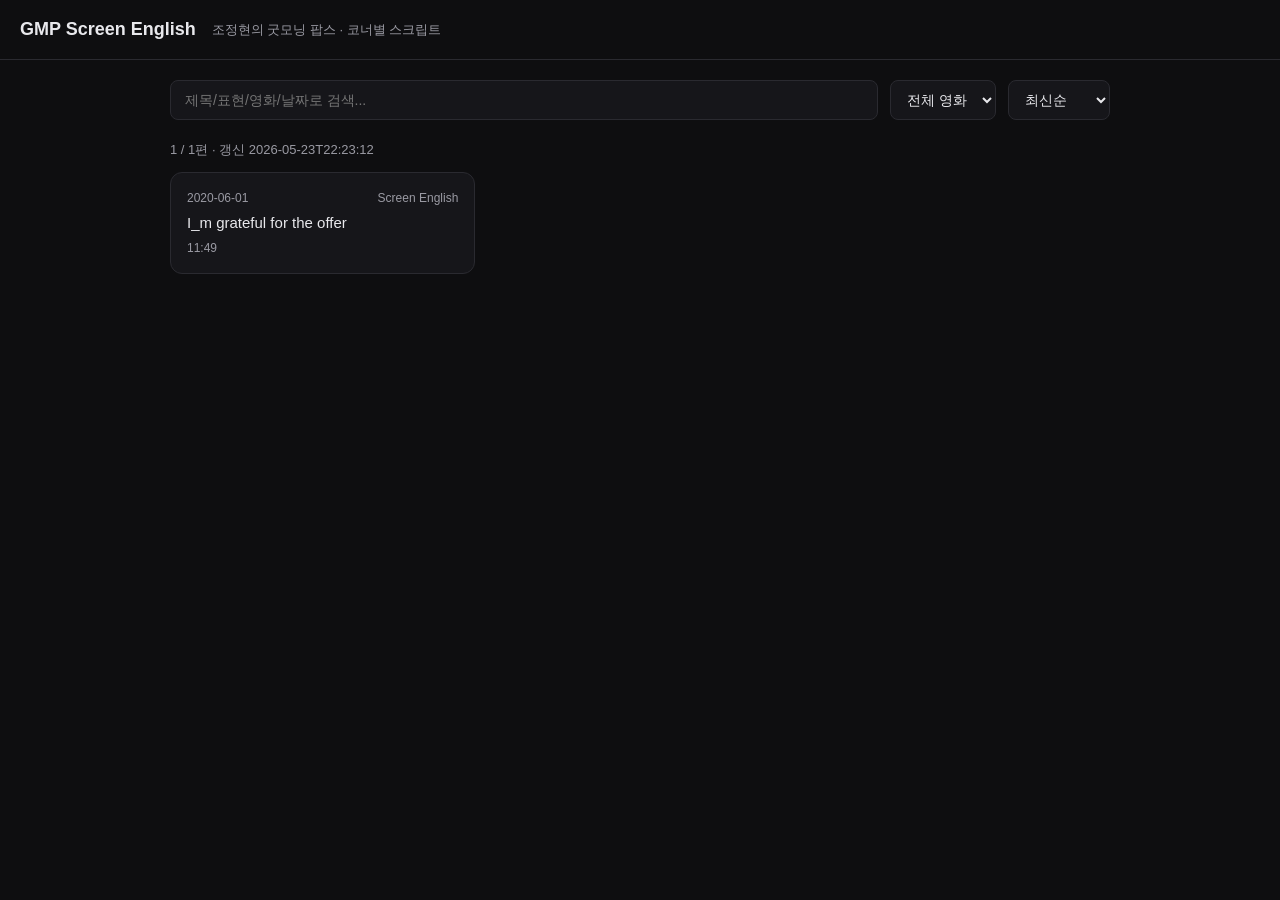
==== index.html @ 62cb2ba9 "deploy: 2020-06-01 screen_english" ====
<!doctype html>
<html lang="ko">
<head>
  <meta charset="utf-8" />
  <meta name="viewport" content="width=device-width, initial-scale=1" />
  <title>GMP Screen English</title>
  <link rel="stylesheet" href="style.css" />
</head>
<body>
  <header class="site">
    <h1>GMP Screen English</h1>
    <span class="sub">조정현의 굿모닝 팝스 · 코너별 스크립트</span>
  </header>
  <main>
    <div class="toolbar">
      <input type="search" id="q" placeholder="제목/표현/영화/날짜로 검색..." />
      <select id="movie-filter">
        <option value="">전체 영화</option>
      </select>
      <select id="sort">
        <option value="date-desc">최신순</option>
        <option value="date-asc">오래된순</option>
      </select>
    </div>
    <div class="meta-line" id="meta">로딩 중...</div>
    <div id="cards" class="cards"></div>
  </main>
  <script src="app.js"></script>
  <script>
    (async () => {
      const cards = document.getElementById("cards");
      const meta = document.getElementById("meta");
      const q = document.getElementById("q");
      const movieFilter = document.getElementById("movie-filter");
      const sortSel = document.getElementById("sort");

      let data;
      try {
        data = await fetchJson("data/index.json");
      } catch (e) {
        meta.textContent = "index.json 로드 실패 — build_player.py 실행했는지 확인.";
        meta.classList.add("error");
        return;
      }
      const all = data.episodes || [];

      // 영화 필터 옵션 채우기
      const movies = [...new Set(all.map(e => e.movie).filter(Boolean))].sort();
      for (const m of movies) {
        const opt = document.createElement("option");
        opt.value = m; opt.textContent = m;
        movieFilter.appendChild(opt);
      }

      function render() {
        const term = q.value.trim().toLowerCase();
        const movieSel = movieFilter.value;
        const sortMode = sortSel.value;

        let list = all.filter(e => {
          if (movieSel && e.movie !== movieSel) return false;
          if (!term) return true;
          return [e.date, e.title, e.movie, e.corner_label]
            .filter(Boolean).join(" ").toLowerCase().includes(term);
        });
        list.sort((a, b) => sortMode === "date-asc"
          ? a.date.localeCompare(b.date)
          : b.date.localeCompare(a.date));

        cards.innerHTML = "";
        if (list.length === 0) {
          cards.innerHTML = '<div class="empty">결과 없음.</div>';
        } else {
          for (const e of list) cards.appendChild(makeCard(e));
        }
        meta.textContent = `${list.length} / ${all.length}편 · 갱신 ${data.generated_at}`;
      }

      function makeCard(e) {
        const a = document.createElement("a");
        a.className = "card";
        a.href = `play.html?id=${encodeURIComponent(e.id)}`;
        a.innerHTML = `
          <div class="top">
            <span>${e.date}</span>
            <span>${e.corner_label || ""}</span>
          </div>
          <div class="title">${escape(e.title || e.id)}</div>
          ${e.movie ? `<div class="movie">${escape(e.movie)}</div>` : ""}
          <div class="duration">${formatDuration(e.duration_sec)}</div>
        `;
        return a;
      }

      q.addEventListener("input", render);
      movieFilter.addEventListener("change", render);
      sortSel.addEventListener("change", render);
      render();
    })();
  </script>
</body>
</html>
---- style.css ----
:root {
  --bg: #0e0e10;
  --surface: #16161a;
  --surface-2: #1d1d22;
  --border: #2a2a30;
  --text: #e8e8ec;
  --text-dim: #9a9aa3;
  --accent: #6ea8fe;
  --accent-soft: rgba(110, 168, 254, 0.15);
  --warn: #fbbf24;
}

* { box-sizing: border-box; }

html, body {
  margin: 0;
  padding: 0;
  background: var(--bg);
  color: var(--text);
  font-family: -apple-system, BlinkMacSystemFont, "Segoe UI", "Noto Sans KR",
    Roboto, sans-serif;
  font-size: 16px;
  line-height: 1.5;
}

a { color: var(--accent); text-decoration: none; }
a:hover { text-decoration: underline; }

header.site {
  border-bottom: 1px solid var(--border);
  padding: 16px 20px;
  display: flex;
  align-items: center;
  gap: 16px;
}
header.site h1 {
  font-size: 18px;
  margin: 0;
  font-weight: 600;
}
header.site .sub {
  color: var(--text-dim);
  font-size: 13px;
}

main {
  max-width: 980px;
  margin: 0 auto;
  padding: 20px;
}

/* Dashboard */
.toolbar {
  display: flex;
  gap: 12px;
  margin-bottom: 20px;
  flex-wrap: wrap;
}
.toolbar input[type="search"] {
  flex: 1 1 240px;
  background: var(--surface);
  border: 1px solid var(--border);
  color: var(--text);
  padding: 10px 14px;
  border-radius: 8px;
  font-size: 14px;
}
.toolbar input[type="search"]:focus {
  outline: none;
  border-color: var(--accent);
}
.toolbar select {
  background: var(--surface);
  border: 1px solid var(--border);
  color: var(--text);
  padding: 10px 12px;
  border-radius: 8px;
  font-size: 14px;
}

.meta-line {
  color: var(--text-dim);
  font-size: 13px;
  margin-bottom: 12px;
}

.cards {
  display: grid;
  grid-template-columns: repeat(auto-fill, minmax(280px, 1fr));
  gap: 12px;
}
.card {
  background: var(--surface);
  border: 1px solid var(--border);
  border-radius: 12px;
  padding: 16px;
  text-decoration: none;
  color: inherit;
  display: flex;
  flex-direction: column;
  gap: 6px;
  transition: border-color 120ms, transform 120ms;
}
.card:hover {
  border-color: var(--accent);
  transform: translateY(-1px);
  text-decoration: none;
}
.card .top {
  display: flex;
  justify-content: space-between;
  color: var(--text-dim);
  font-size: 12px;
}
.card .title {
  font-size: 15px;
  font-weight: 500;
  line-height: 1.35;
}
.card .movie {
  color: var(--accent);
  font-size: 12px;
}
.card .duration {
  color: var(--text-dim);
  font-size: 12px;
}

/* Player */
.player-wrap {
  display: grid;
  grid-template-columns: 1fr;
  gap: 20px;
}
@media (min-width: 800px) {
  .player-wrap { grid-template-columns: 280px 1fr; }
}
.player-meta {
  background: var(--surface);
  border: 1px solid var(--border);
  border-radius: 12px;
  padding: 16px;
  align-self: start;
  position: sticky;
  top: 16px;
}
.player-meta h2 {
  font-size: 18px;
  margin: 0 0 8px 0;
  line-height: 1.3;
}
.player-meta .info-row {
  color: var(--text-dim);
  font-size: 13px;
  margin: 4px 0;
}
audio.player {
  width: 100%;
  margin-top: 12px;
}

.script {
  background: var(--surface);
  border: 1px solid var(--border);
  border-radius: 12px;
  padding: 8px;
  max-height: 70vh;
  overflow-y: auto;
}
.segment {
  padding: 8px 12px;
  border-radius: 6px;
  cursor: pointer;
  display: flex;
  gap: 12px;
  align-items: baseline;
  font-size: 15px;
  transition: background 80ms;
}
.segment:hover { background: var(--surface-2); }
.segment.active {
  background: var(--accent-soft);
  border-left: 2px solid var(--accent);
  padding-left: 10px;
}
.segment .time {
  flex: 0 0 56px;
  color: var(--text-dim);
  font-size: 12px;
  font-variant-numeric: tabular-nums;
}
.segment .text {
  flex: 1;
  word-break: break-word;
}

.empty, .error {
  color: var(--text-dim);
  text-align: center;
  padding: 40px;
}
.error { color: var(--warn); }

.back {
  color: var(--text-dim);
  font-size: 13px;
}
.back::before { content: "← "; }

/* Mobile */
@media (max-width: 600px) {
  .player-meta {
    position: static;
  }
  .toolbar { flex-direction: column; }
  .toolbar select { width: 100%; }
}
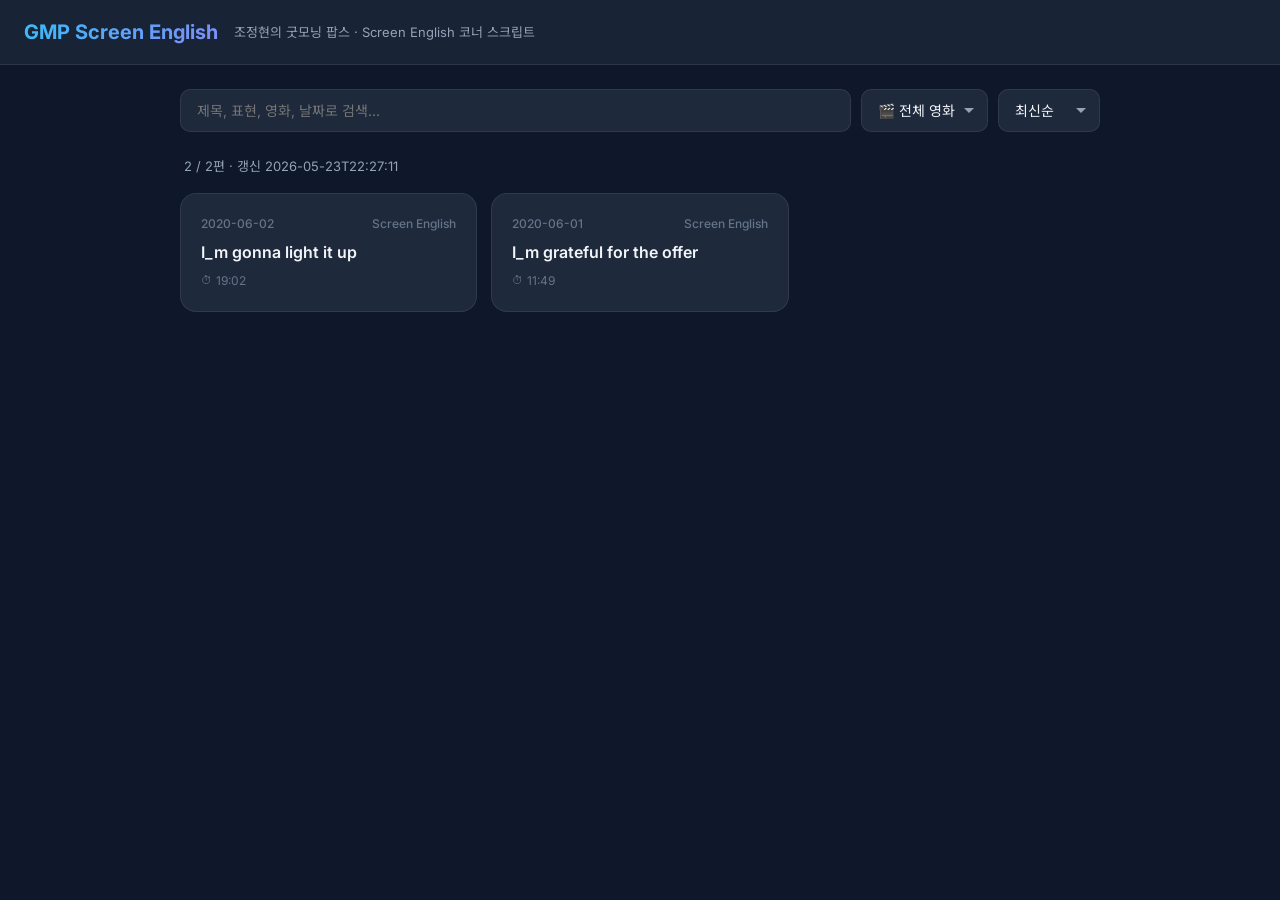
==== commit 142c70e0: "feat: premium player UI with EBS Learning-style design, speed controls, repeat modes" ====
--- a/index.html
+++ b/index.html
@@ -3,19 +3,20 @@
 <head>
   <meta charset="utf-8" />
   <meta name="viewport" content="width=device-width, initial-scale=1" />
-  <title>GMP Screen English</title>
+  <title>GMP Screen English — 굿모닝 팝스 스크립트 플레이어</title>
+  <meta name="description" content="KBS 조정현의 굿모닝 팝스 Screen English 코너. MP3 오디오와 실시간 자막 싱크로 영어를 학습하세요." />
   <link rel="stylesheet" href="style.css" />
 </head>
 <body>
   <header class="site">
     <h1>GMP Screen English</h1>
-    <span class="sub">조정현의 굿모닝 팝스 · 코너별 스크립트</span>
+    <span class="sub">조정현의 굿모닝 팝스 · Screen English 코너 스크립트</span>
   </header>
   <main>
     <div class="toolbar">
-      <input type="search" id="q" placeholder="제목/표현/영화/날짜로 검색..." />
+      <input type="search" id="q" placeholder="제목, 표현, 영화, 날짜로 검색..." />
       <select id="movie-filter">
-        <option value="">전체 영화</option>
+        <option value="">🎬 전체 영화</option>
       </select>
       <select id="sort">
         <option value="date-desc">최신순</option>
@@ -86,7 +87,7 @@
             <span>${e.corner_label || ""}</span>
           </div>
           <div class="title">${escape(e.title || e.id)}</div>
-          ${e.movie ? `<div class="movie">${escape(e.movie)}</div>` : ""}
+          ${e.movie ? `<div class="movie">🎬 ${escape(e.movie)}</div>` : ""}
           <div class="duration">${formatDuration(e.duration_sec)}</div>
         `;
         return a;
--- a/style.css
+++ b/style.css
@@ -1,217 +1,454 @@
+@import url('https://fonts.googleapis.com/css2?family=Inter:wght@400;500;600;700&family=Noto+Sans+KR:wght@400;500;600;700&display=swap');
+
 :root {
-  --bg: #0e0e10;
-  --surface: #16161a;
-  --surface-2: #1d1d22;
-  --border: #2a2a30;
-  --text: #e8e8ec;
-  --text-dim: #9a9aa3;
-  --accent: #6ea8fe;
-  --accent-soft: rgba(110, 168, 254, 0.15);
+  --bg: #0f172a;
+  --bg-deep: #070d1a;
+  --surface: #1e293b;
+  --surface-2: #263548;
+  --surface-glass: rgba(30, 41, 59, 0.75);
+  --border: rgba(255, 255, 255, 0.08);
+  --border-hover: rgba(255, 255, 255, 0.18);
+  --text: #f1f5f9;
+  --text-dim: #94a3b8;
+  --text-muted: #64748b;
+  --accent: #38bdf8;
+  --accent-glow: rgba(56, 189, 248, 0.15);
+  --accent-gradient: linear-gradient(135deg, #38bdf8 0%, #818cf8 100%);
+  --green: #4ade80;
   --warn: #fbbf24;
-}
-
-* { box-sizing: border-box; }
+  --radius: 16px;
+  --radius-sm: 10px;
+  --shadow-card: 0 4px 24px rgba(0, 0, 0, 0.3);
+  --shadow-glow: 0 0 20px rgba(56, 189, 248, 0.1);
+  --transition: 0.2s cubic-bezier(0.4, 0, 0.2, 1);
+}
+
+* { box-sizing: border-box; -webkit-tap-highlight-color: transparent; }
 
 html, body {
   margin: 0;
   padding: 0;
   background: var(--bg);
   color: var(--text);
-  font-family: -apple-system, BlinkMacSystemFont, "Segoe UI", "Noto Sans KR",
-    Roboto, sans-serif;
+  font-family: 'Inter', 'Noto Sans KR', -apple-system, BlinkMacSystemFont,
+    system-ui, sans-serif;
   font-size: 16px;
-  line-height: 1.5;
-}
-
-a { color: var(--accent); text-decoration: none; }
-a:hover { text-decoration: underline; }
-
+  line-height: 1.6;
+  -webkit-font-smoothing: antialiased;
+  -moz-osx-font-smoothing: grayscale;
+}
+
+a { color: var(--accent); text-decoration: none; transition: color var(--transition); }
+a:hover { color: #7dd3fc; }
+
+kbd {
+  display: inline-block;
+  padding: 2px 7px;
+  font-size: 11px;
+  font-family: inherit;
+  background: var(--surface-2);
+  border: 1px solid var(--border-hover);
+  border-radius: 5px;
+  color: var(--text-dim);
+}
+
+/* ========= HEADER ========= */
 header.site {
+  background: var(--surface-glass);
+  backdrop-filter: blur(16px);
+  -webkit-backdrop-filter: blur(16px);
   border-bottom: 1px solid var(--border);
-  padding: 16px 20px;
+  padding: 16px 24px;
   display: flex;
   align-items: center;
   gap: 16px;
+  position: sticky;
+  top: 0;
+  z-index: 100;
 }
 header.site h1 {
-  font-size: 18px;
+  font-size: 20px;
   margin: 0;
-  font-weight: 600;
+  font-weight: 700;
+  background: var(--accent-gradient);
+  -webkit-background-clip: text;
+  -webkit-text-fill-color: transparent;
+  background-clip: text;
 }
 header.site .sub {
   color: var(--text-dim);
   font-size: 13px;
 }
-
+.back {
+  color: var(--text-dim);
+  font-size: 14px;
+  font-weight: 500;
+  transition: color var(--transition);
+  display: flex;
+  align-items: center;
+  gap: 4px;
+}
+.back::before { content: "← "; }
+.back:hover { color: var(--accent); text-decoration: none; }
+
+/* ========= MAIN LAYOUT ========= */
 main {
-  max-width: 980px;
+  max-width: 960px;
   margin: 0 auto;
-  padding: 20px;
-}
-
-/* Dashboard */
+  padding: 24px 20px 40px;
+}
+
+/* ========= TOOLBAR (Dashboard) ========= */
 .toolbar {
   display: flex;
-  gap: 12px;
-  margin-bottom: 20px;
+  gap: 10px;
+  margin-bottom: 24px;
   flex-wrap: wrap;
 }
-.toolbar input[type="search"] {
-  flex: 1 1 240px;
-  background: var(--surface);
-  border: 1px solid var(--border);
-  color: var(--text);
-  padding: 10px 14px;
-  border-radius: 8px;
-  font-size: 14px;
-}
-.toolbar input[type="search"]:focus {
-  outline: none;
-  border-color: var(--accent);
-}
+.toolbar input[type="search"],
 .toolbar select {
   background: var(--surface);
   border: 1px solid var(--border);
   color: var(--text);
-  padding: 10px 12px;
-  border-radius: 8px;
+  padding: 12px 16px;
+  border-radius: var(--radius-sm);
   font-size: 14px;
+  font-family: inherit;
+  transition: border-color var(--transition), box-shadow var(--transition);
+}
+.toolbar input[type="search"] {
+  flex: 1 1 260px;
+}
+.toolbar input[type="search"]:focus,
+.toolbar select:focus {
+  outline: none;
+  border-color: var(--accent);
+  box-shadow: 0 0 0 3px var(--accent-glow);
+}
+.toolbar select {
+  cursor: pointer;
+  appearance: none;
+  background-image: url("data:image/svg+xml,%3Csvg xmlns='http://www.w3.org/2000/svg' width='12' height='12' fill='%2394a3b8'%3E%3Cpath d='M6 8L1 3h10z'/%3E%3C/svg%3E");
+  background-repeat: no-repeat;
+  background-position: right 12px center;
+  padding-right: 32px;
 }
 
 .meta-line {
   color: var(--text-dim);
   font-size: 13px;
-  margin-bottom: 12px;
-}
-
+  margin-bottom: 16px;
+  padding-left: 4px;
+}
+
+/* ========= CARD GRID ========= */
 .cards {
   display: grid;
   grid-template-columns: repeat(auto-fill, minmax(280px, 1fr));
-  gap: 12px;
+  gap: 14px;
 }
 .card {
   background: var(--surface);
   border: 1px solid var(--border);
-  border-radius: 12px;
-  padding: 16px;
+  border-radius: var(--radius);
+  padding: 20px;
   text-decoration: none;
   color: inherit;
   display: flex;
   flex-direction: column;
-  gap: 6px;
-  transition: border-color 120ms, transform 120ms;
+  gap: 8px;
+  transition: border-color var(--transition), transform var(--transition),
+    box-shadow var(--transition), background var(--transition);
+  position: relative;
+  overflow: hidden;
+}
+.card::before {
+  content: "";
+  position: absolute;
+  top: 0;
+  left: 0;
+  right: 0;
+  height: 3px;
+  background: var(--accent-gradient);
+  opacity: 0;
+  transition: opacity var(--transition);
 }
 .card:hover {
-  border-color: var(--accent);
-  transform: translateY(-1px);
+  border-color: var(--border-hover);
+  transform: translateY(-2px);
+  box-shadow: var(--shadow-card);
   text-decoration: none;
+  background: var(--surface-2);
+}
+.card:hover::before {
+  opacity: 1;
+}
+.card:active {
+  transform: scale(0.98);
 }
 .card .top {
   display: flex;
   justify-content: space-between;
-  color: var(--text-dim);
+  color: var(--text-muted);
   font-size: 12px;
+  font-weight: 500;
 }
 .card .title {
-  font-size: 15px;
-  font-weight: 500;
-  line-height: 1.35;
+  font-size: 16px;
+  font-weight: 600;
+  line-height: 1.4;
+  color: var(--text);
 }
 .card .movie {
   color: var(--accent);
+  font-size: 13px;
+  font-weight: 500;
+}
+.card .duration {
+  color: var(--text-muted);
   font-size: 12px;
-}
-.card .duration {
-  color: var(--text-dim);
-  font-size: 12px;
-}
-
-/* Player */
+  display: flex;
+  align-items: center;
+  gap: 4px;
+}
+.card .duration::before {
+  content: "⏱";
+  font-size: 11px;
+}
+
+/* ========= PLAYER PAGE ========= */
 .player-wrap {
-  display: grid;
-  grid-template-columns: 1fr;
+  display: flex;
+  flex-direction: column;
   gap: 20px;
-}
-@media (min-width: 800px) {
-  .player-wrap { grid-template-columns: 280px 1fr; }
-}
+  height: calc(100vh - 100px);
+}
+
 .player-meta {
   background: var(--surface);
   border: 1px solid var(--border);
-  border-radius: 12px;
-  padding: 16px;
-  align-self: start;
-  position: sticky;
-  top: 16px;
+  border-radius: var(--radius);
+  padding: 20px;
+  flex-shrink: 0;
 }
 .player-meta h2 {
-  font-size: 18px;
-  margin: 0 0 8px 0;
+  font-size: 22px;
+  margin: 0 0 12px 0;
   line-height: 1.3;
+  font-weight: 700;
+  color: var(--text);
 }
 .player-meta .info-row {
   color: var(--text-dim);
   font-size: 13px;
   margin: 4px 0;
+  display: flex;
+  align-items: center;
+  gap: 6px;
+}
+
+/* Custom Audio Player Container */
+.audio-container {
+  margin-top: 16px;
 }
 audio.player {
   width: 100%;
+  height: 48px;
+  border-radius: var(--radius-sm);
+  outline: none;
+}
+
+/* Player Controls */
+.player-controls {
+  display: flex;
+  align-items: center;
+  gap: 8px;
   margin-top: 12px;
-}
-
+  flex-wrap: wrap;
+}
+.ctrl-group {
+  display: flex;
+  gap: 4px;
+  background: rgba(0, 0, 0, 0.25);
+  padding: 4px;
+  border-radius: var(--radius-sm);
+}
+.ctrl-btn {
+  background: none;
+  border: none;
+  color: var(--text-dim);
+  padding: 8px 12px;
+  border-radius: 8px;
+  cursor: pointer;
+  font-size: 14px;
+  font-family: inherit;
+  font-weight: 500;
+  transition: all var(--transition);
+  display: flex;
+  align-items: center;
+  gap: 4px;
+  white-space: nowrap;
+}
+.ctrl-btn:hover { background: var(--surface-2); color: var(--text); }
+.ctrl-btn.active { background: var(--accent); color: #fff; }
+.speed-display {
+  min-width: 48px;
+  text-align: center;
+  font-weight: 700;
+  color: var(--accent);
+  font-size: 16px;
+  font-variant-numeric: tabular-nums;
+}
+
+.shortcuts-hint {
+  margin-top: 10px;
+  font-size: 12px;
+  color: var(--text-muted);
+  line-height: 1.7;
+}
+
+/* ========= SCRIPT PANEL ========= */
 .script {
   background: var(--surface);
   border: 1px solid var(--border);
-  border-radius: 12px;
-  padding: 8px;
-  max-height: 70vh;
+  border-radius: var(--radius);
+  padding: 12px;
+  flex: 1;
   overflow-y: auto;
-}
+  scroll-behavior: smooth;
+  min-height: 0;
+}
+.script::-webkit-scrollbar { width: 6px; }
+.script::-webkit-scrollbar-track { background: transparent; }
+.script::-webkit-scrollbar-thumb {
+  background: var(--surface-2);
+  border-radius: 3px;
+}
+.script::-webkit-scrollbar-thumb:hover { background: var(--text-muted); }
+
 .segment {
-  padding: 8px 12px;
-  border-radius: 6px;
+  padding: 14px 16px;
+  margin-bottom: 6px;
+  border-radius: var(--radius-sm);
   cursor: pointer;
   display: flex;
-  gap: 12px;
+  gap: 14px;
   align-items: baseline;
-  font-size: 15px;
-  transition: background 80ms;
-}
-.segment:hover { background: var(--surface-2); }
+  font-size: 16px;
+  transition: background var(--transition), border-color var(--transition),
+    box-shadow var(--transition), transform 0.15s;
+  border: 1px solid transparent;
+  position: relative;
+}
+.segment:hover {
+  background: var(--surface-2);
+  border-color: var(--border);
+}
+.segment:active {
+  transform: scale(0.98);
+}
 .segment.active {
-  background: var(--accent-soft);
-  border-left: 2px solid var(--accent);
-  padding-left: 10px;
+  background: var(--accent-glow);
+  border-color: var(--accent);
+  box-shadow: var(--shadow-glow);
+}
+.segment.active .text {
+  color: #fff;
+  font-weight: 500;
+}
+.segment.active .time {
+  color: var(--accent);
+  font-weight: 700;
 }
 .segment .time {
-  flex: 0 0 56px;
-  color: var(--text-dim);
-  font-size: 12px;
+  flex: 0 0 52px;
+  color: var(--text-muted);
+  font-size: 13px;
   font-variant-numeric: tabular-nums;
+  font-weight: 500;
 }
 .segment .text {
   flex: 1;
-  word-break: break-word;
-}
-
+  word-break: keep-all;
+  line-height: 1.5;
+  color: var(--text-dim);
+  transition: color var(--transition);
+}
+
+/* ========= EMPTY / ERROR ========= */
 .empty, .error {
   color: var(--text-dim);
   text-align: center;
-  padding: 40px;
+  padding: 60px 20px;
+  font-size: 15px;
 }
 .error { color: var(--warn); }
 
-.back {
-  color: var(--text-dim);
-  font-size: 13px;
-}
-.back::before { content: "← "; }
-
-/* Mobile */
+/* ========= LOADING SPINNER ========= */
+.loader {
+  position: fixed;
+  inset: 0;
+  background: var(--bg);
+  display: flex;
+  flex-direction: column;
+  align-items: center;
+  justify-content: center;
+  z-index: 1000;
+  transition: opacity 0.3s;
+}
+.loader.hide { opacity: 0; pointer-events: none; }
+.spinner {
+  width: 44px;
+  height: 44px;
+  border: 4px solid var(--surface-2);
+  border-top-color: var(--accent);
+  border-radius: 50%;
+  animation: spin 0.8s linear infinite;
+  margin-bottom: 16px;
+}
+@keyframes spin { to { transform: rotate(360deg); } }
+
+/* ========= RESPONSIVE ========= */
+@media (min-width: 800px) {
+  .player-wrap {
+    display: grid;
+    grid-template-columns: 320px 1fr;
+    gap: 20px;
+    height: calc(100vh - 100px);
+  }
+  .player-meta {
+    position: sticky;
+    top: 80px;
+    align-self: start;
+    max-height: calc(100vh - 100px);
+    overflow-y: auto;
+  }
+}
+
 @media (max-width: 600px) {
-  .player-meta {
-    position: static;
-  }
+  header.site { padding: 12px 16px; }
+  header.site h1 { font-size: 17px; }
+  main { padding: 16px 12px 32px; }
   .toolbar { flex-direction: column; }
   .toolbar select { width: 100%; }
-}
+  .player-wrap { height: auto; }
+  .player-meta { position: static; }
+  .script { max-height: 60vh; }
+  .segment { padding: 12px; font-size: 15px; gap: 10px; }
+  .segment .time { flex: 0 0 44px; font-size: 12px; }
+  .card { padding: 16px; }
+  .cards { grid-template-columns: 1fr; }
+  .shortcuts-hint { display: none; }
+}
+
+/* ========= FADE-IN ANIMATION ========= */
+@keyframes fadeUp {
+  from { opacity: 0; transform: translateY(12px); }
+  to { opacity: 1; transform: translateY(0); }
+}
+.card { animation: fadeUp 0.4s ease both; }
+.card:nth-child(2) { animation-delay: 0.05s; }
+.card:nth-child(3) { animation-delay: 0.1s; }
+.card:nth-child(4) { animation-delay: 0.15s; }
+.card:nth-child(5) { animation-delay: 0.2s; }
+.card:nth-child(6) { animation-delay: 0.25s; }
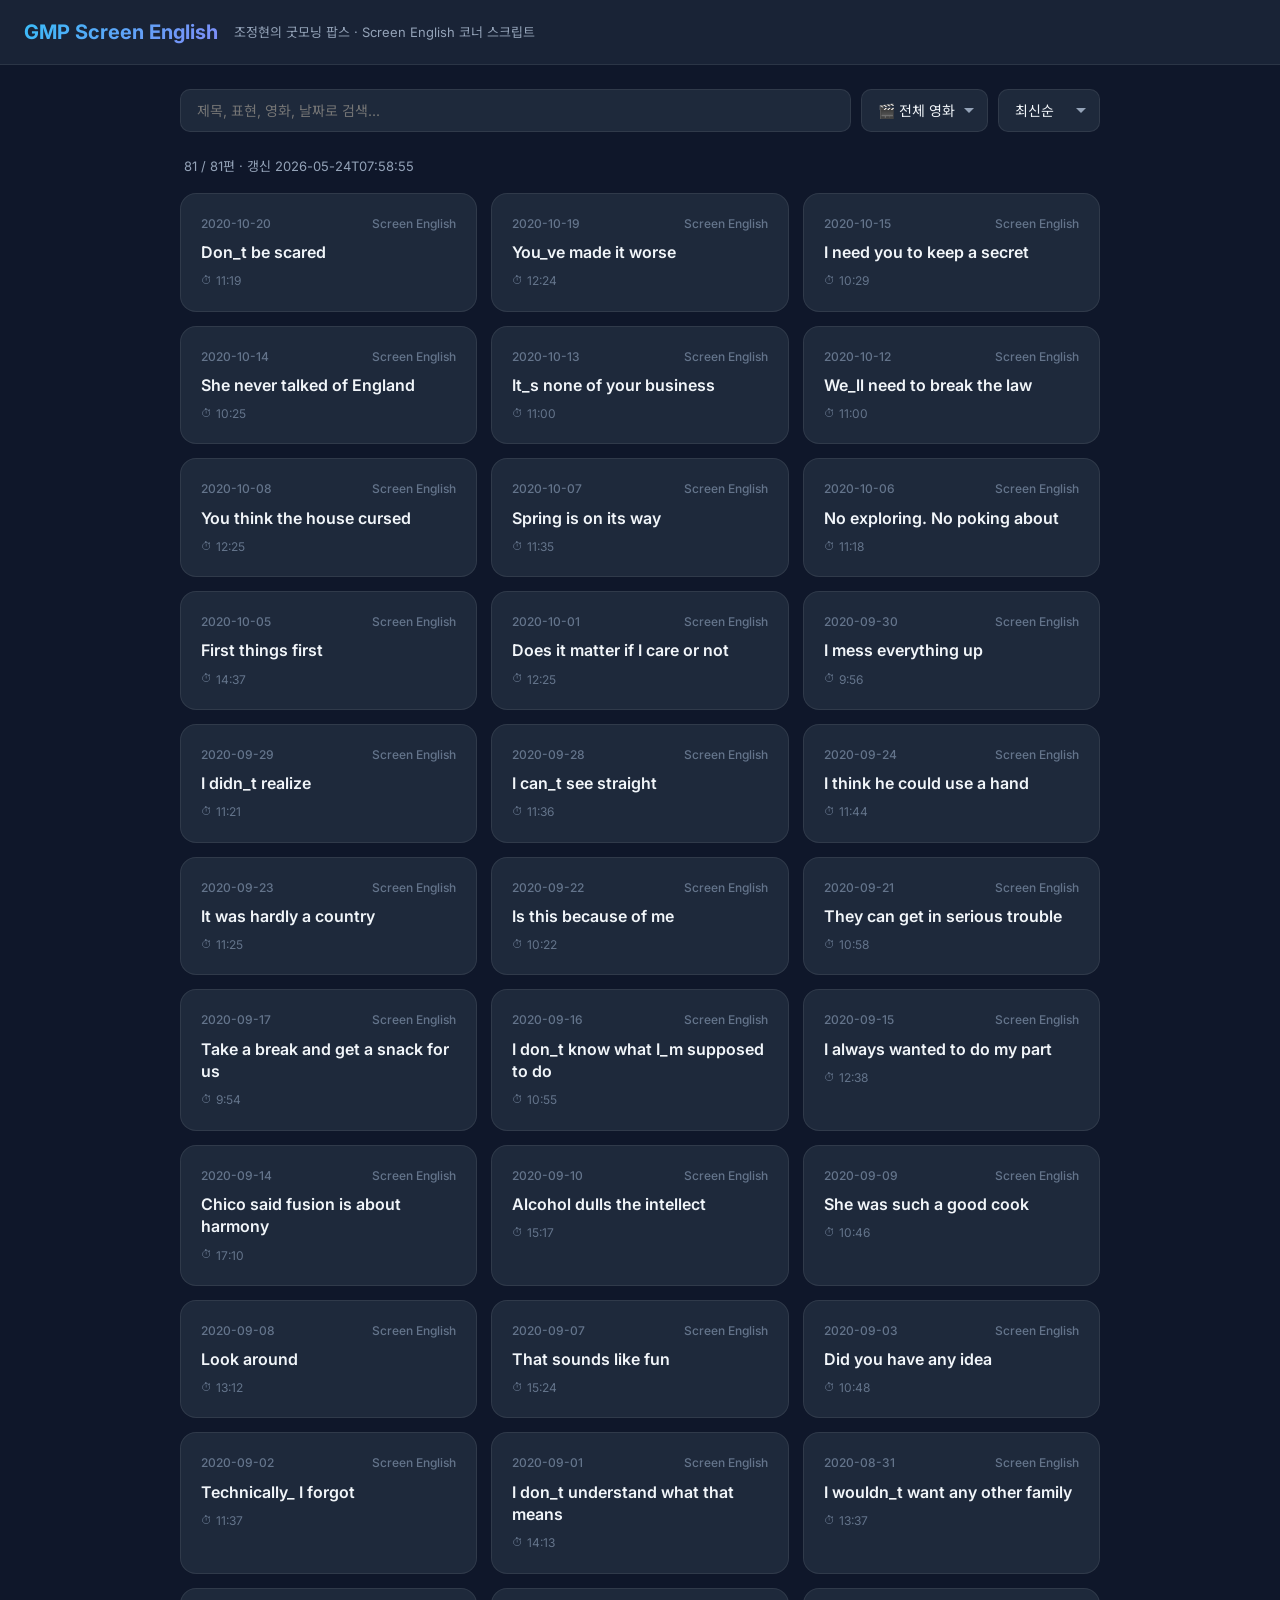
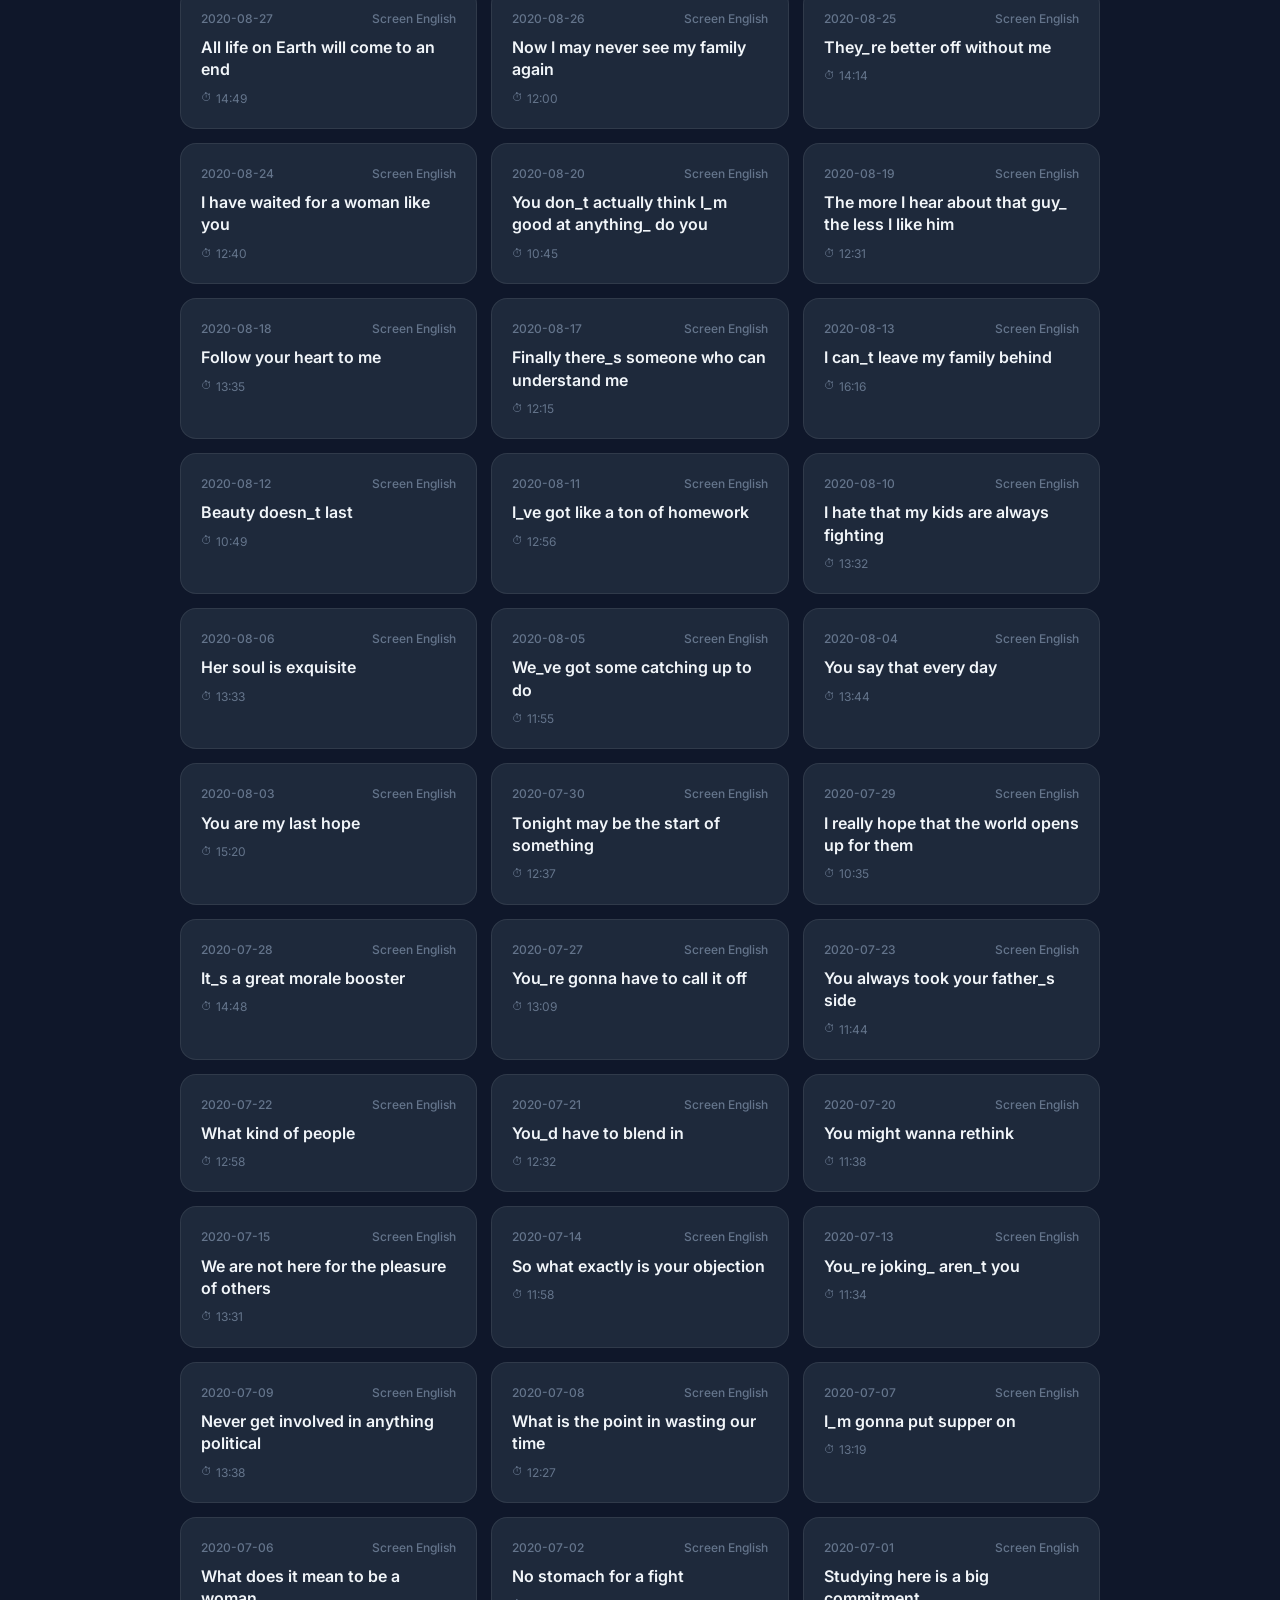
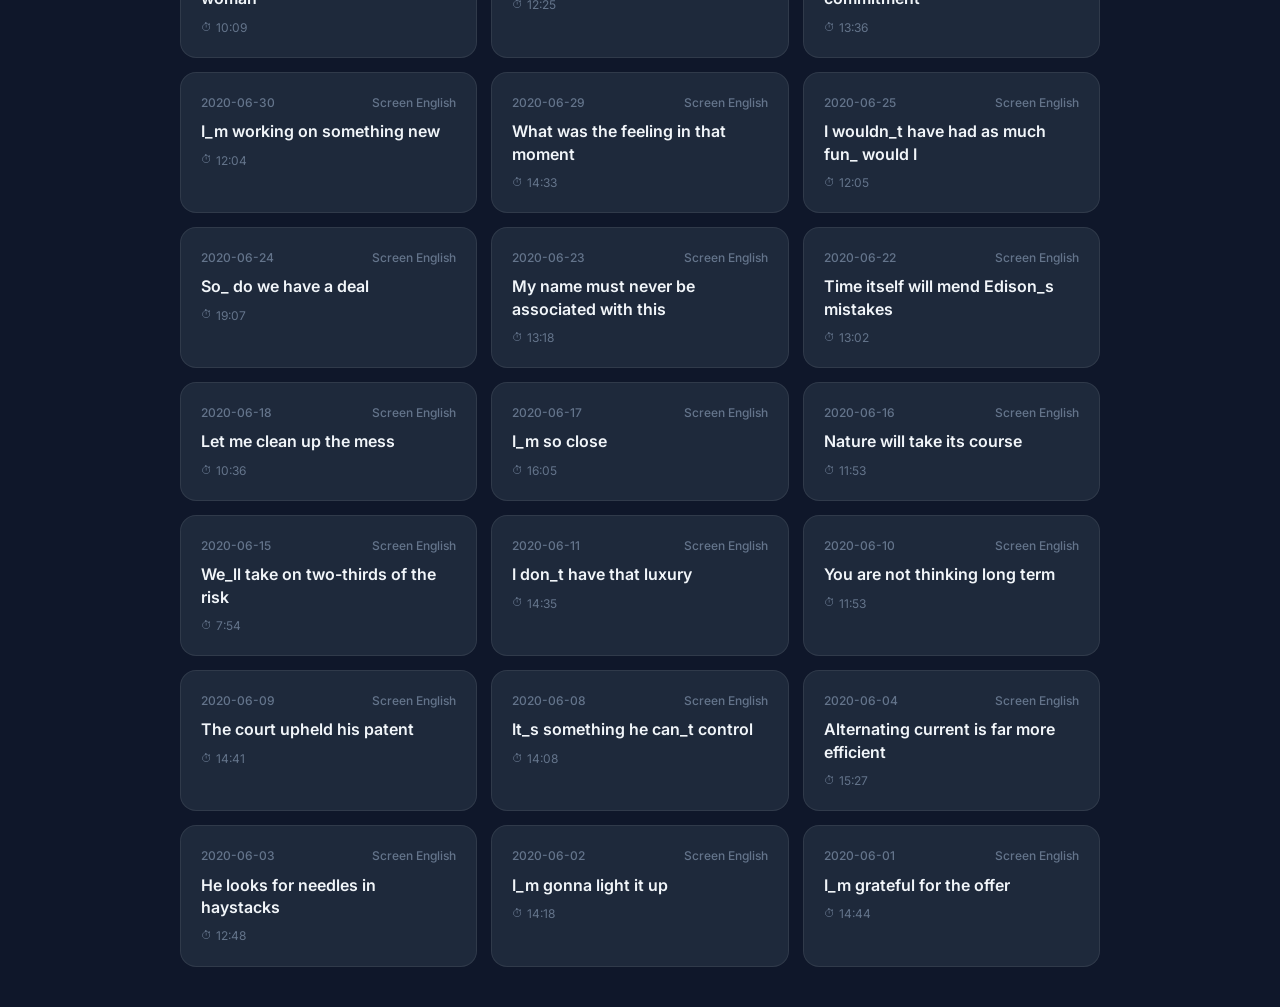
==== commit ef02c040: "feat: 백그라운드 재생 + 다음 회차 자동 재생 - MediaSession API 추가: OS 잠금화면/알림에서 재생/일시정지/다음/이전 컨트롤 - 회차 끝나면 다음 회차 (날" ====
--- a/index.html
+++ b/index.html
@@ -80,7 +80,7 @@
       function makeCard(e) {
         const a = document.createElement("a");
         a.className = "card";
-        a.href = `play.html?id=${encodeURIComponent(e.id)}`;
+        a.href = `play.html?id=${encodeURIComponent(e.id)}&autoplay=1`;
         a.innerHTML = `
           <div class="top">
             <span>${e.date}</span>
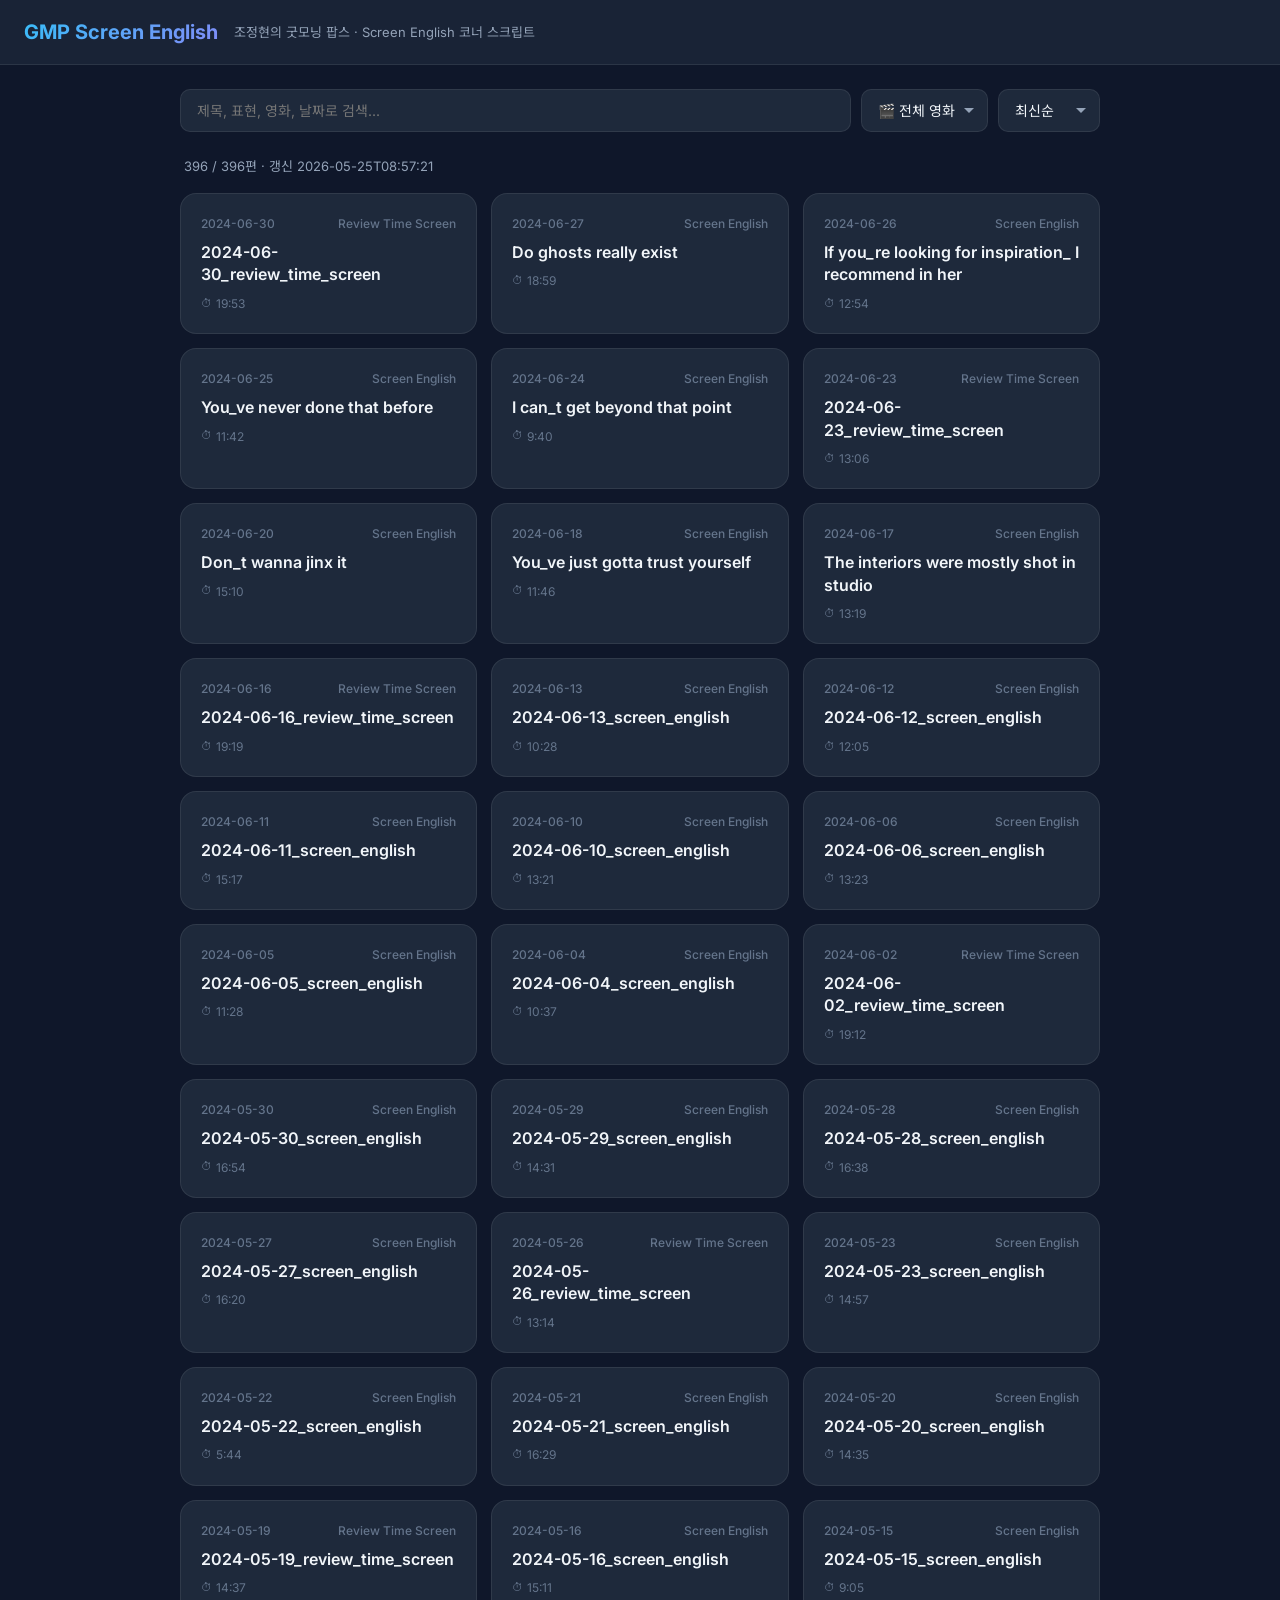
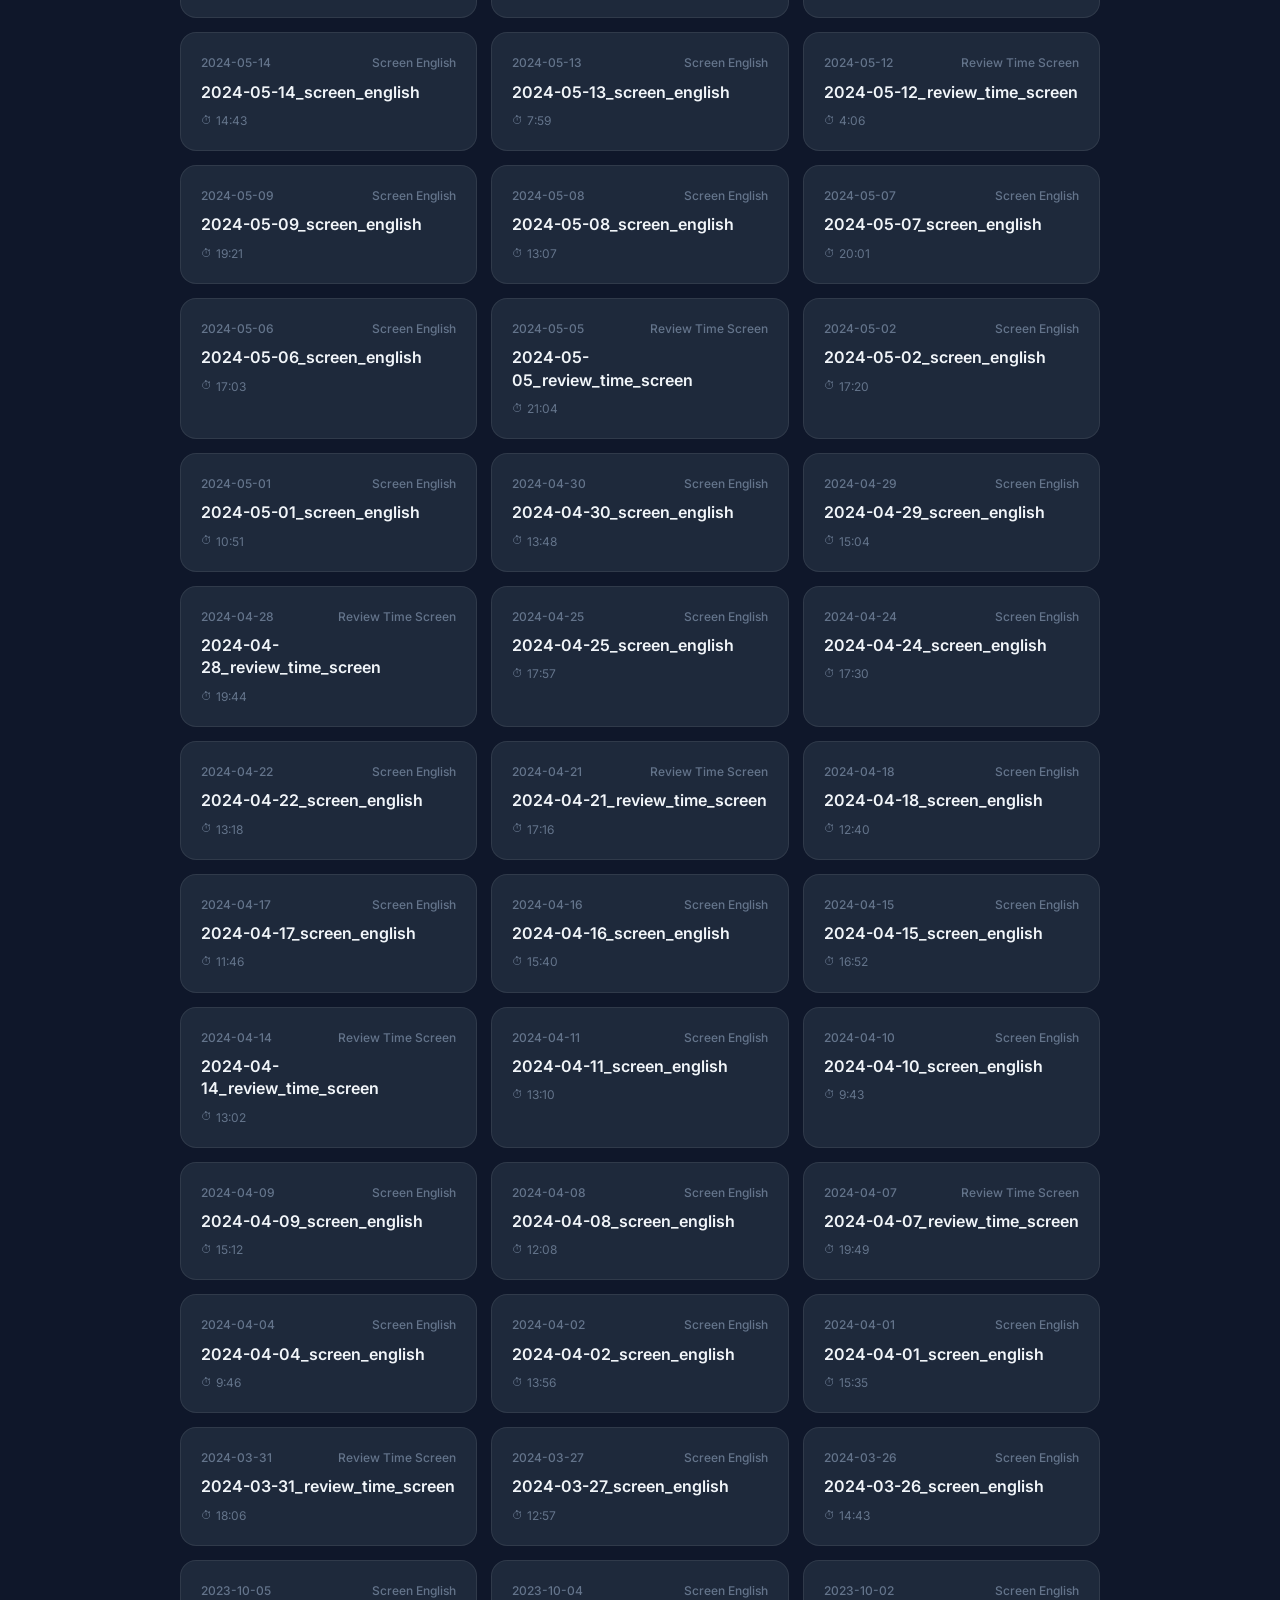
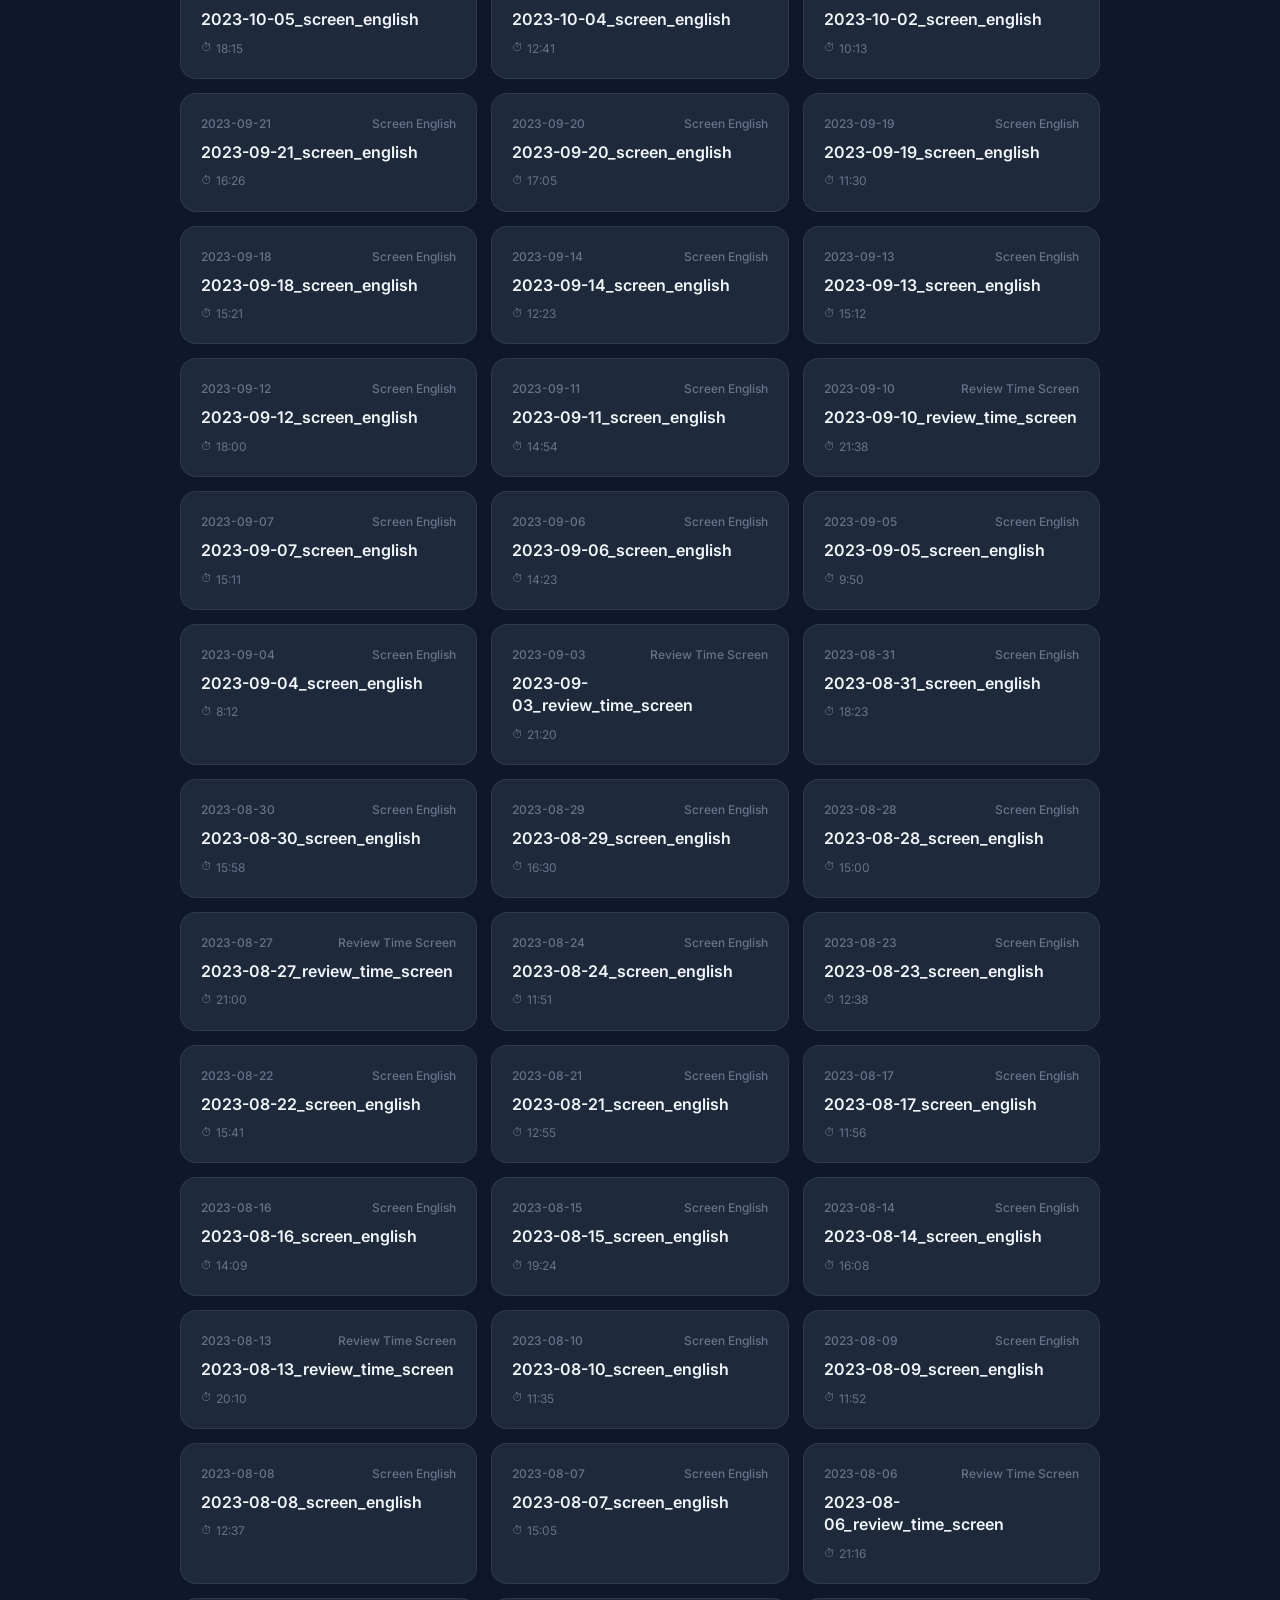
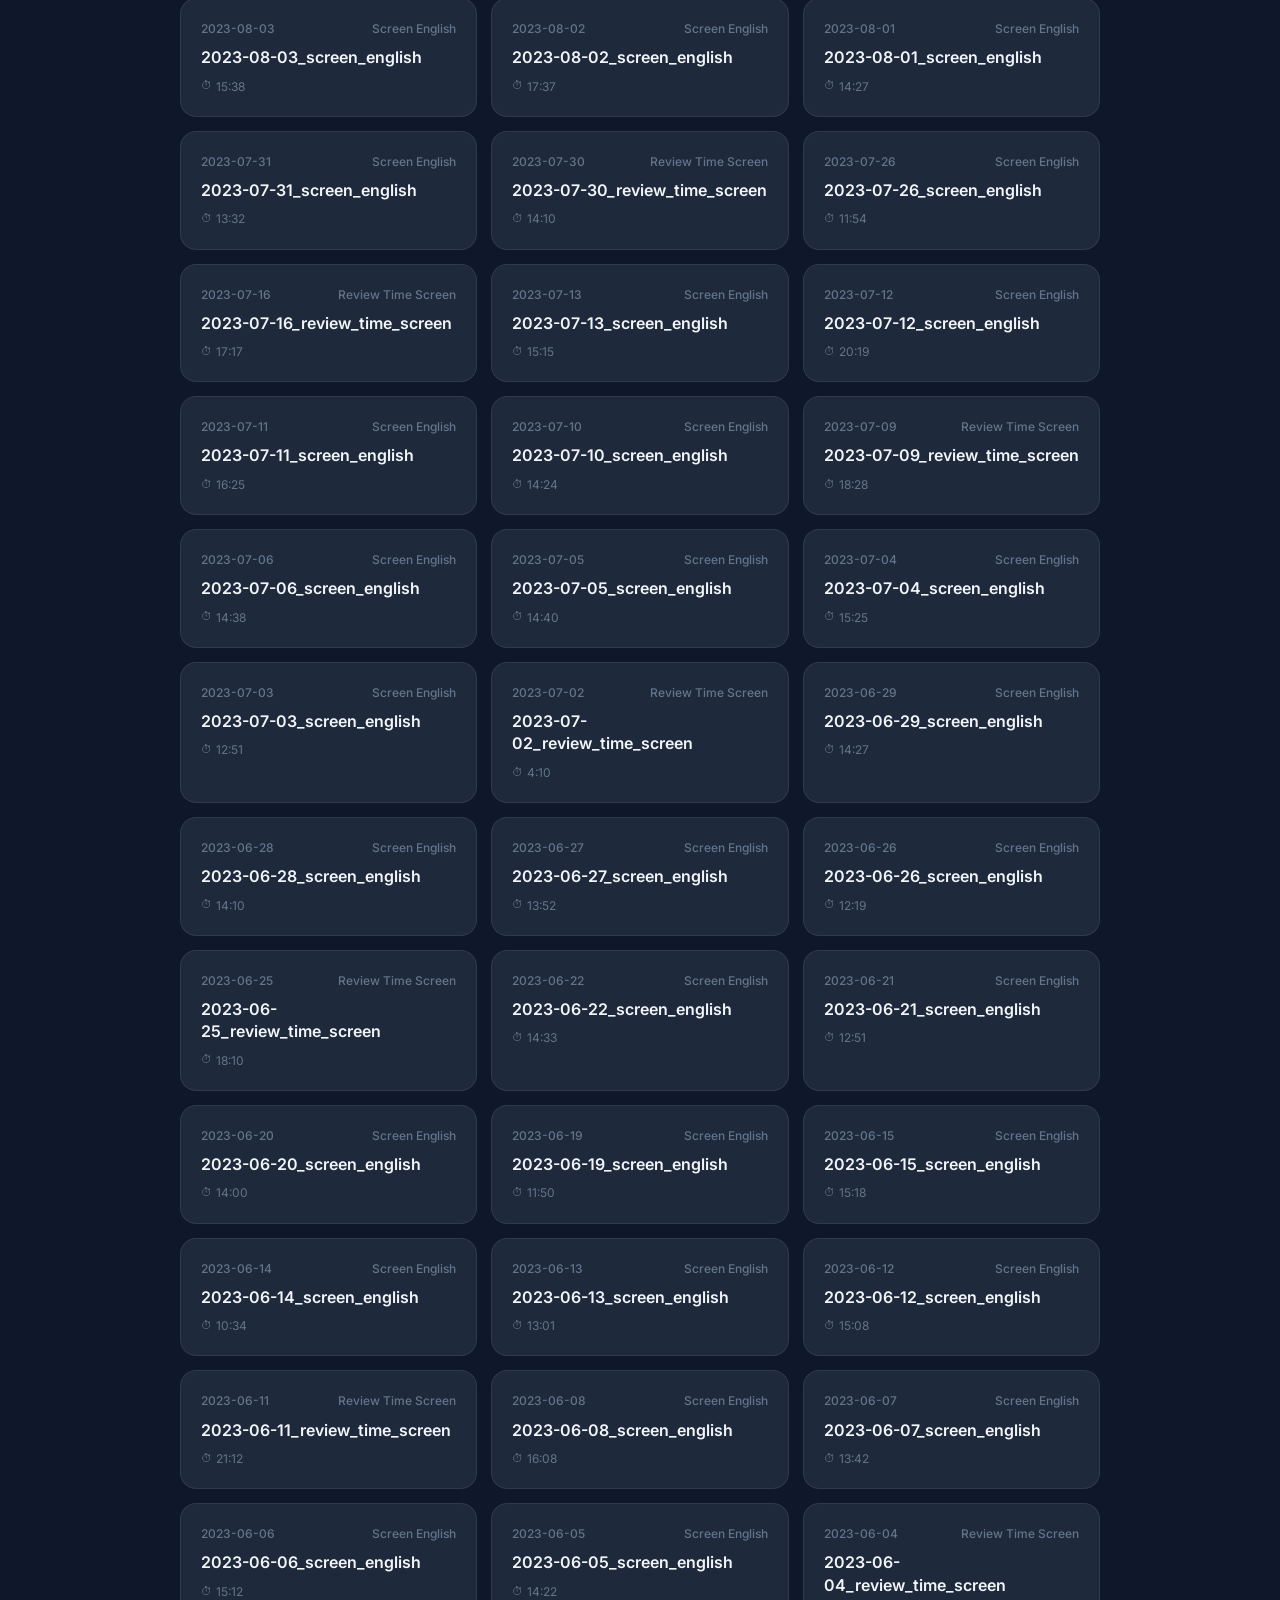
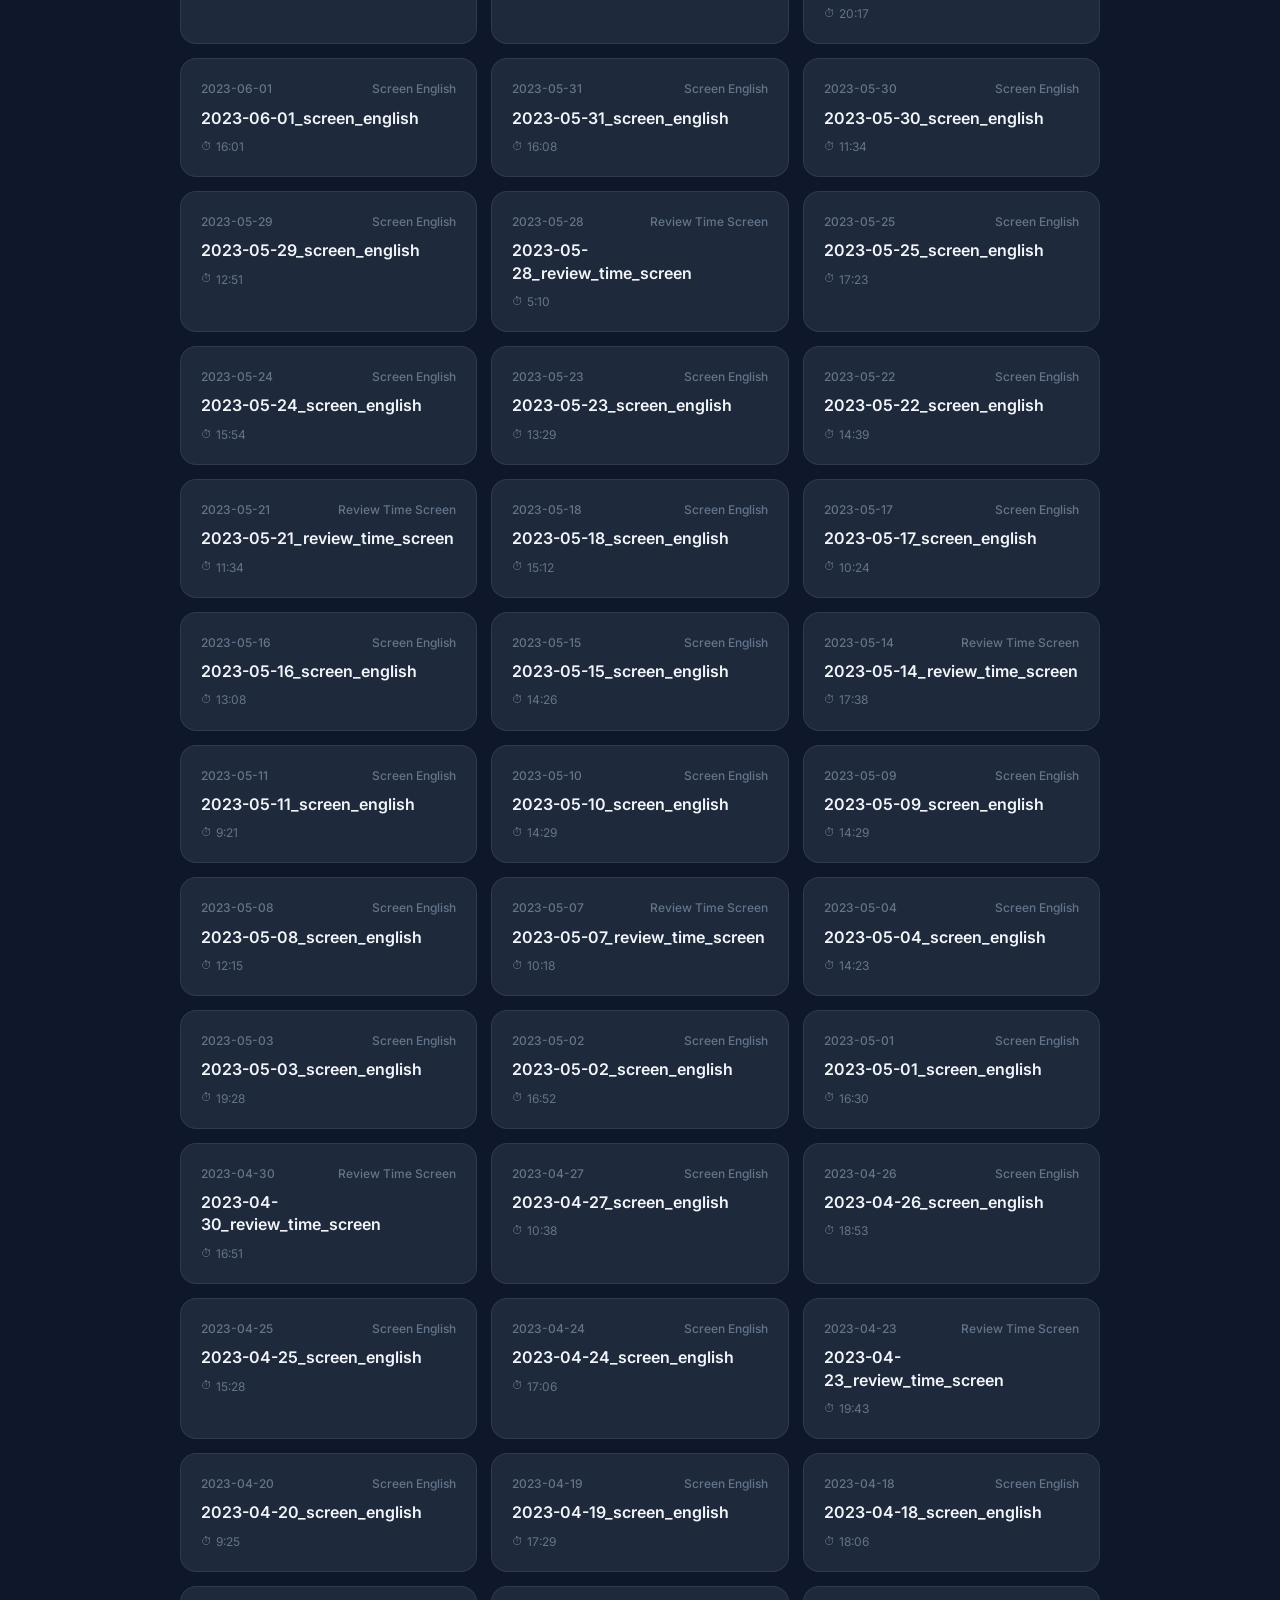
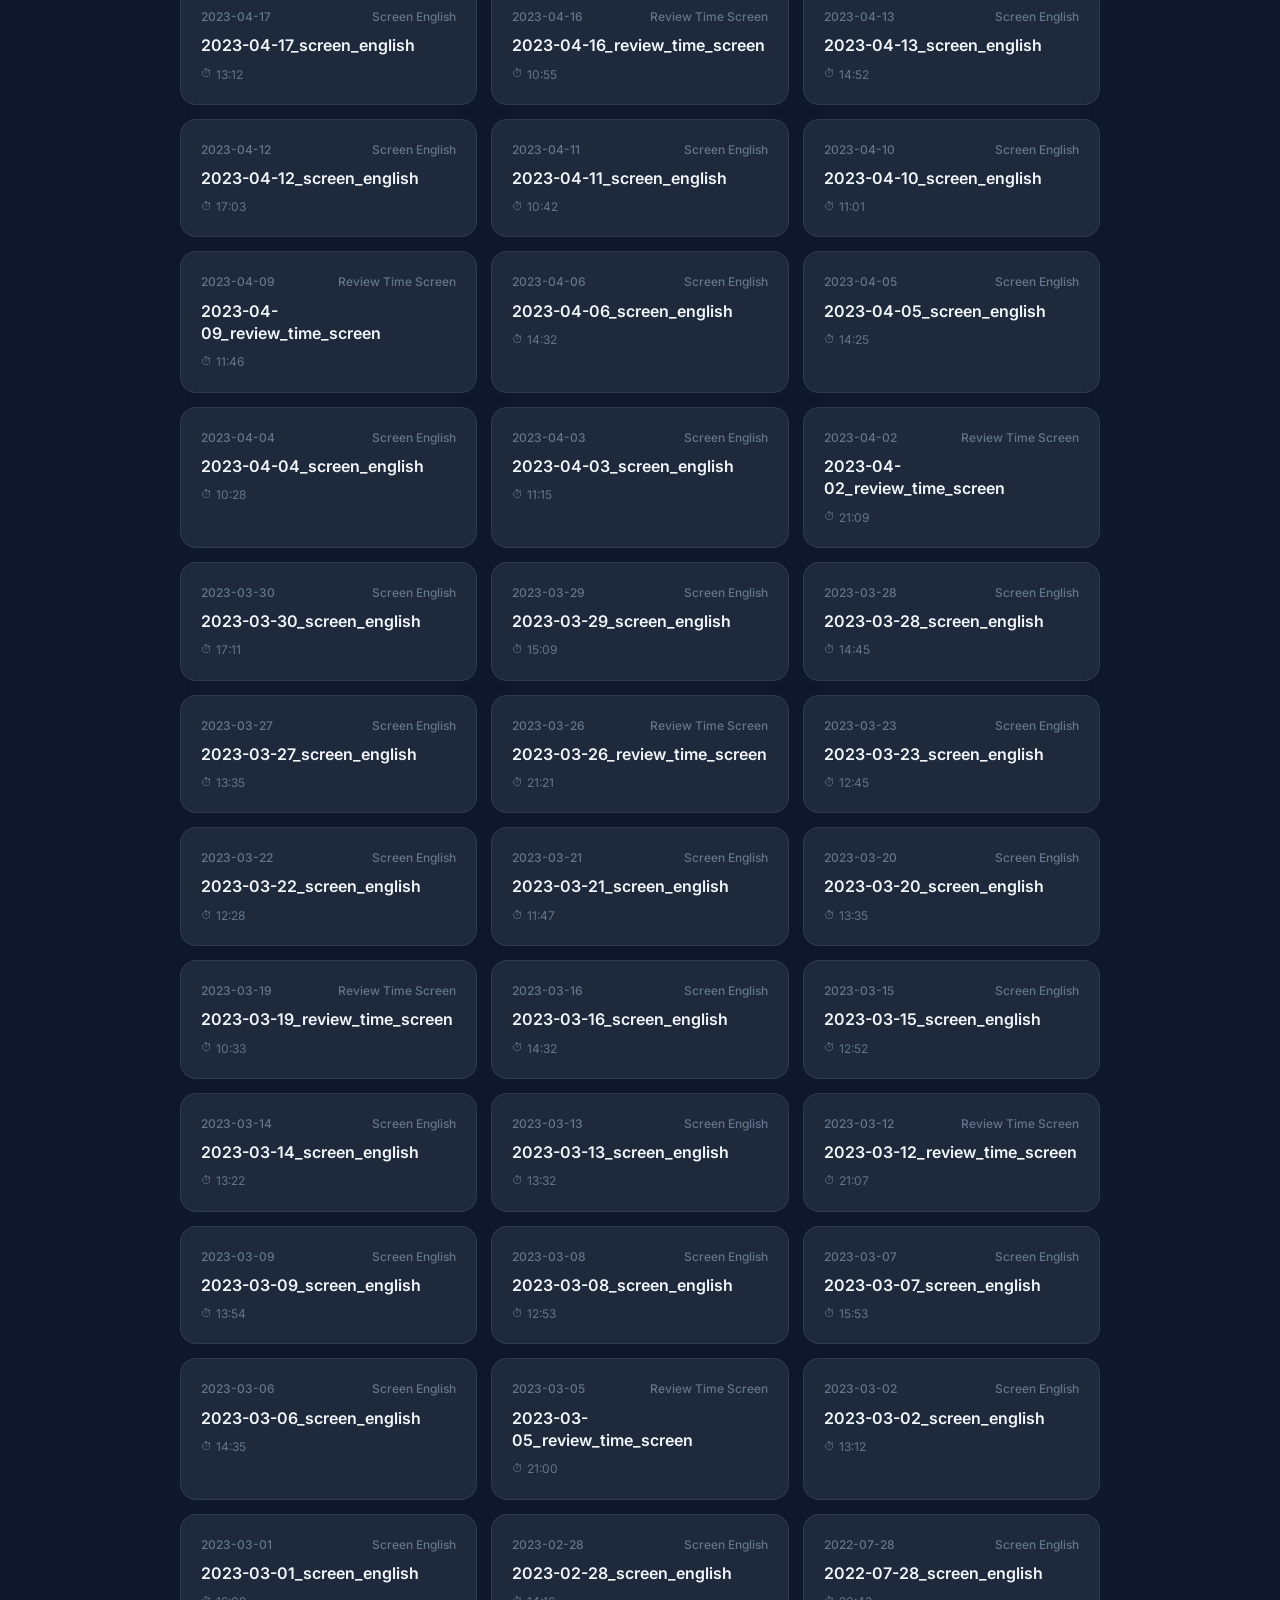
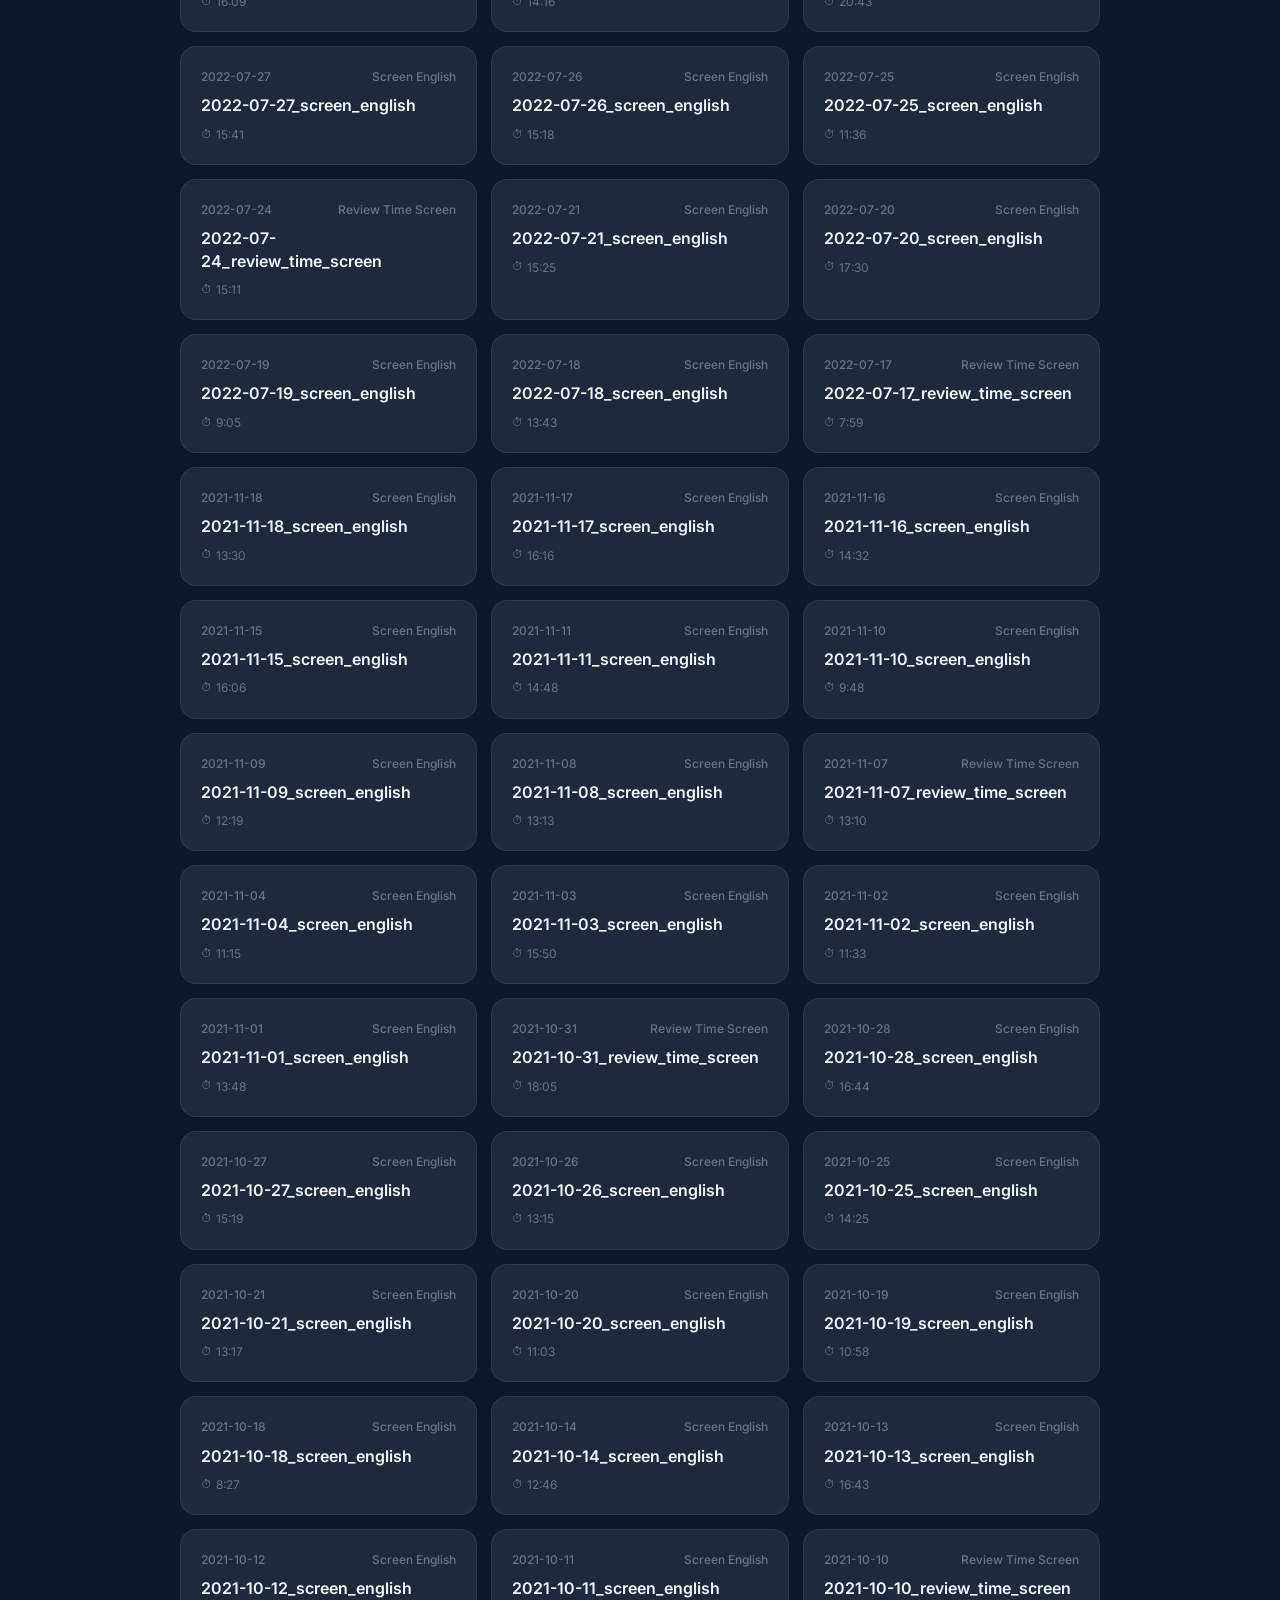
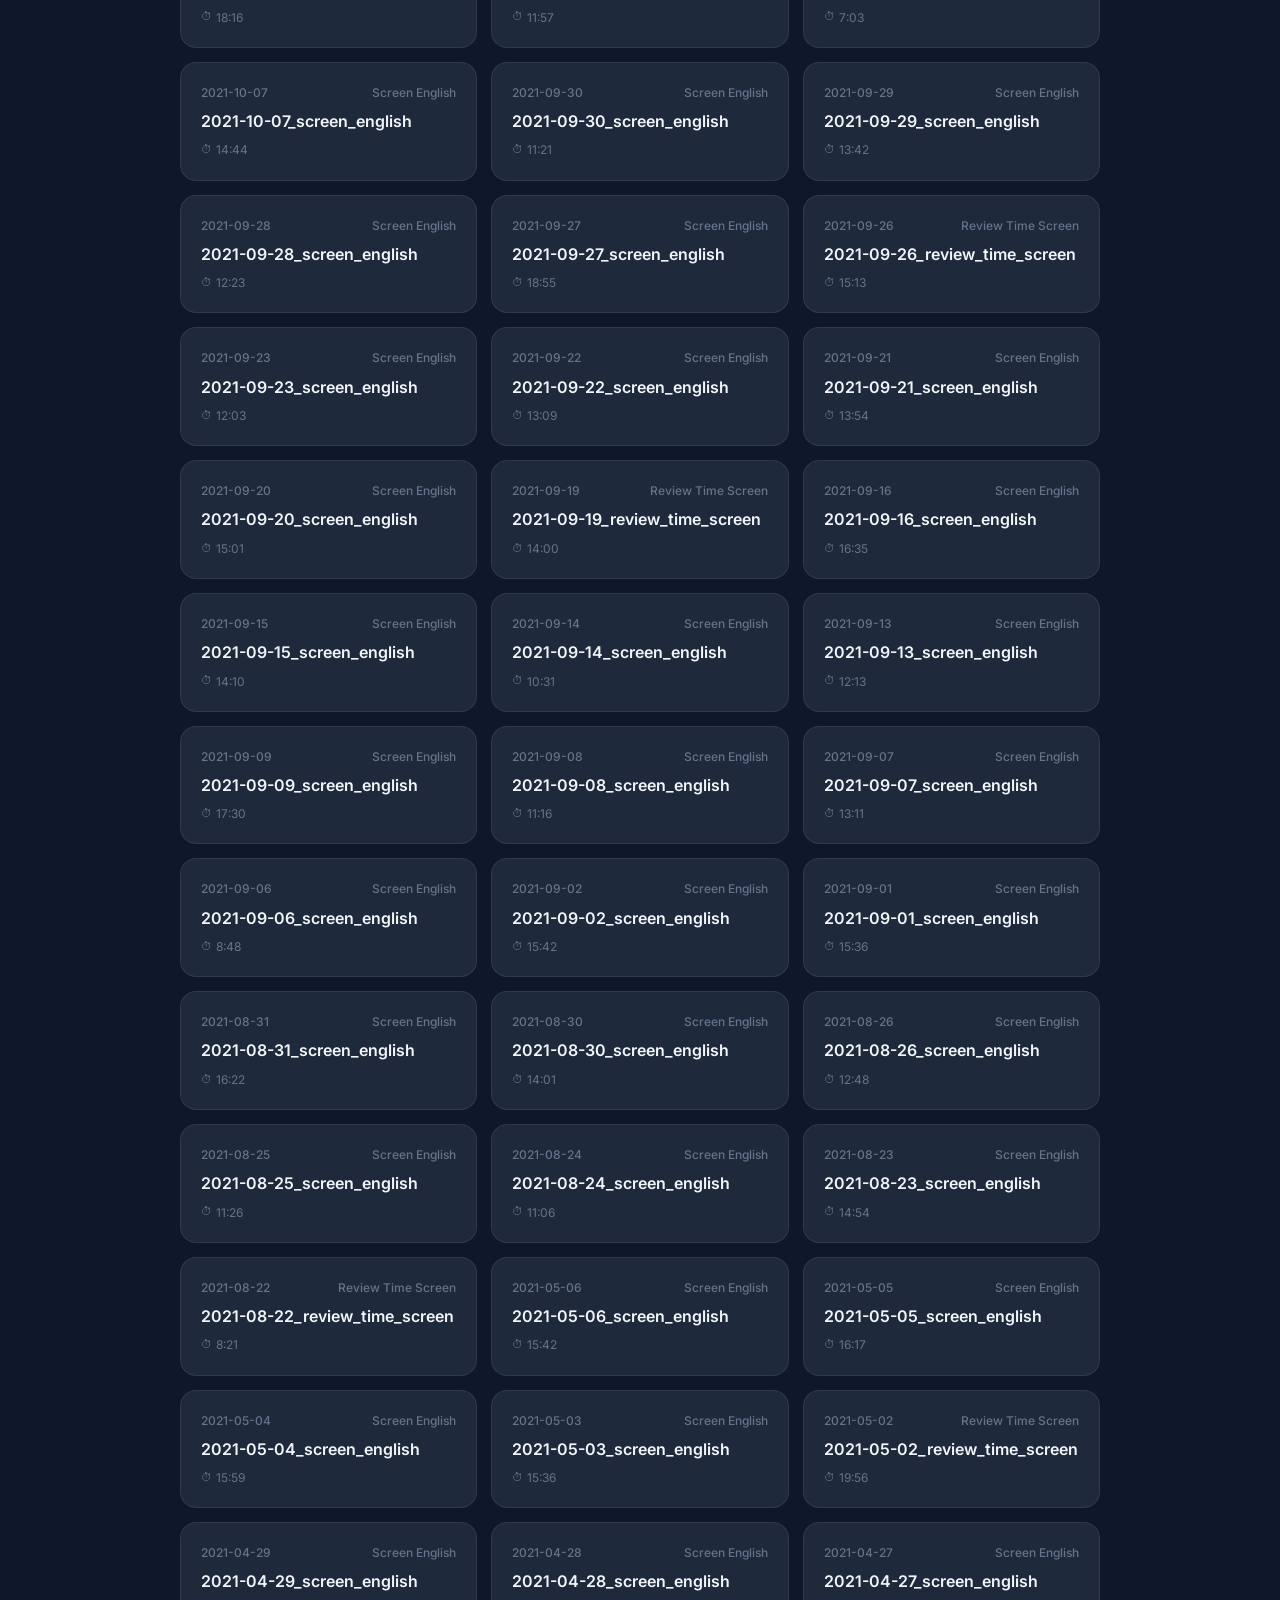
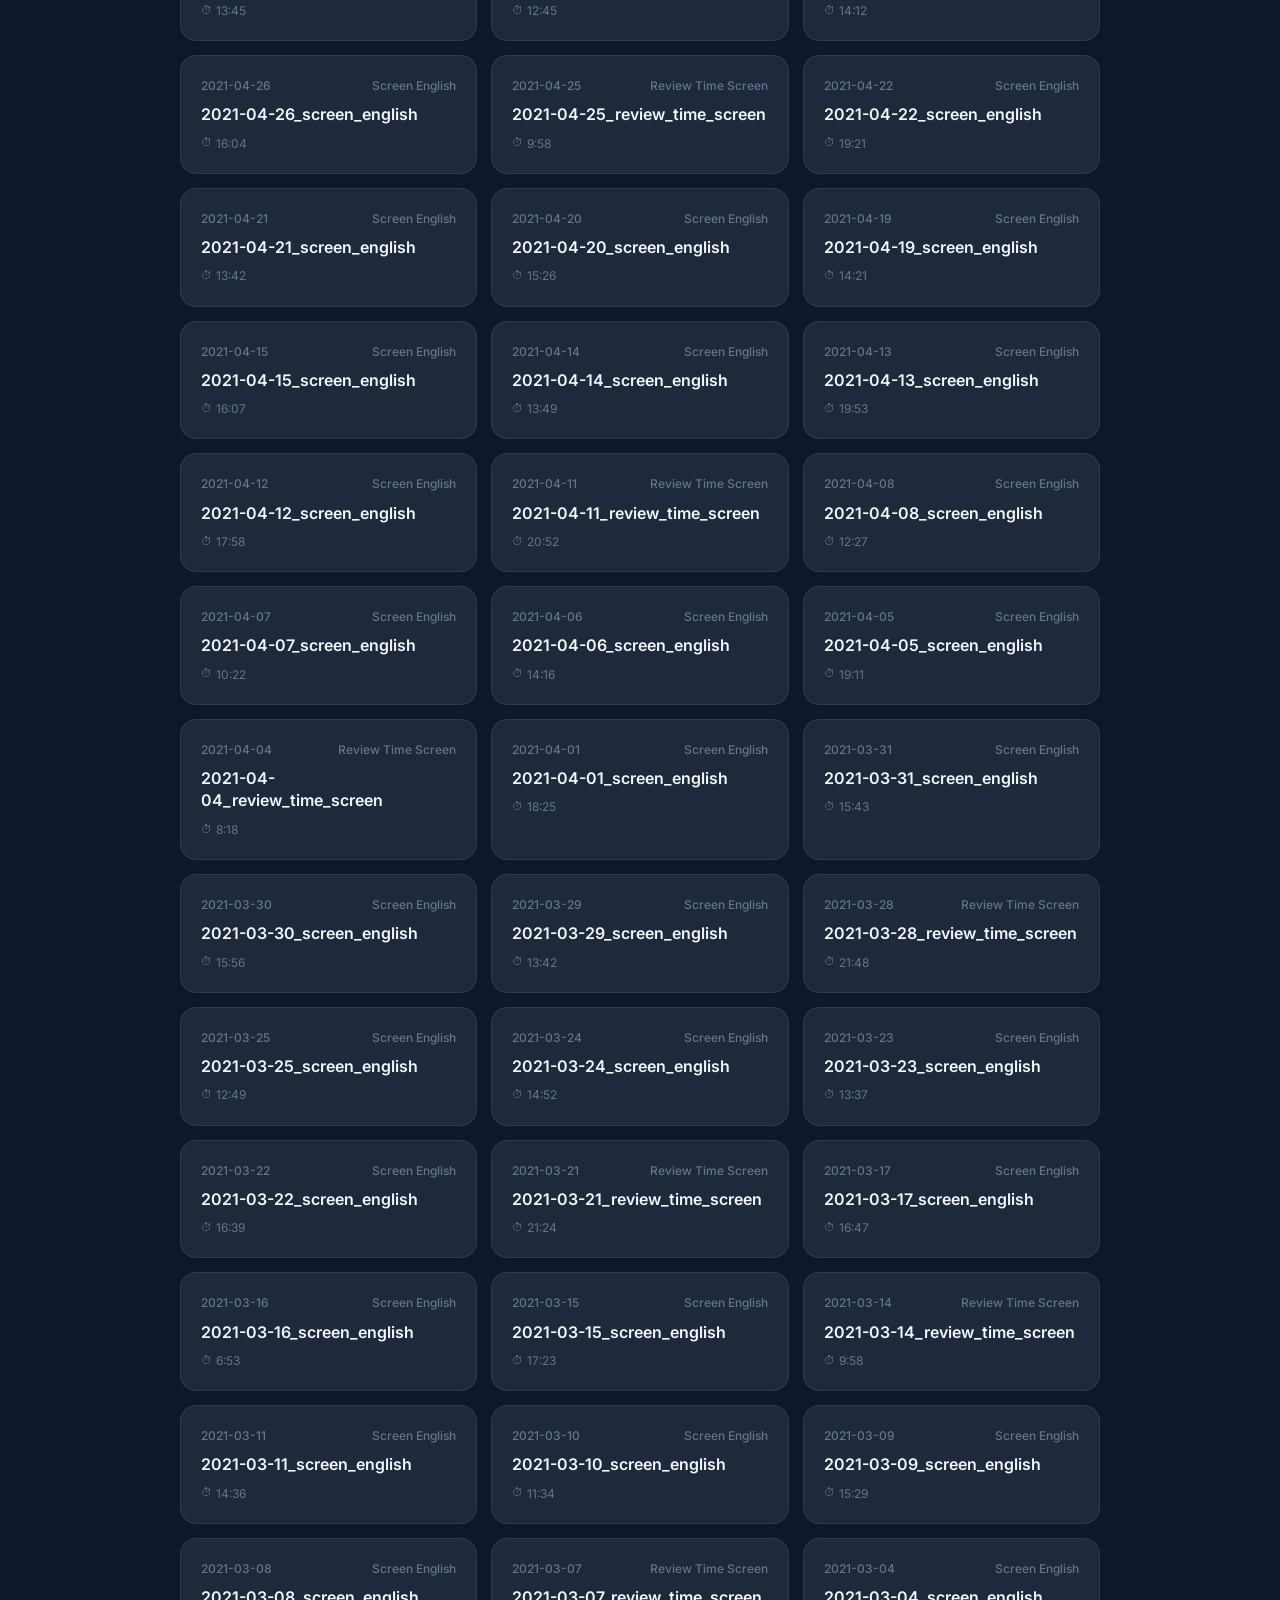
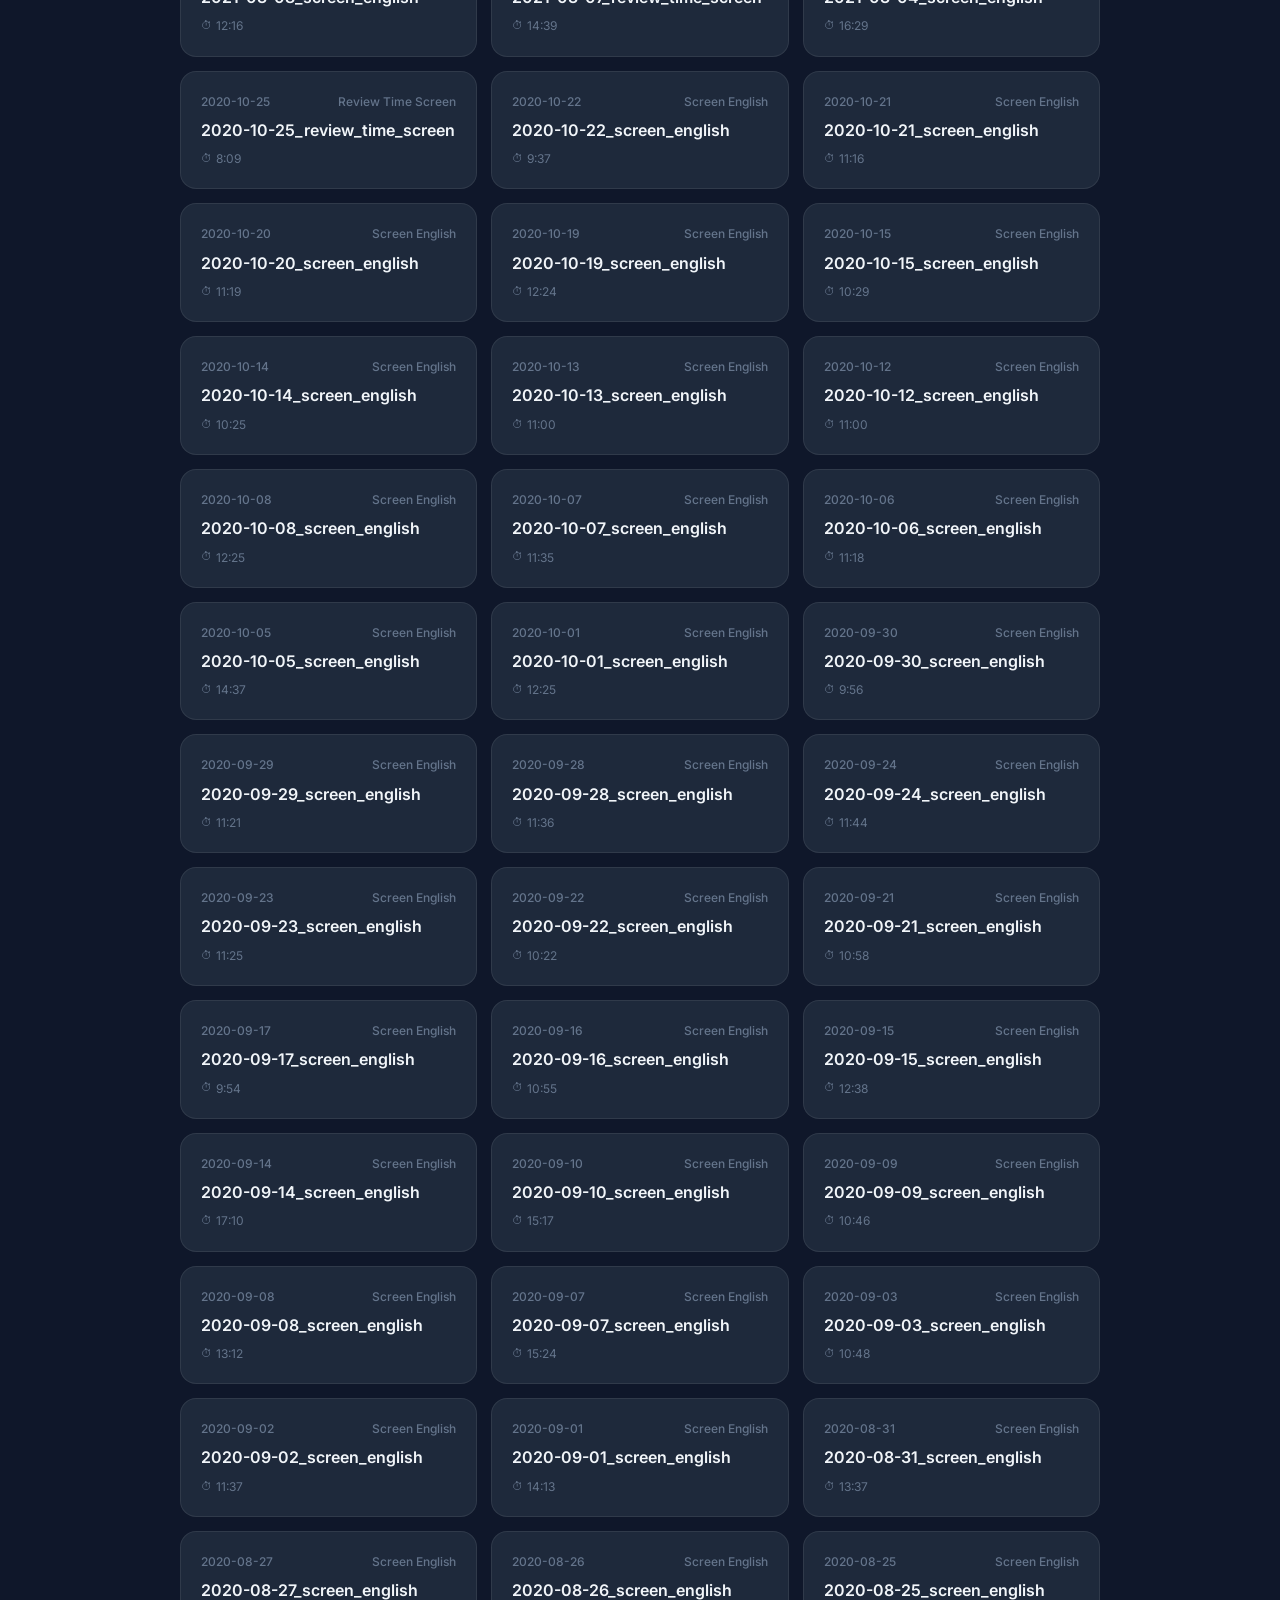
==== commit f3d42f51: "docs: add CLAUDE.md + update LESSONS_LEARNED and modified files - CLAUDE.md: project guidance for Cl" ====
--- a/index.html
+++ b/index.html
@@ -45,12 +45,35 @@
       }
       const all = data.episodes || [];
 
-      // 영화 필터 옵션 채우기
+      // 영화 필터 옵션 채우기 (연도별 카테고리화)
+      const movieToYear = {};
+      all.forEach(e => {
+        if (e.movie && !movieToYear[e.movie]) {
+          movieToYear[e.movie] = e.date.substring(0, 4);
+        }
+      });
+
       const movies = [...new Set(all.map(e => e.movie).filter(Boolean))].sort();
-      for (const m of movies) {
-        const opt = document.createElement("option");
-        opt.value = m; opt.textContent = m;
-        movieFilter.appendChild(opt);
+      
+      const yearGroups = {};
+      movies.forEach(m => {
+        const year = movieToYear[m] || "기타";
+        if (!yearGroups[year]) {
+          yearGroups[year] = [];
+        }
+        yearGroups[year].push(m);
+      });
+
+      const sortedYears = Object.keys(yearGroups).sort((a, b) => b.localeCompare(a));
+      for (const year of sortedYears) {
+        const group = document.createElement("optgroup");
+        group.label = `${year}년`;
+        for (const m of yearGroups[year]) {
+          const opt = document.createElement("option");
+          opt.value = m; opt.textContent = m;
+          group.appendChild(opt);
+        }
+        movieFilter.appendChild(group);
       }
 
       function render() {
--- a/style.css
+++ b/style.css
@@ -375,6 +375,15 @@
   transition: color var(--transition);
 }
 
+.segment .kor-text {
+  display: block;
+  font-size: 0.95rem;
+  color: var(--text-dim);
+  margin-top: 4px;
+  border-left: 2px solid var(--accent);
+  padding-left: 8px;
+}
+
 /* ========= EMPTY / ERROR ========= */
 .empty, .error {
   color: var(--text-dim);
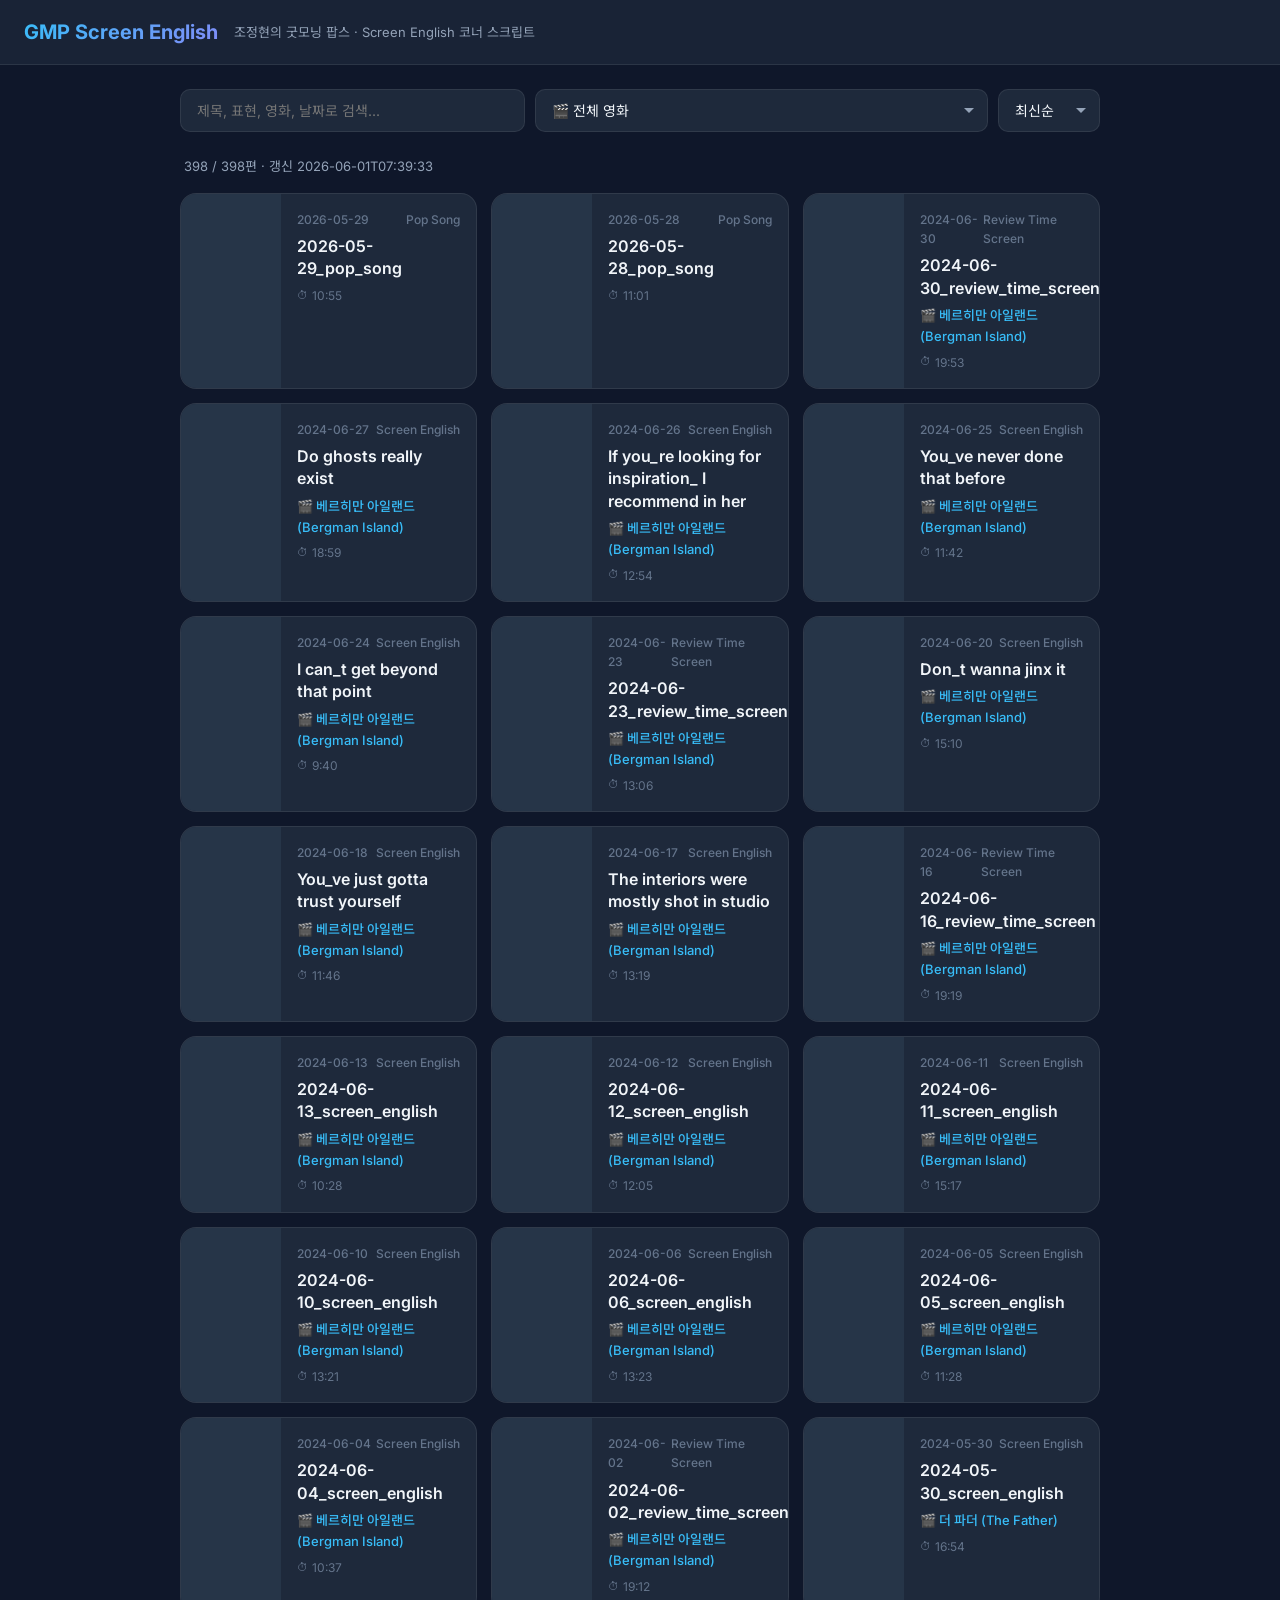
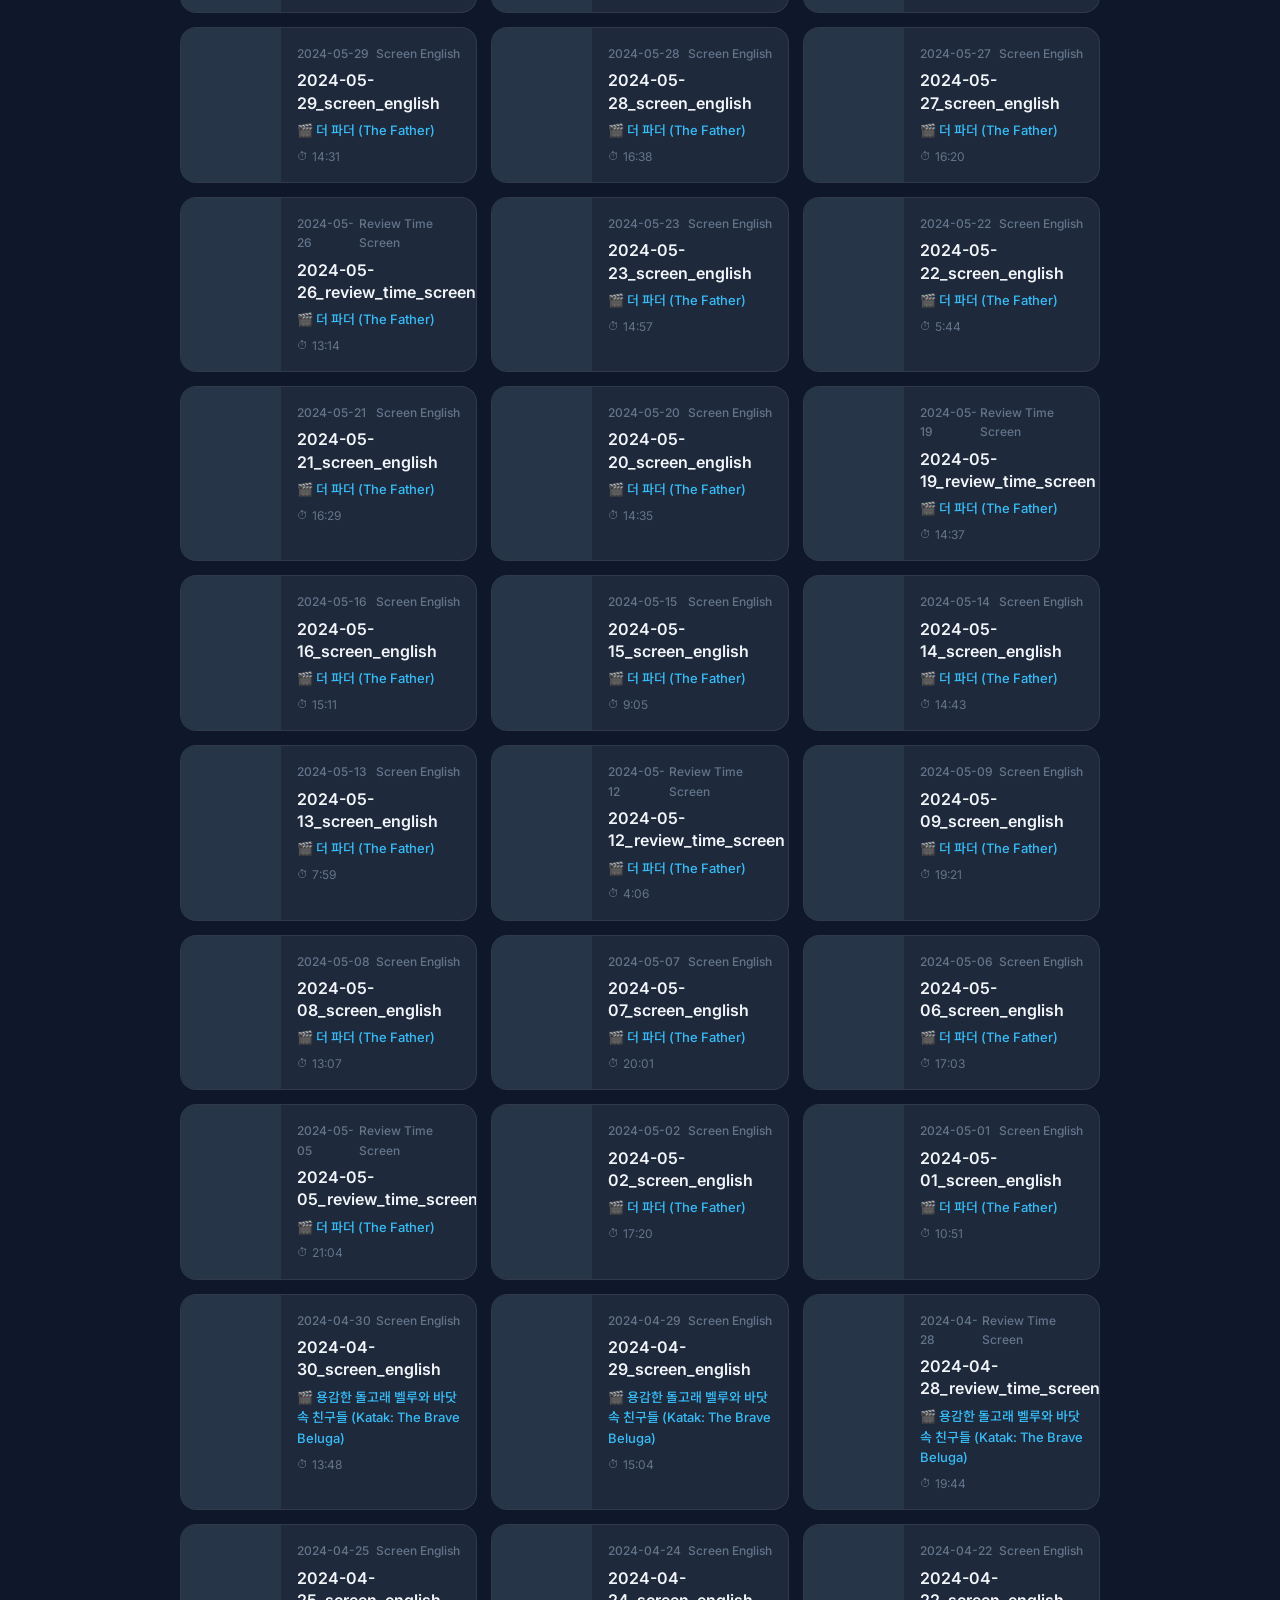
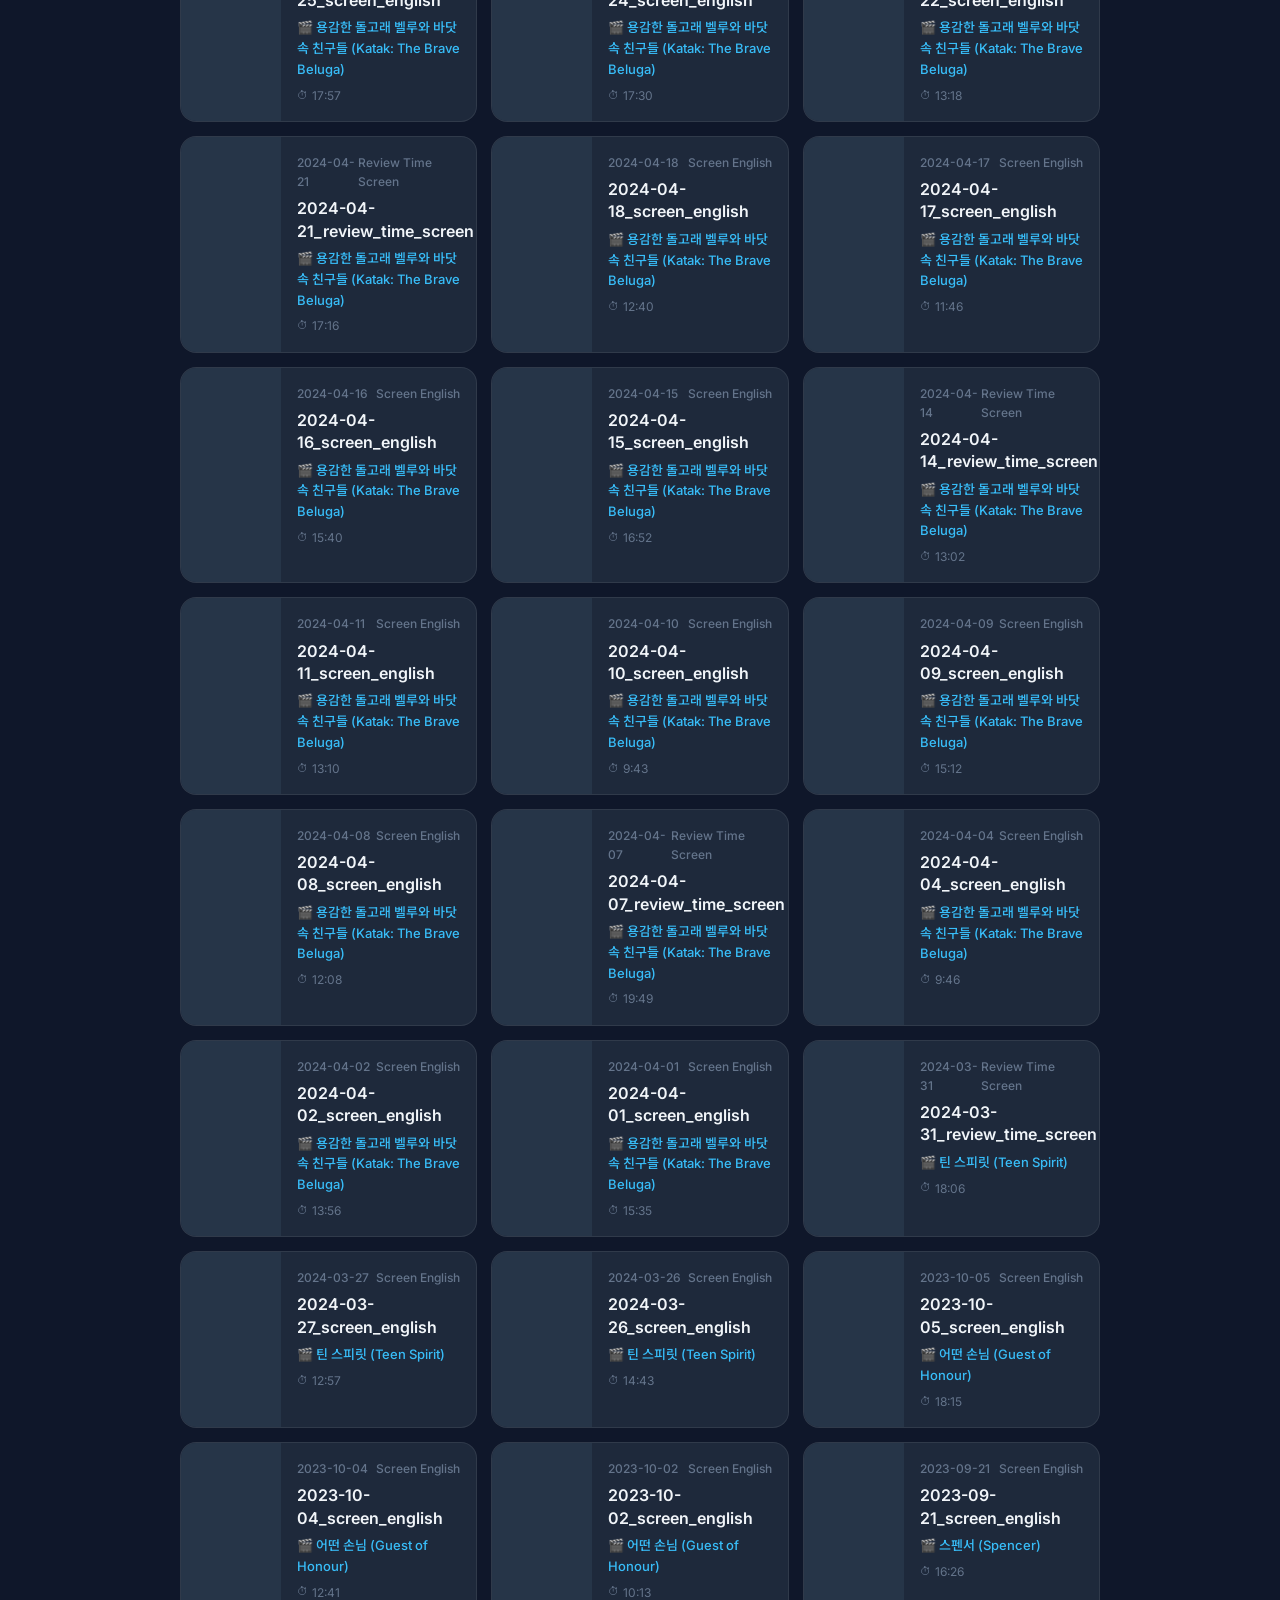
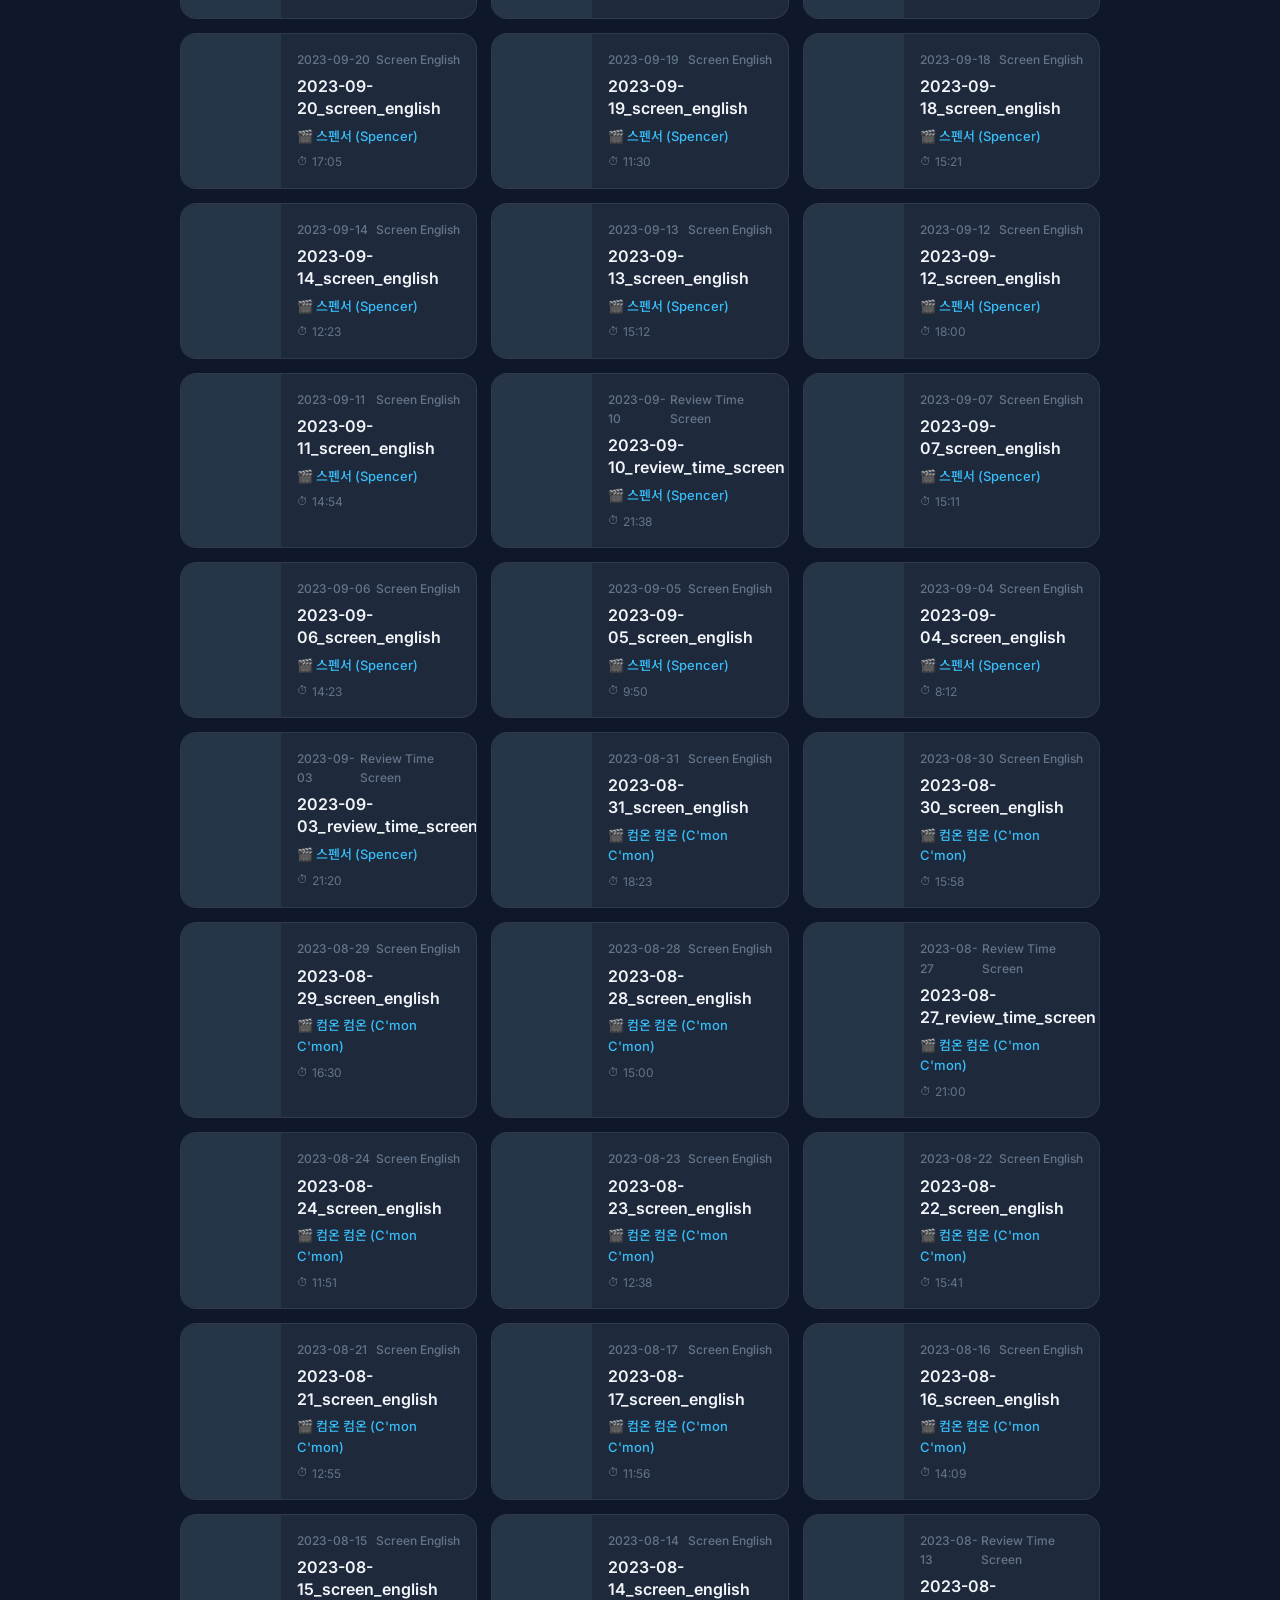
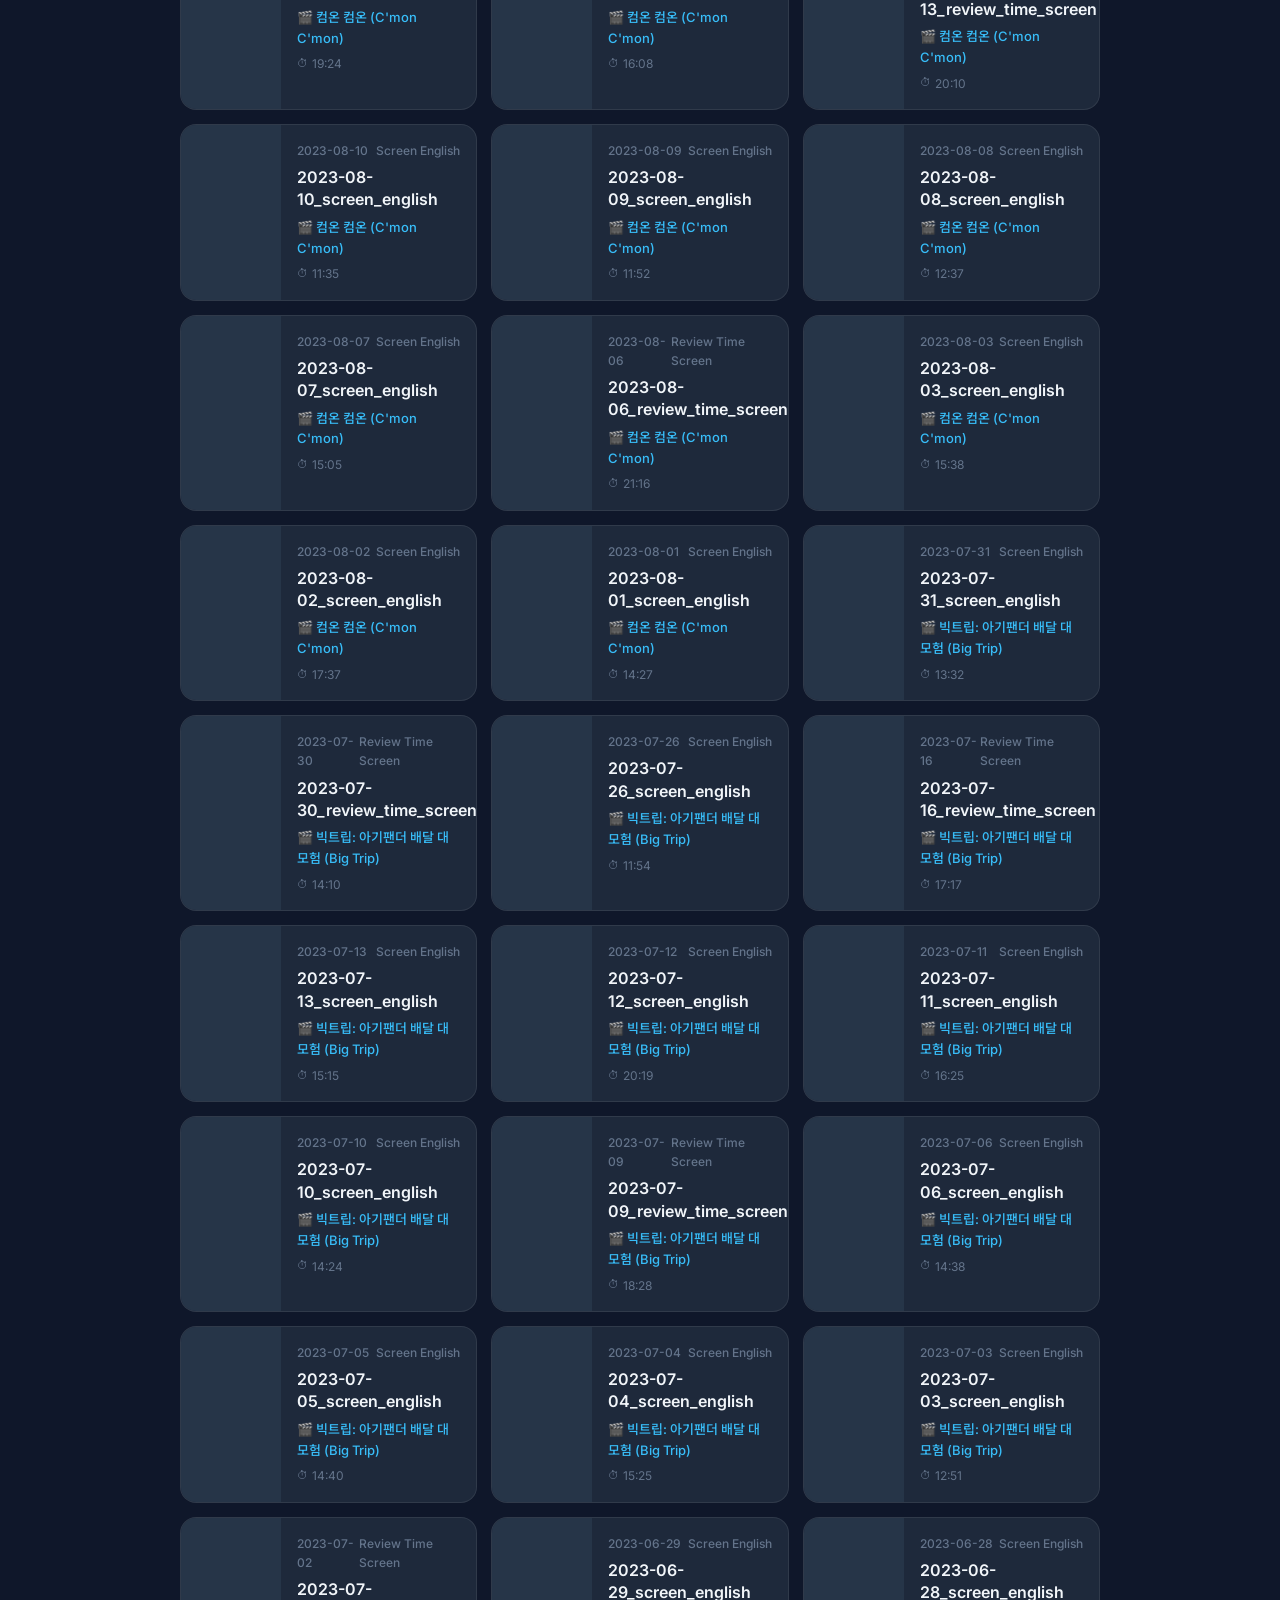
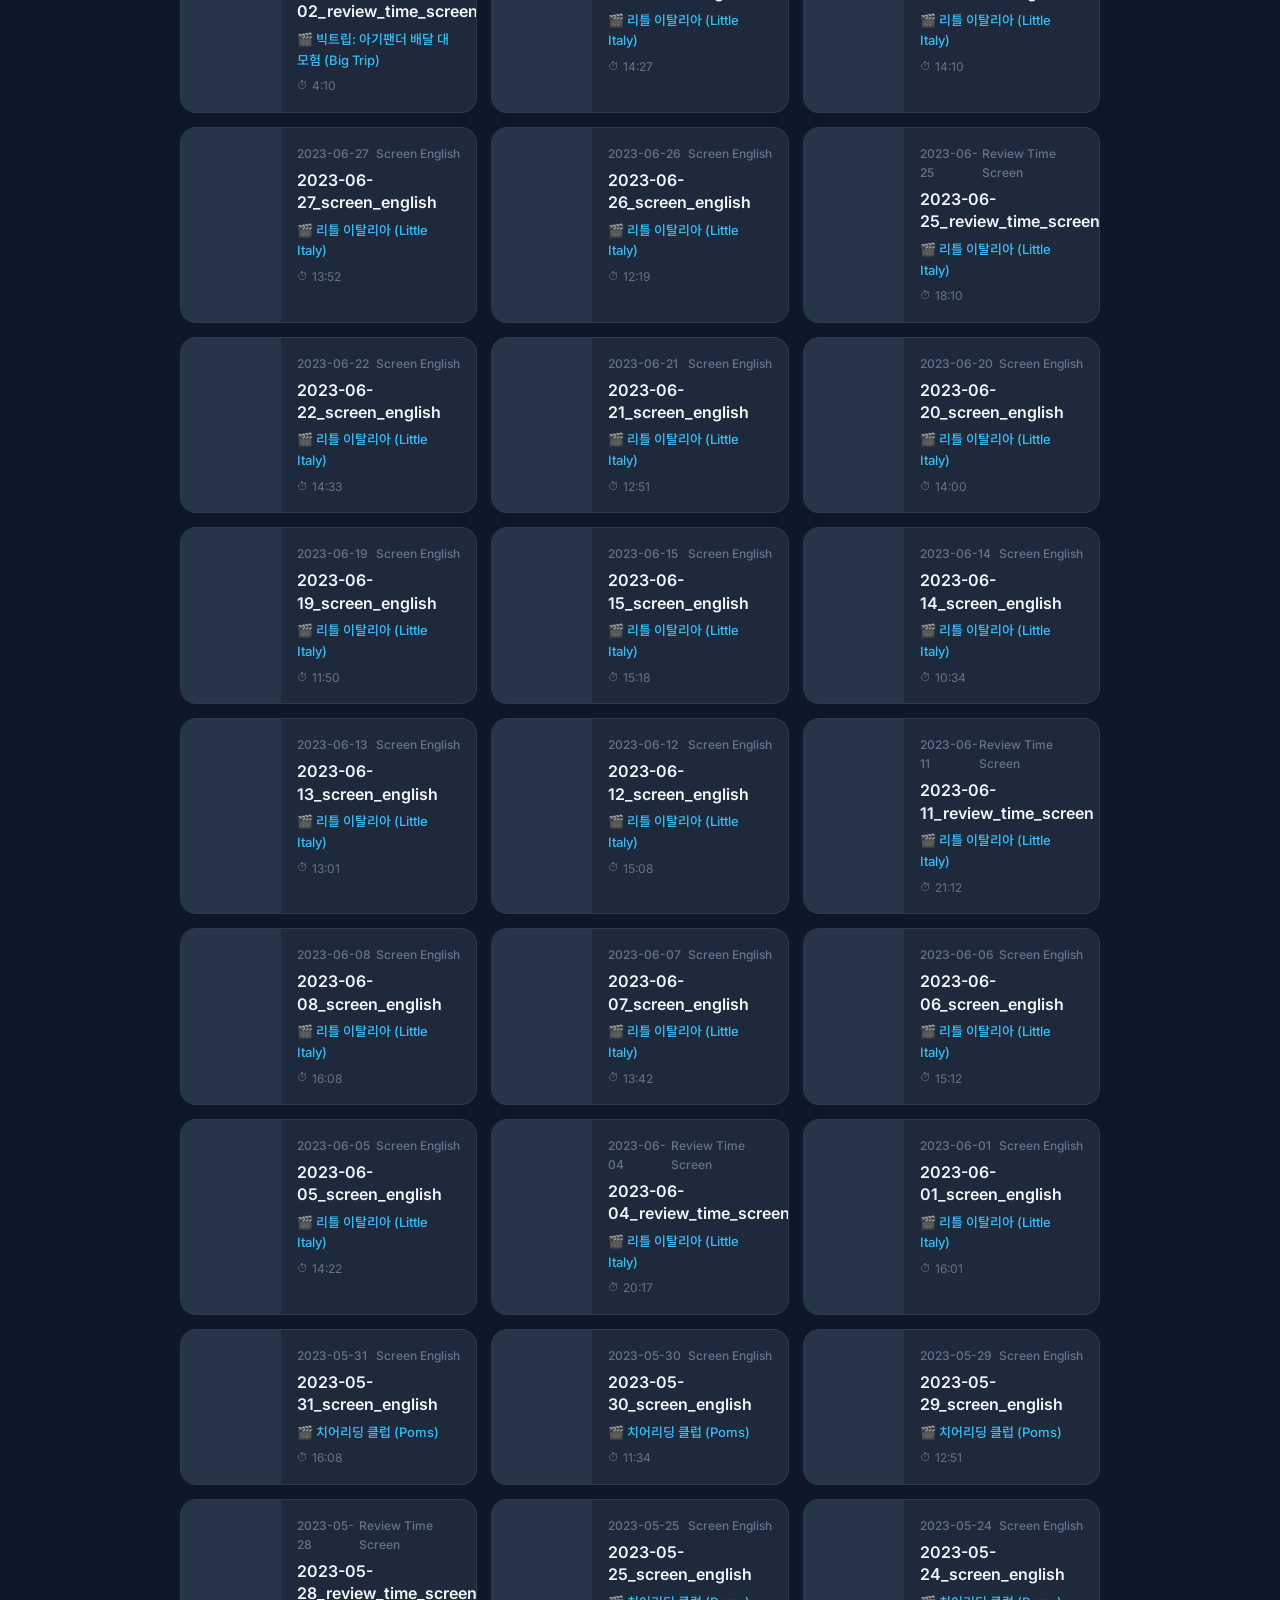
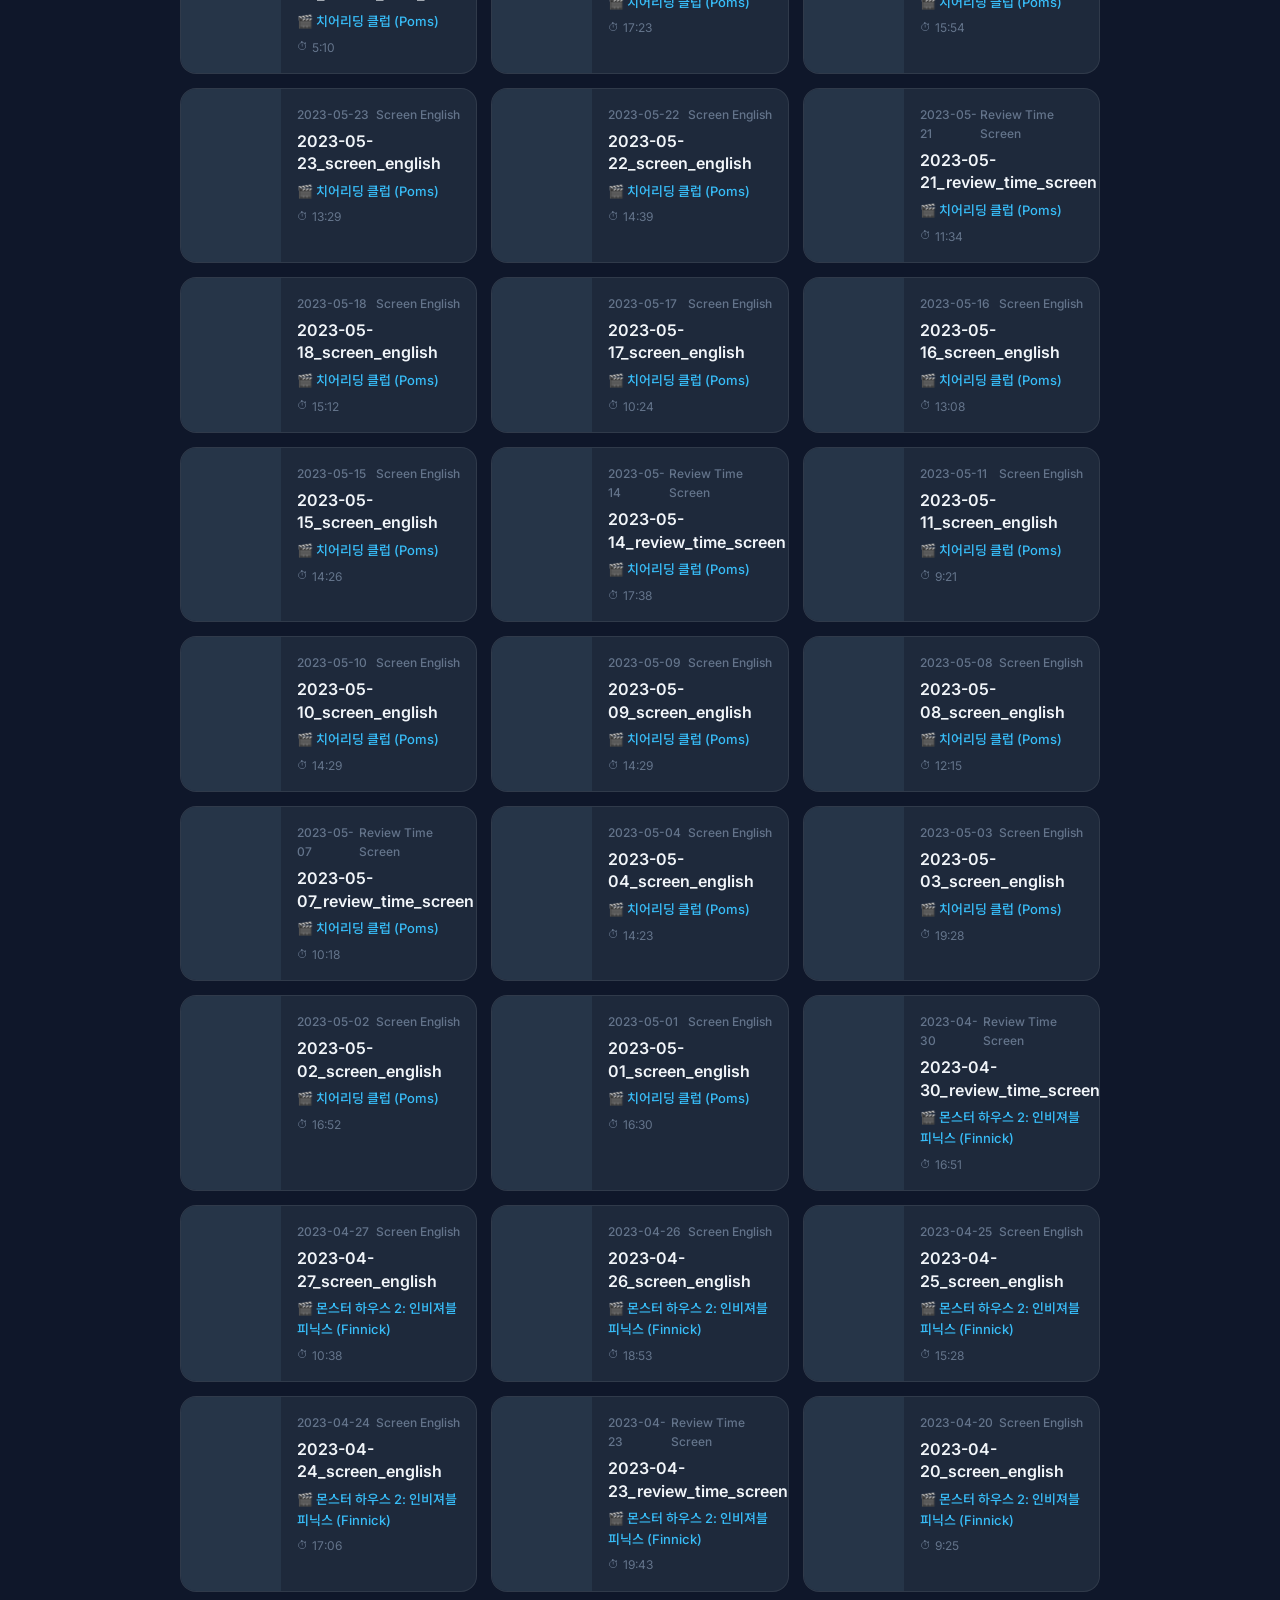
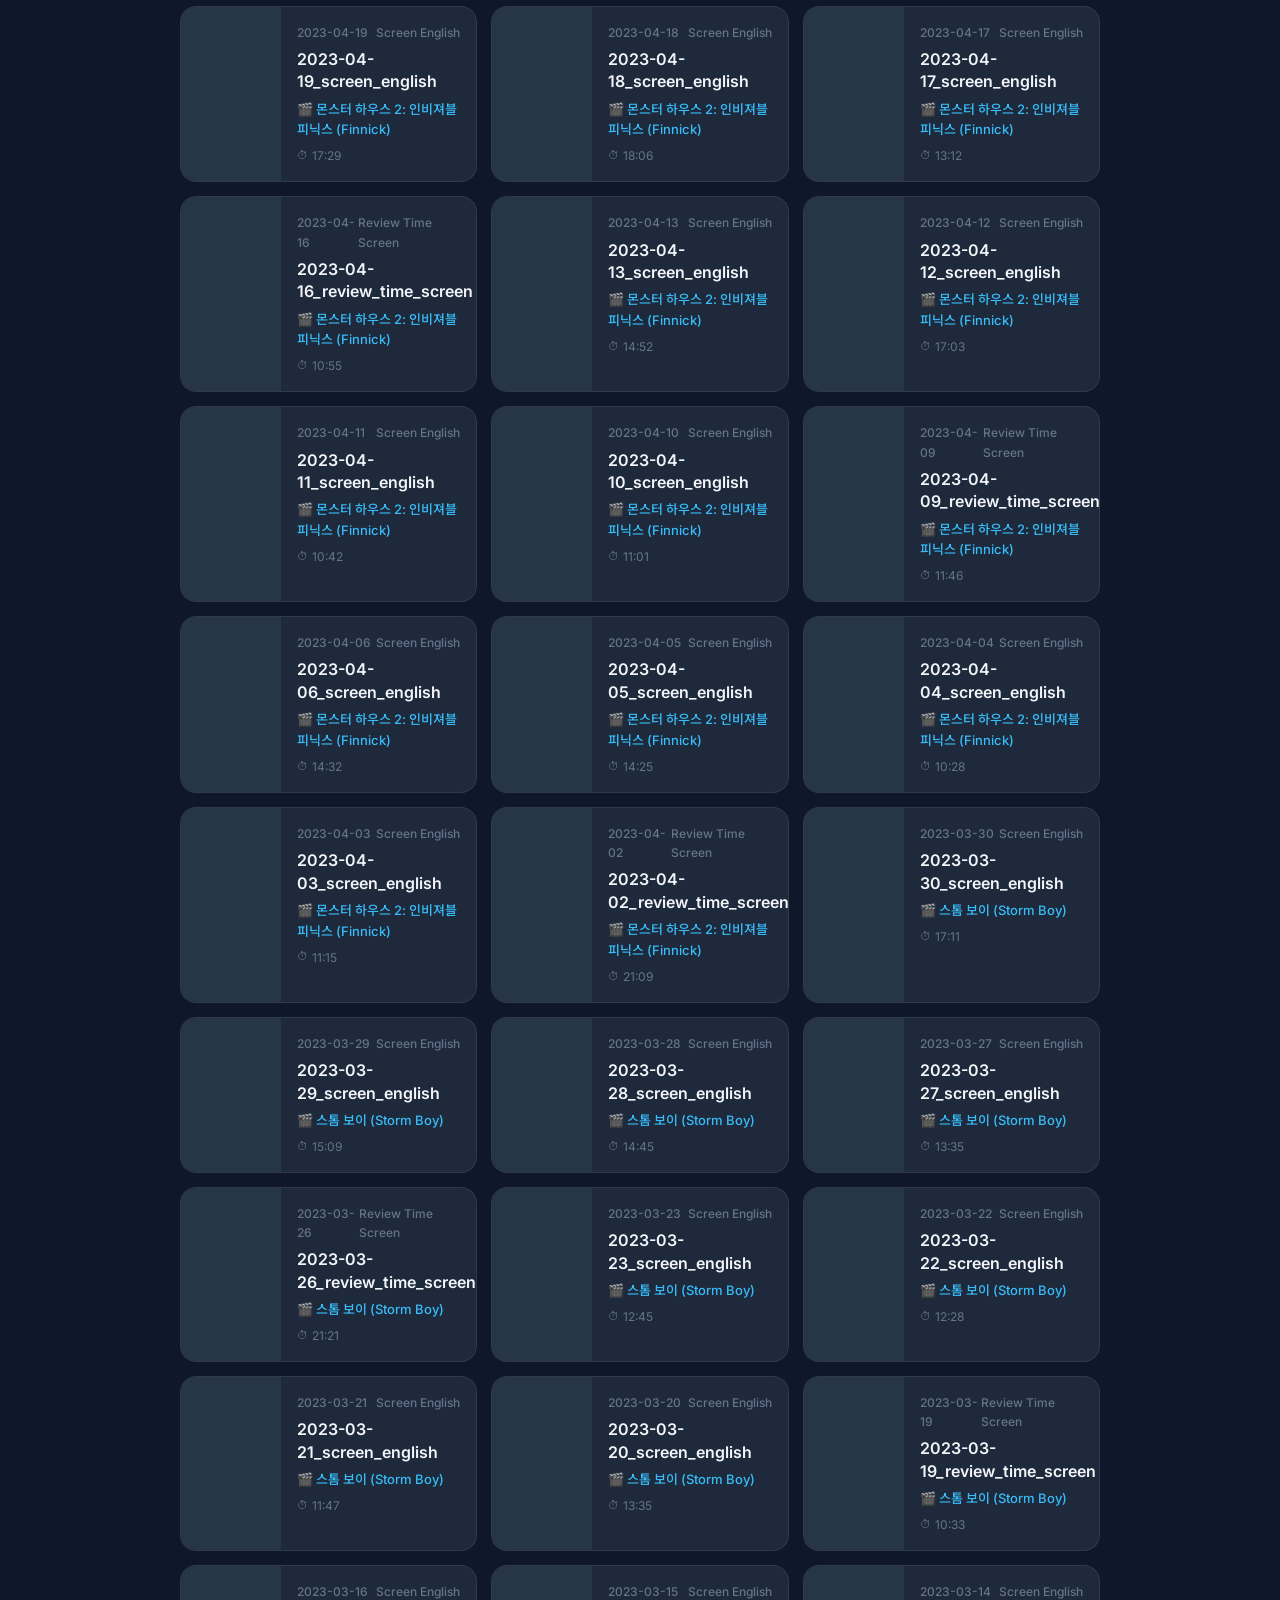
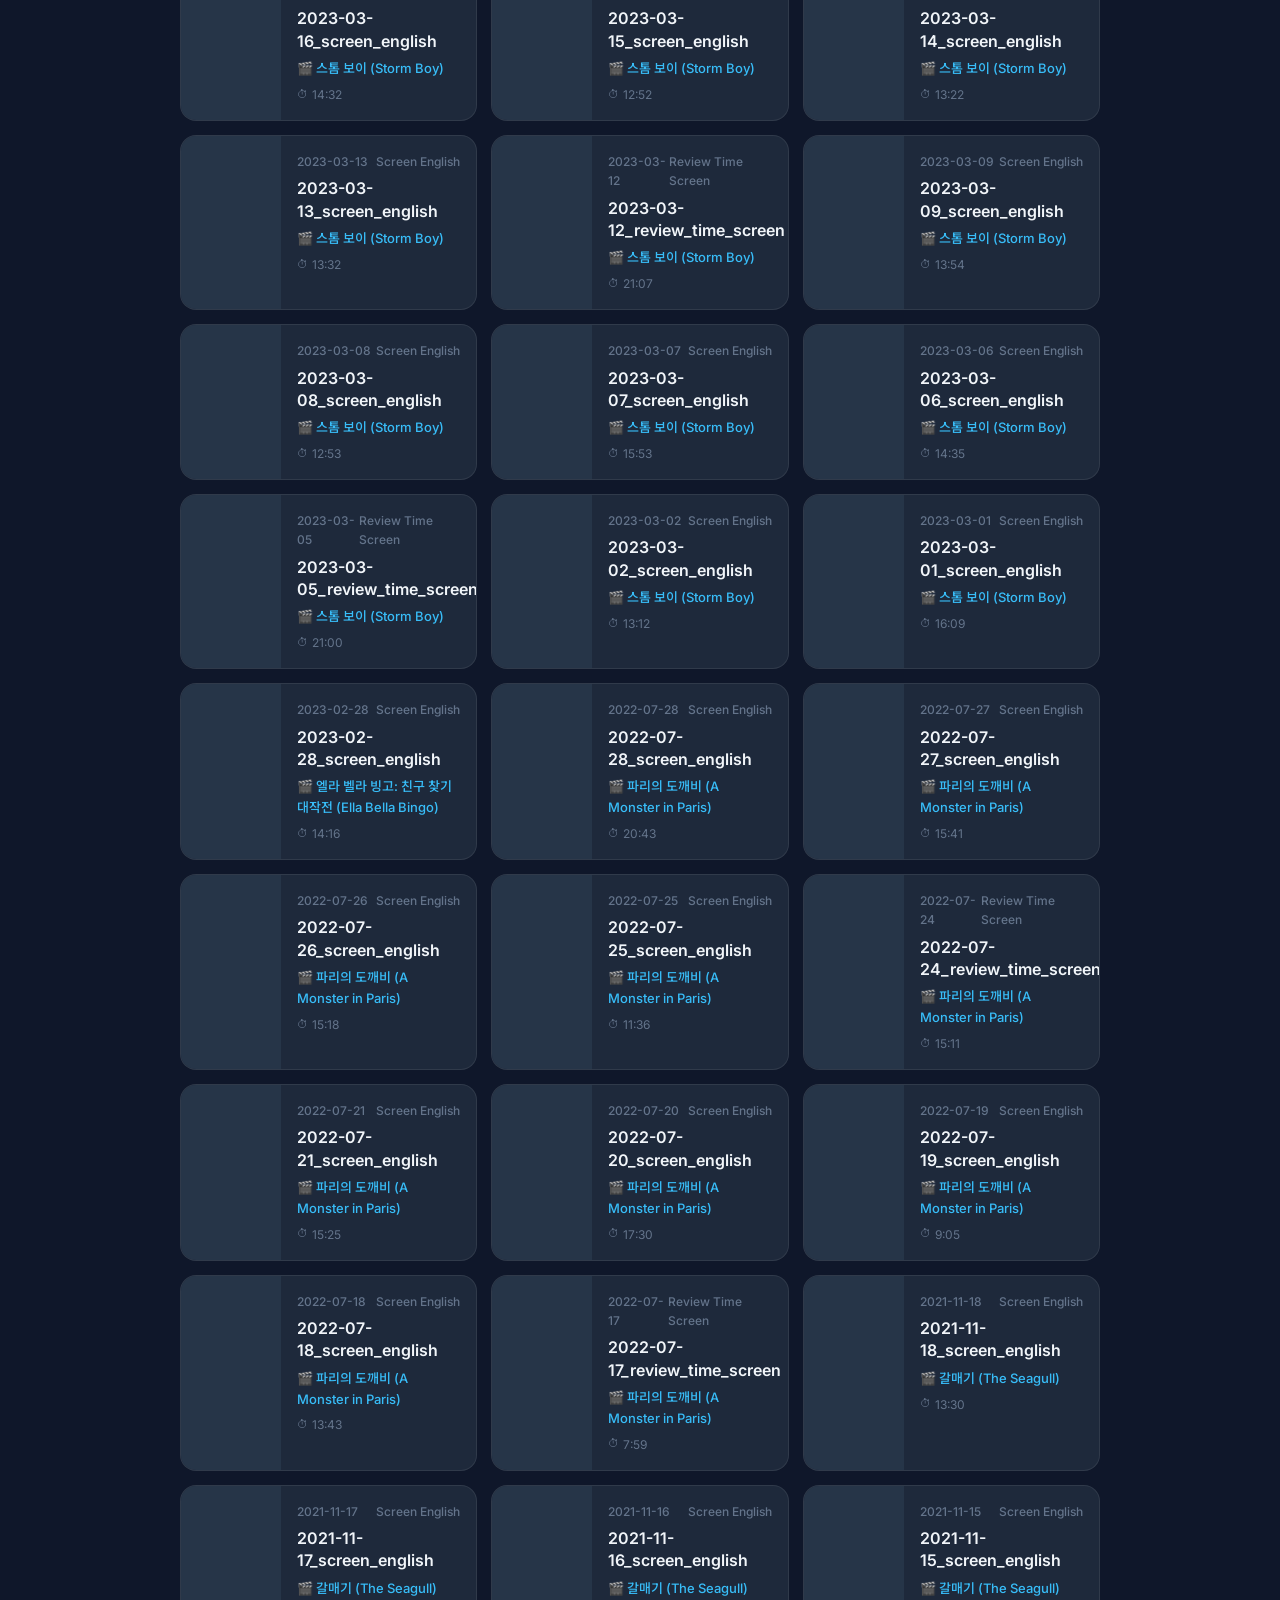
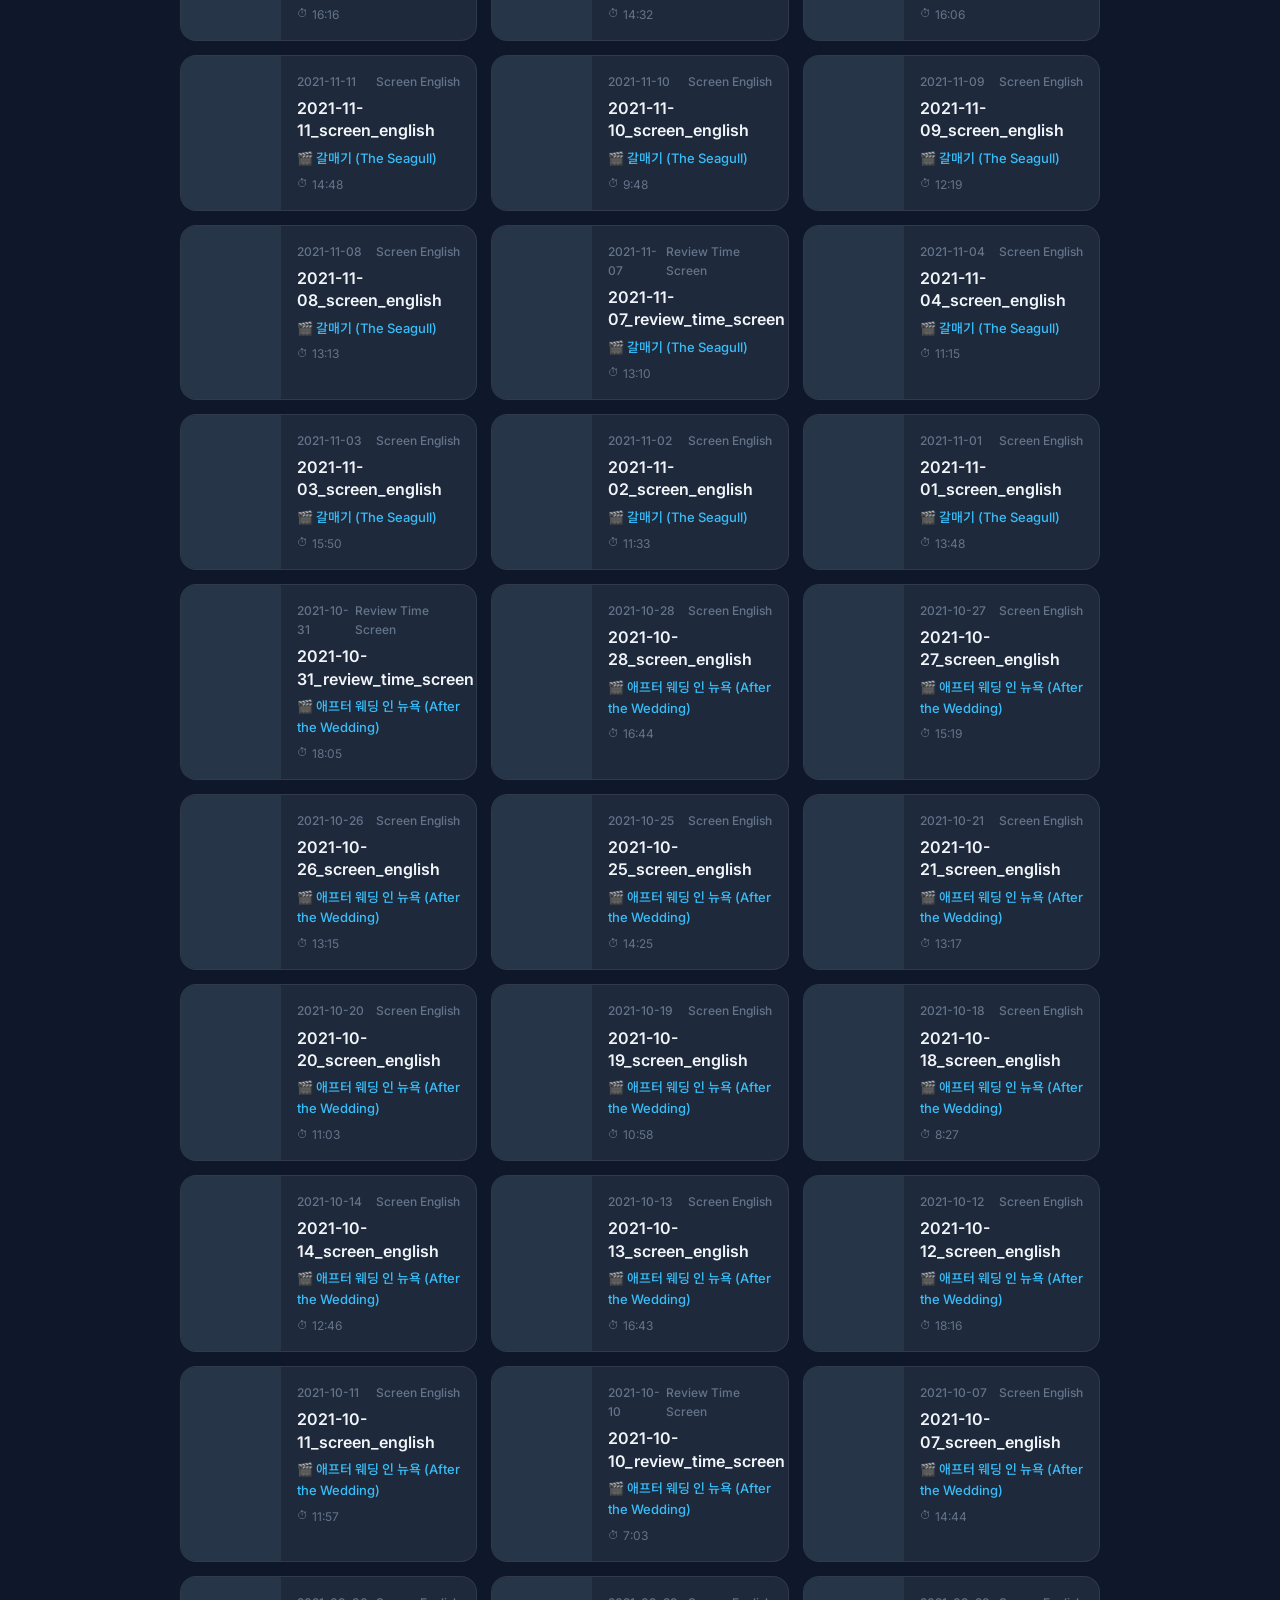
==== commit 5692248e: "feat: album artwork from iTunes Search API - play.html: album art displayed above title with gradien" ====
--- a/index.html
+++ b/index.html
@@ -105,14 +105,25 @@
         a.className = "card";
         a.href = `play.html?id=${encodeURIComponent(e.id)}&autoplay=1`;
         a.innerHTML = `
-          <div class="top">
-            <span>${e.date}</span>
-            <span>${e.corner_label || ""}</span>
+          <div class="card-thumb" id="thumb-${e.id}"></div>
+          <div class="card-body">
+            <div class="top">
+              <span>${e.date}</span>
+              <span>${e.corner_label || ""}</span>
+            </div>
+            <div class="title">${escape(e.title || e.id)}</div>
+            ${e.movie ? `<div class="movie">🎬 ${escape(e.movie)}</div>` : ""}
+            <div class="duration">${formatDuration(e.duration_sec)}</div>
           </div>
-          <div class="title">${escape(e.title || e.id)}</div>
-          ${e.movie ? `<div class="movie">🎬 ${escape(e.movie)}</div>` : ""}
-          <div class="duration">${formatDuration(e.duration_sec)}</div>
         `;
+        // 비동기로 앨범아트 로딩
+        fetchArtwork(e.title, 200).then(url => {
+          const thumb = a.querySelector(".card-thumb");
+          if (url && thumb) {
+            thumb.style.backgroundImage = `url(${url})`;
+            thumb.classList.add("has-art");
+          }
+        });
         return a;
       }
 
--- a/style.css
+++ b/style.css
@@ -151,16 +151,36 @@
   background: var(--surface);
   border: 1px solid var(--border);
   border-radius: var(--radius);
-  padding: 20px;
+  padding: 0;
   text-decoration: none;
   color: inherit;
   display: flex;
-  flex-direction: column;
-  gap: 8px;
+  flex-direction: row;
+  gap: 0;
   transition: border-color var(--transition), transform var(--transition),
     box-shadow var(--transition), background var(--transition);
   position: relative;
   overflow: hidden;
+}
+.card-thumb {
+  width: 100px;
+  min-height: 100px;
+  flex-shrink: 0;
+  background: var(--surface-2);
+  background-size: cover;
+  background-position: center;
+  transition: opacity 0.3s ease;
+}
+.card-thumb.has-art {
+  opacity: 1;
+}
+.card-body {
+  padding: 16px;
+  display: flex;
+  flex-direction: column;
+  gap: 6px;
+  flex: 1;
+  min-width: 0;
 }
 .card::before {
   content: "";
@@ -231,6 +251,35 @@
   padding: 20px;
   flex-shrink: 0;
 }
+
+/* Album Artwork */
+.artwork-wrap {
+  margin: -20px -20px 16px -20px;
+  border-radius: var(--radius) var(--radius) 0 0;
+  overflow: hidden;
+  position: relative;
+  background: var(--bg-deep);
+}
+.artwork {
+  width: 100%;
+  display: block;
+  aspect-ratio: 1 / 1;
+  object-fit: cover;
+  opacity: 0;
+  transition: opacity 0.4s ease;
+}
+.artwork[src] { opacity: 1; }
+.artwork-wrap::after {
+  content: "";
+  position: absolute;
+  bottom: 0;
+  left: 0;
+  right: 0;
+  height: 60px;
+  background: linear-gradient(transparent, var(--surface));
+  pointer-events: none;
+}
+
 .player-meta h2 {
   font-size: 22px;
   margin: 0 0 12px 0;
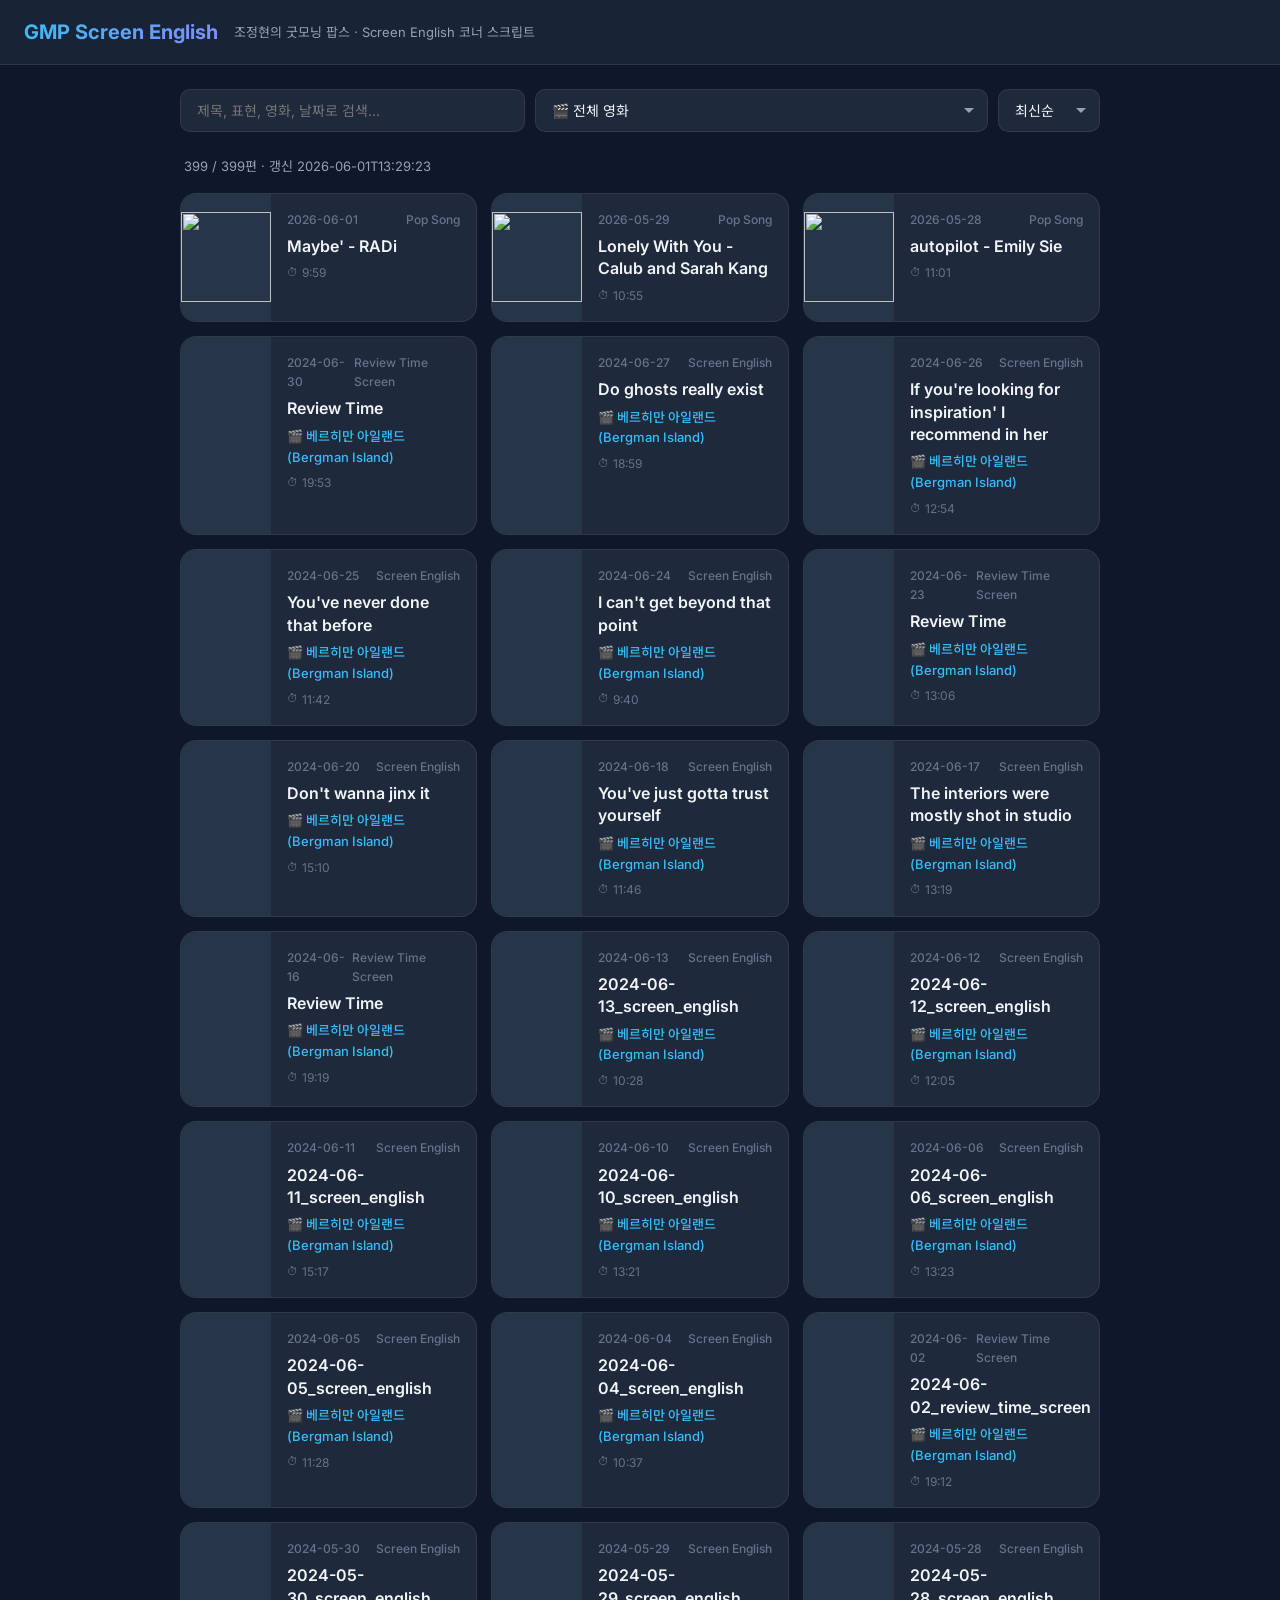
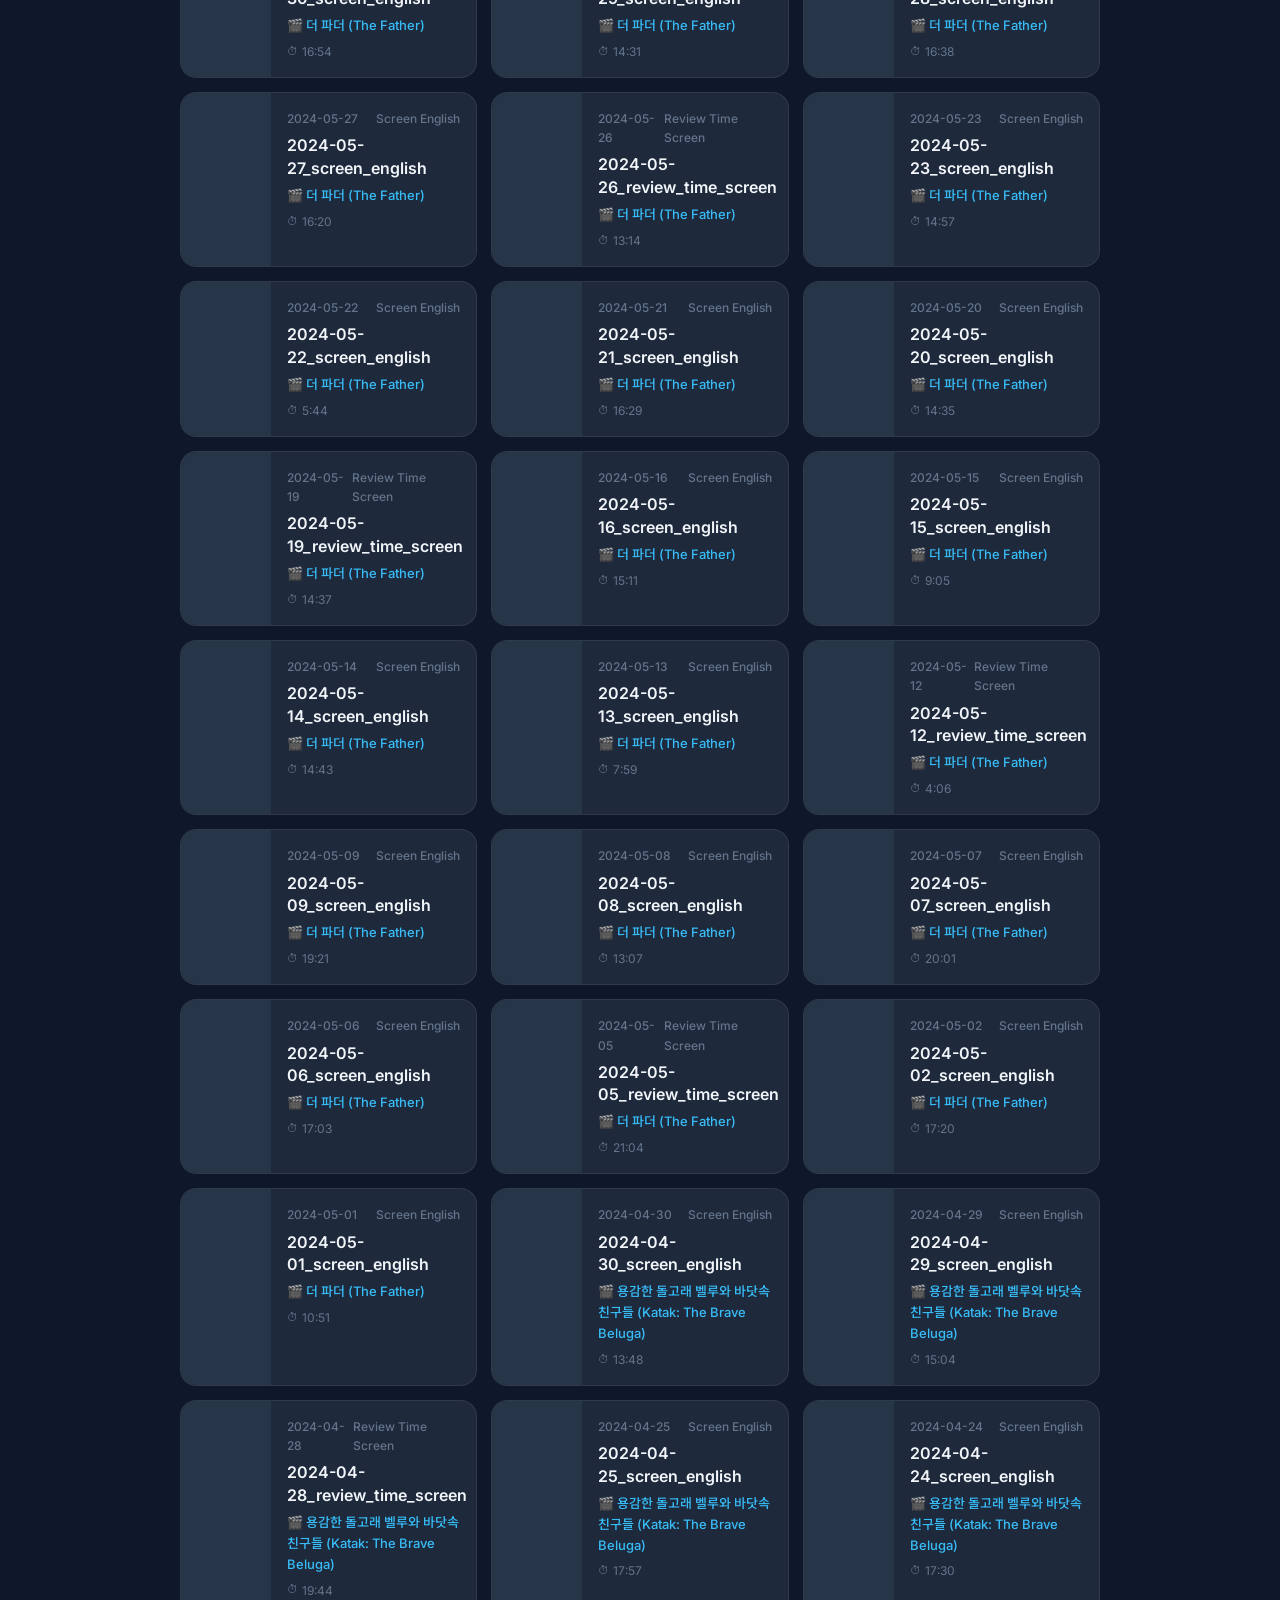
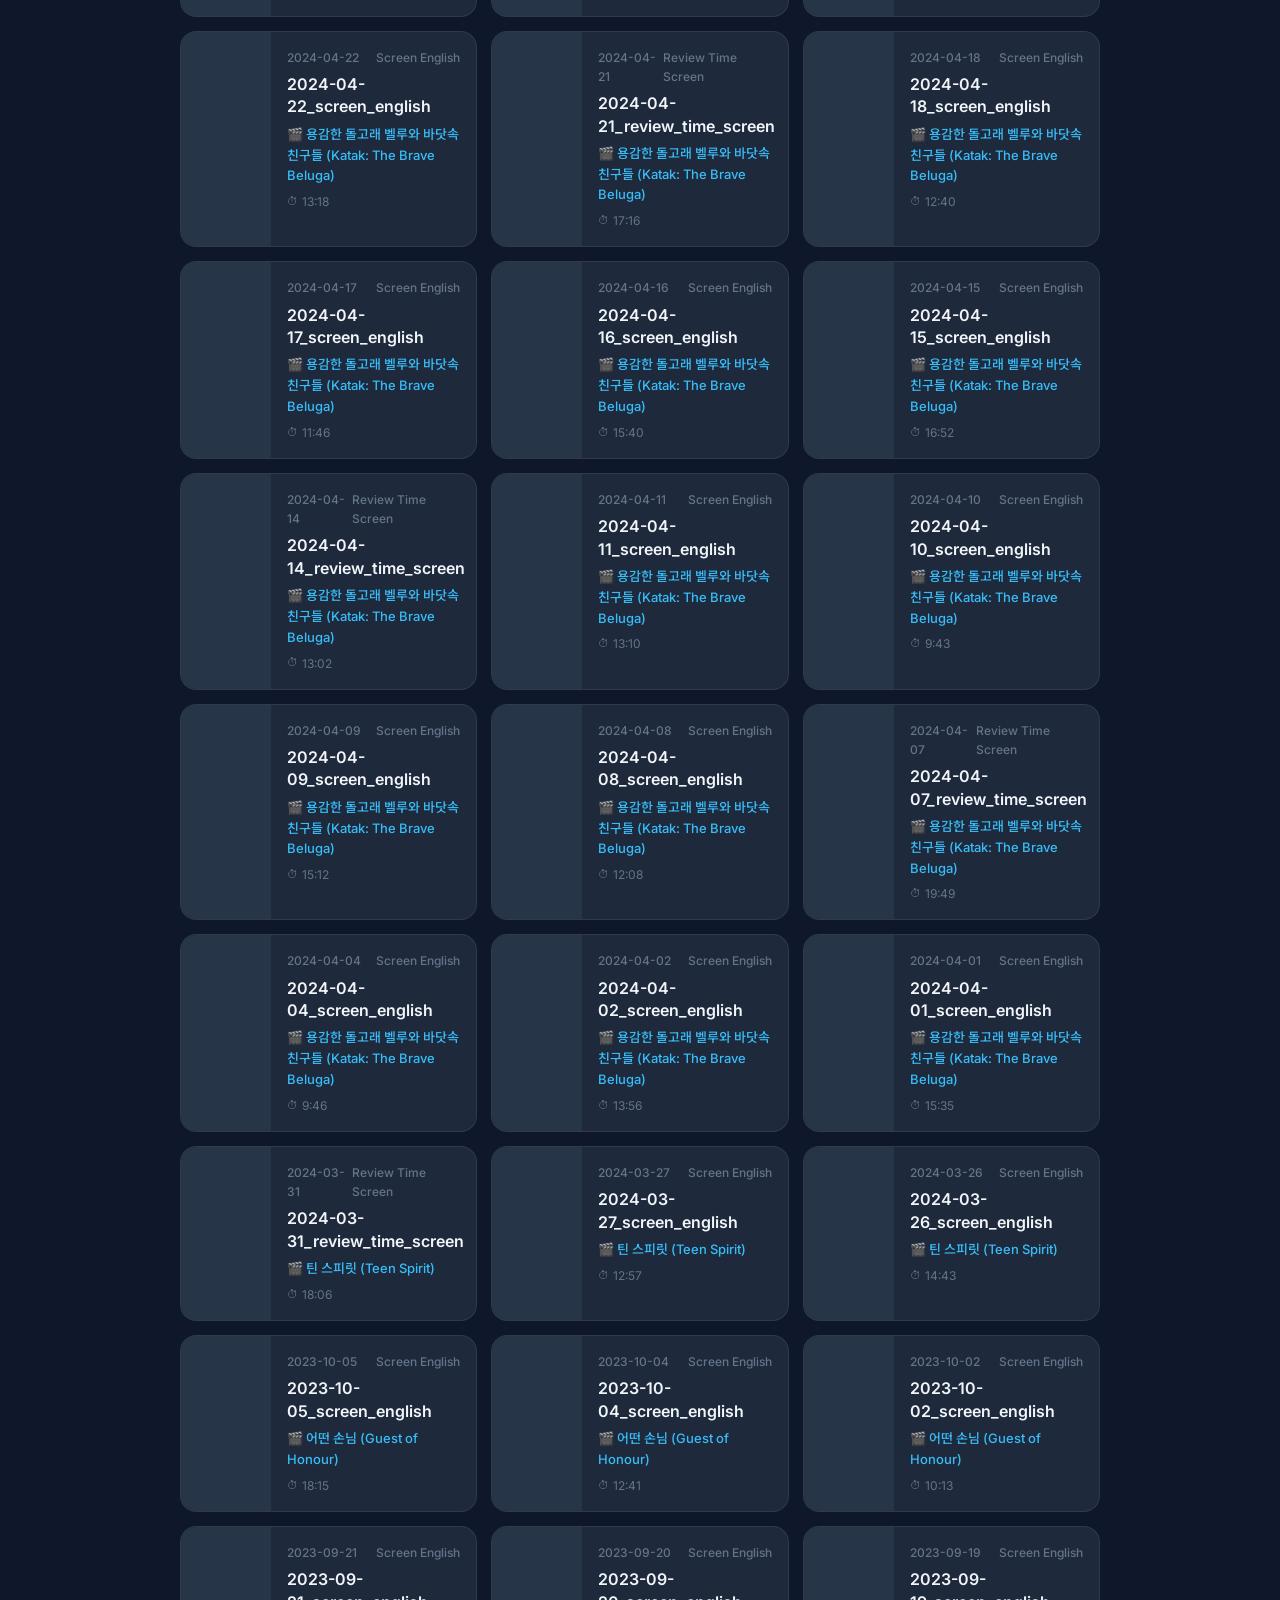
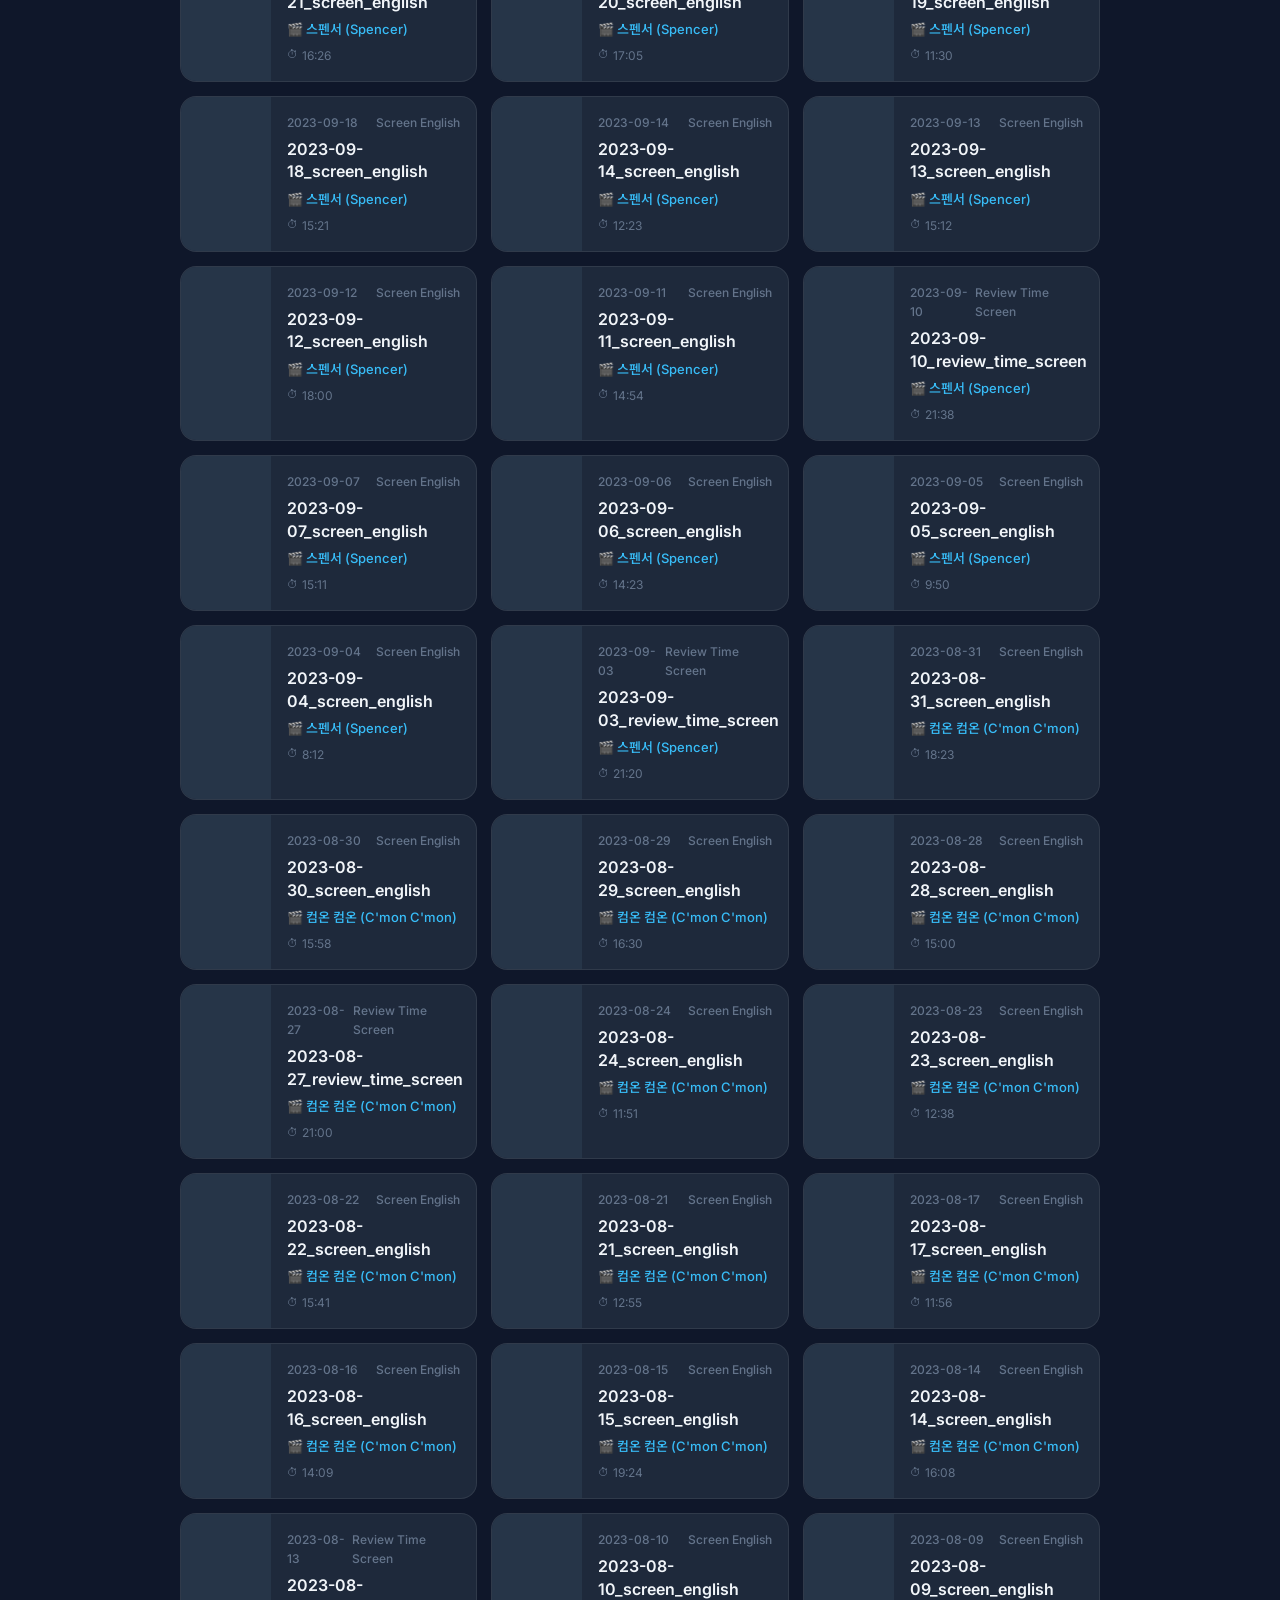
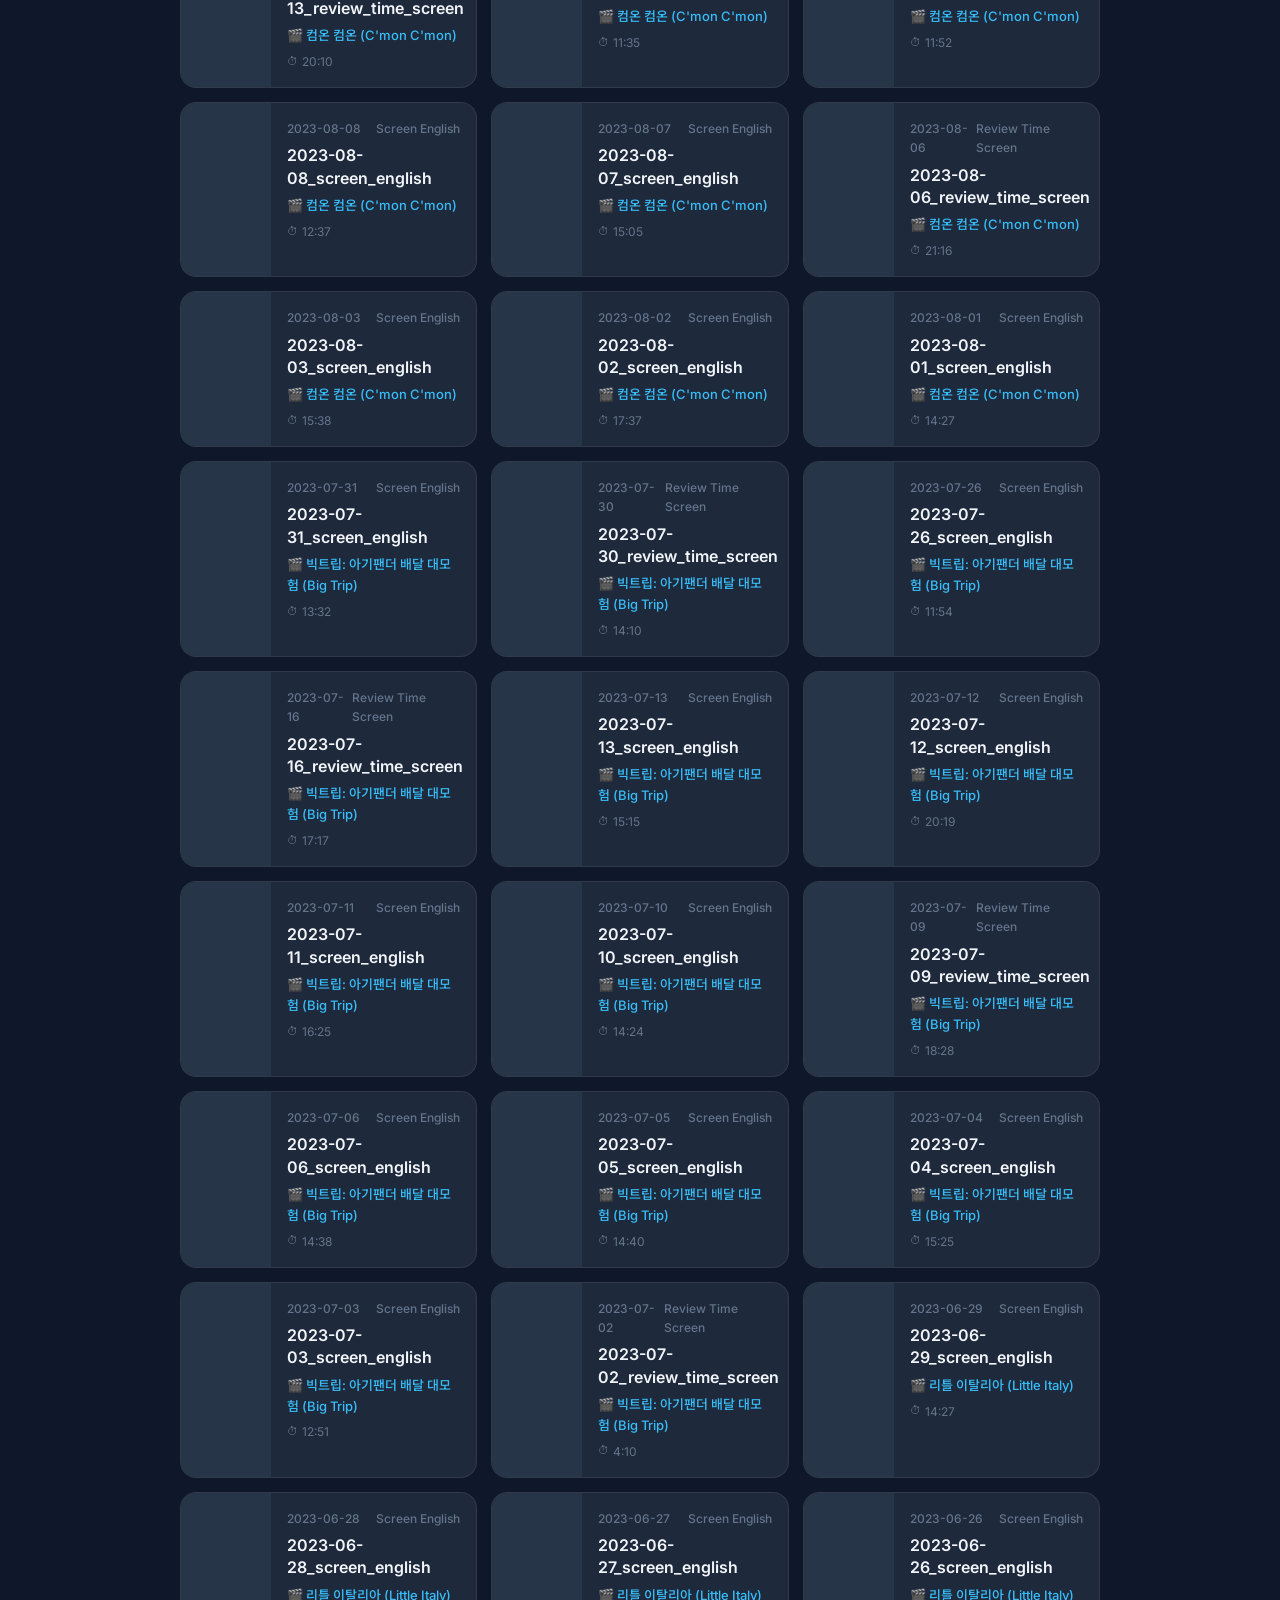
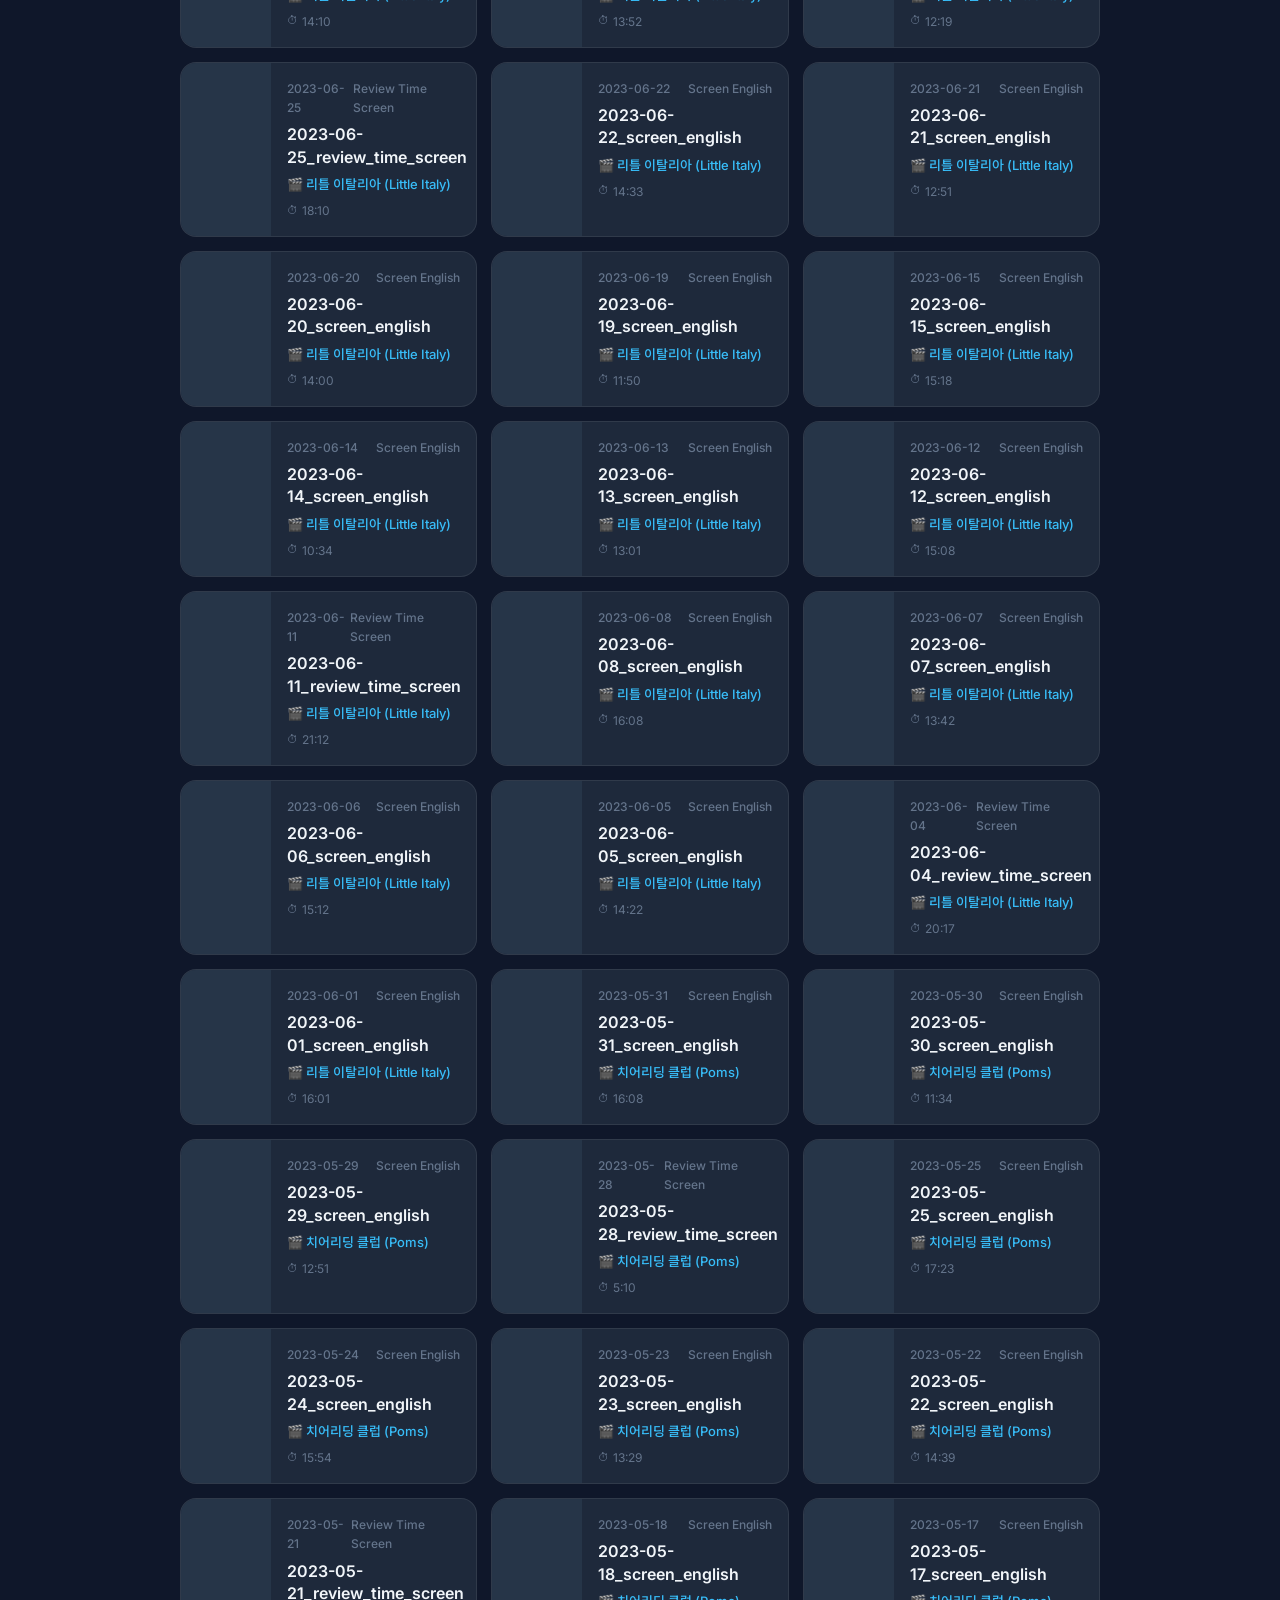
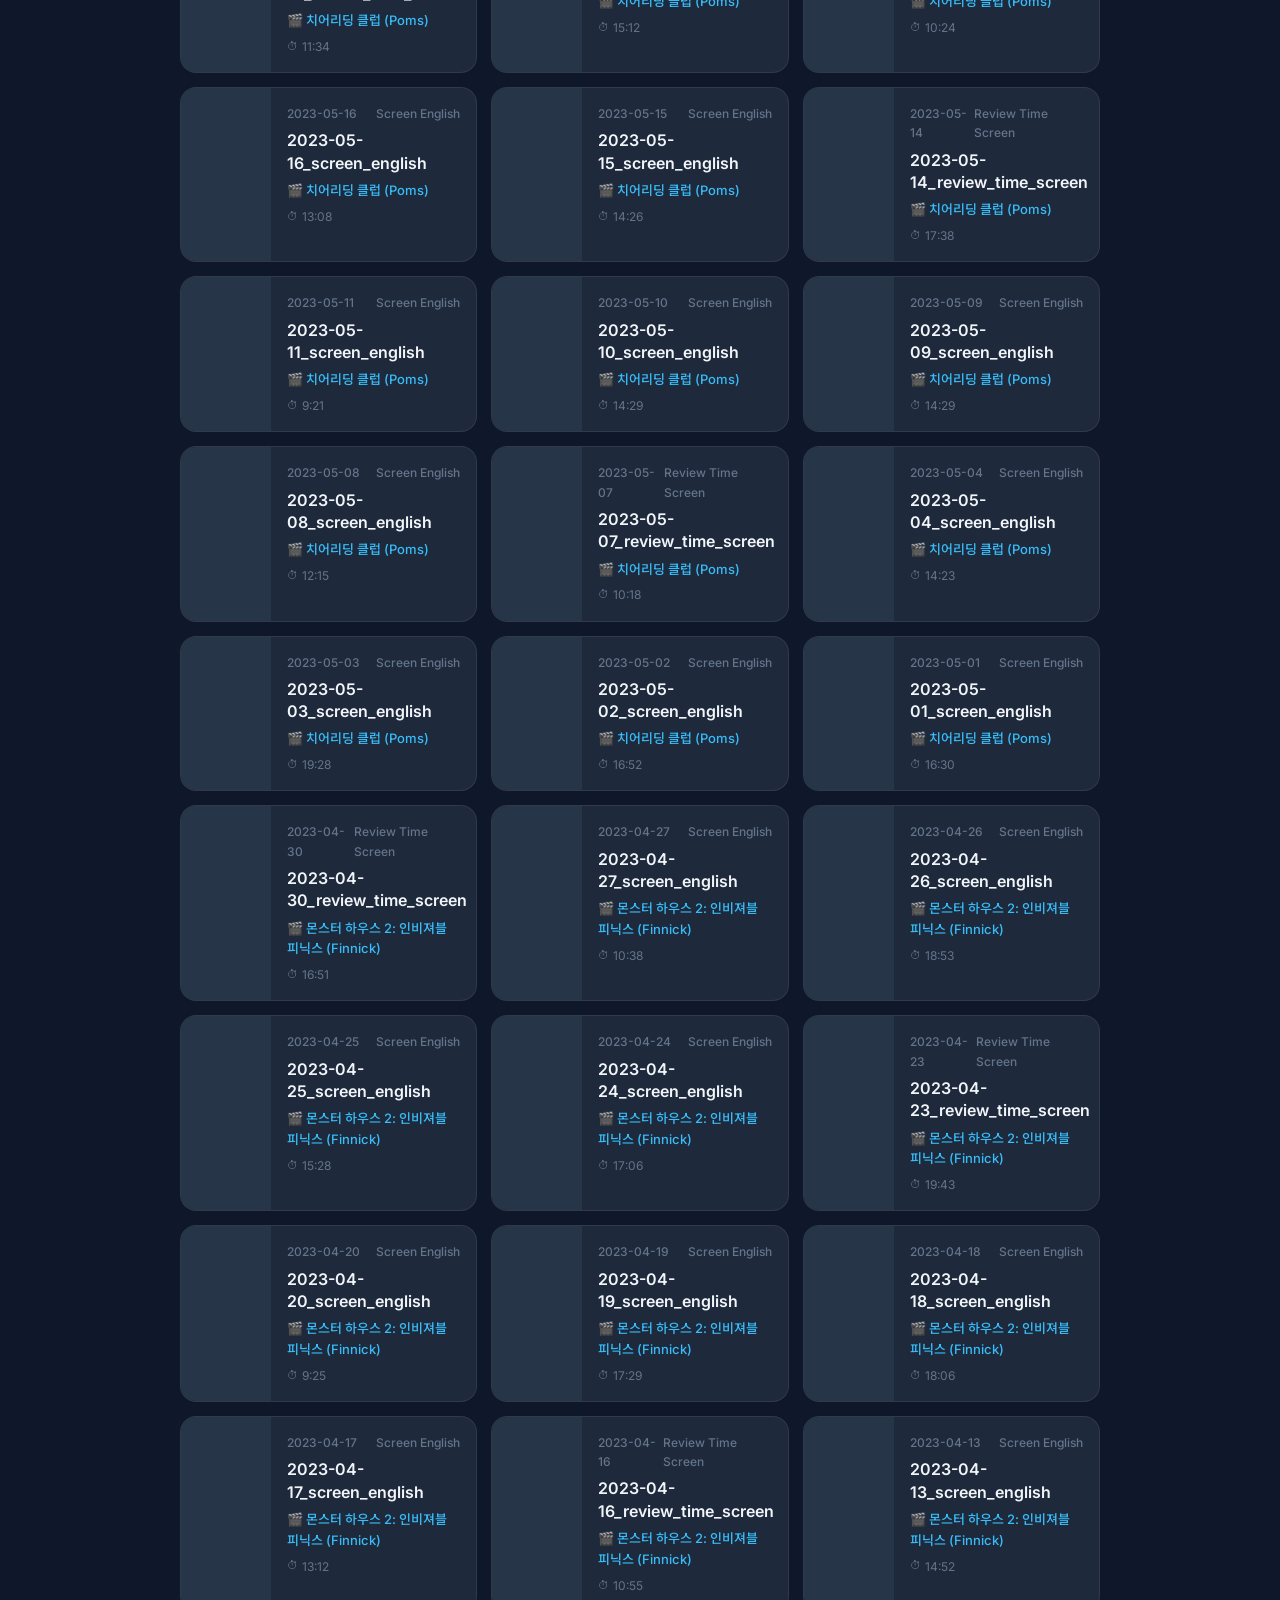
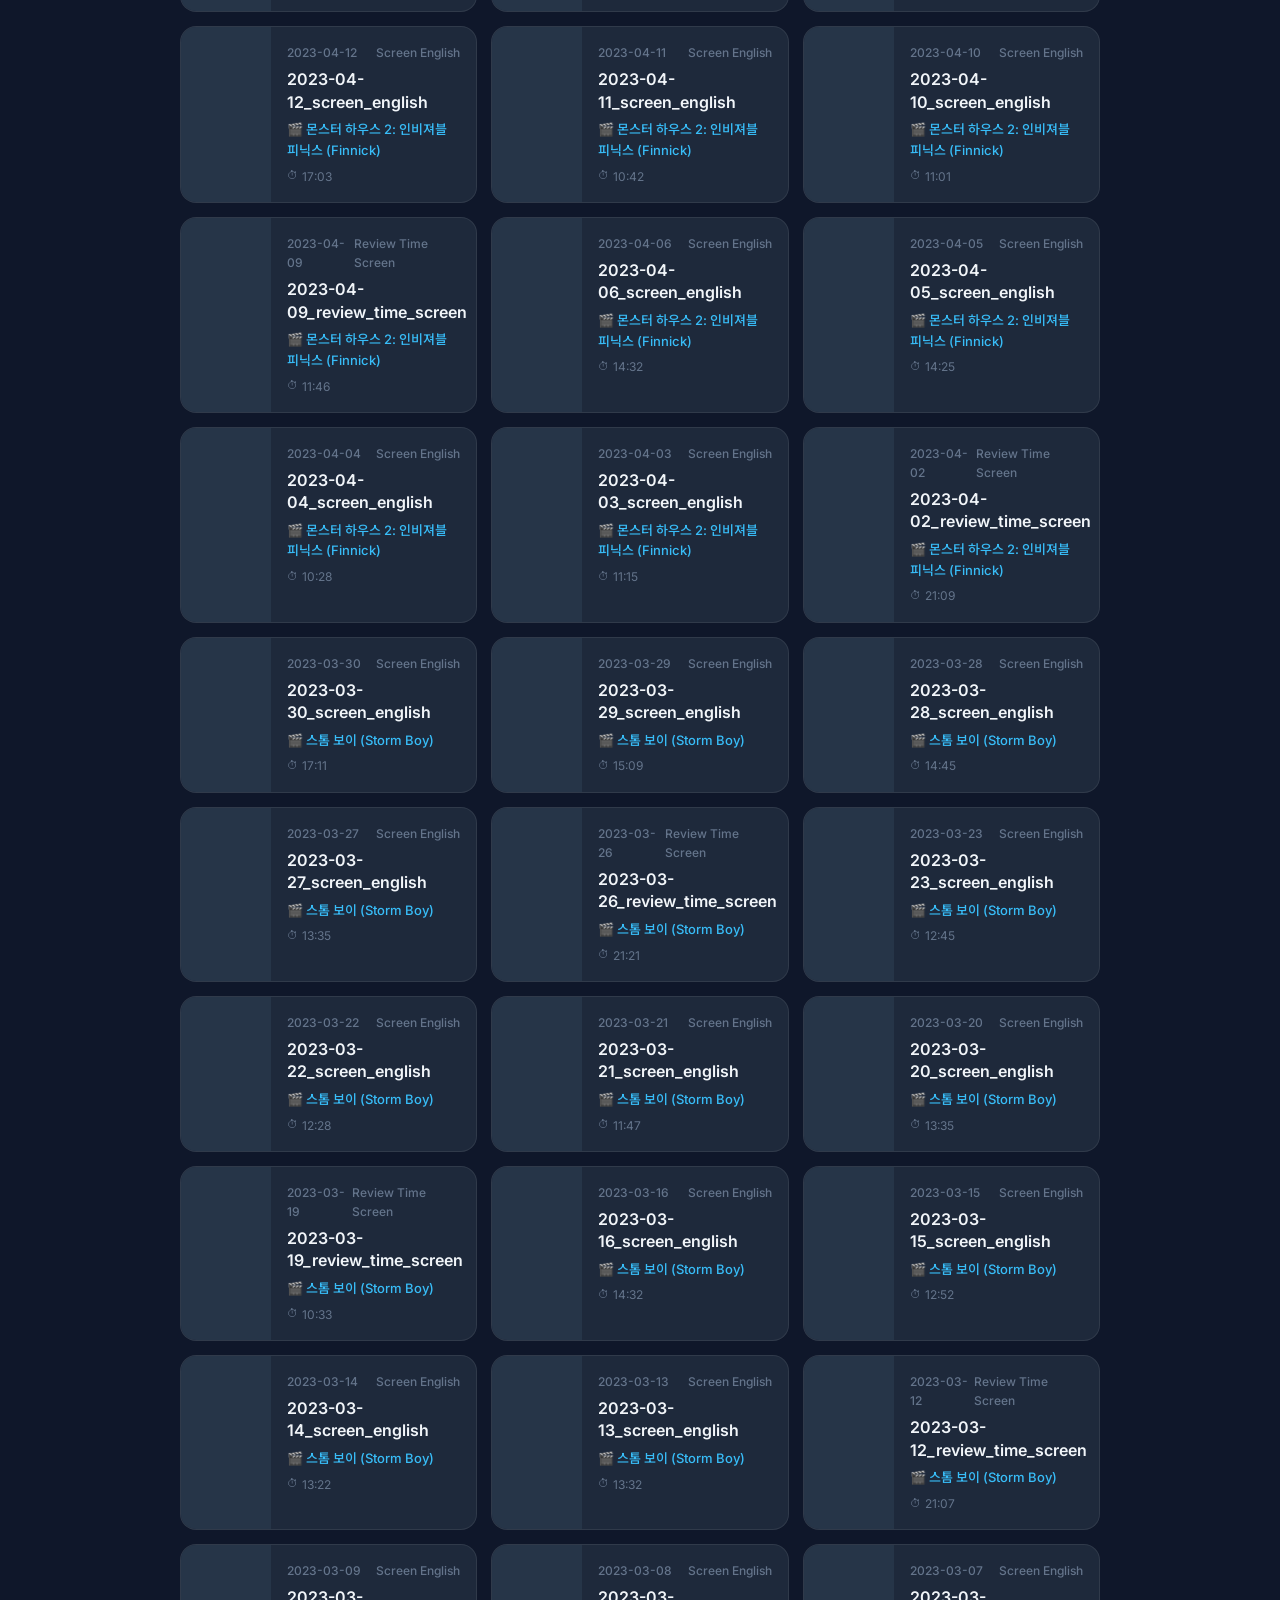
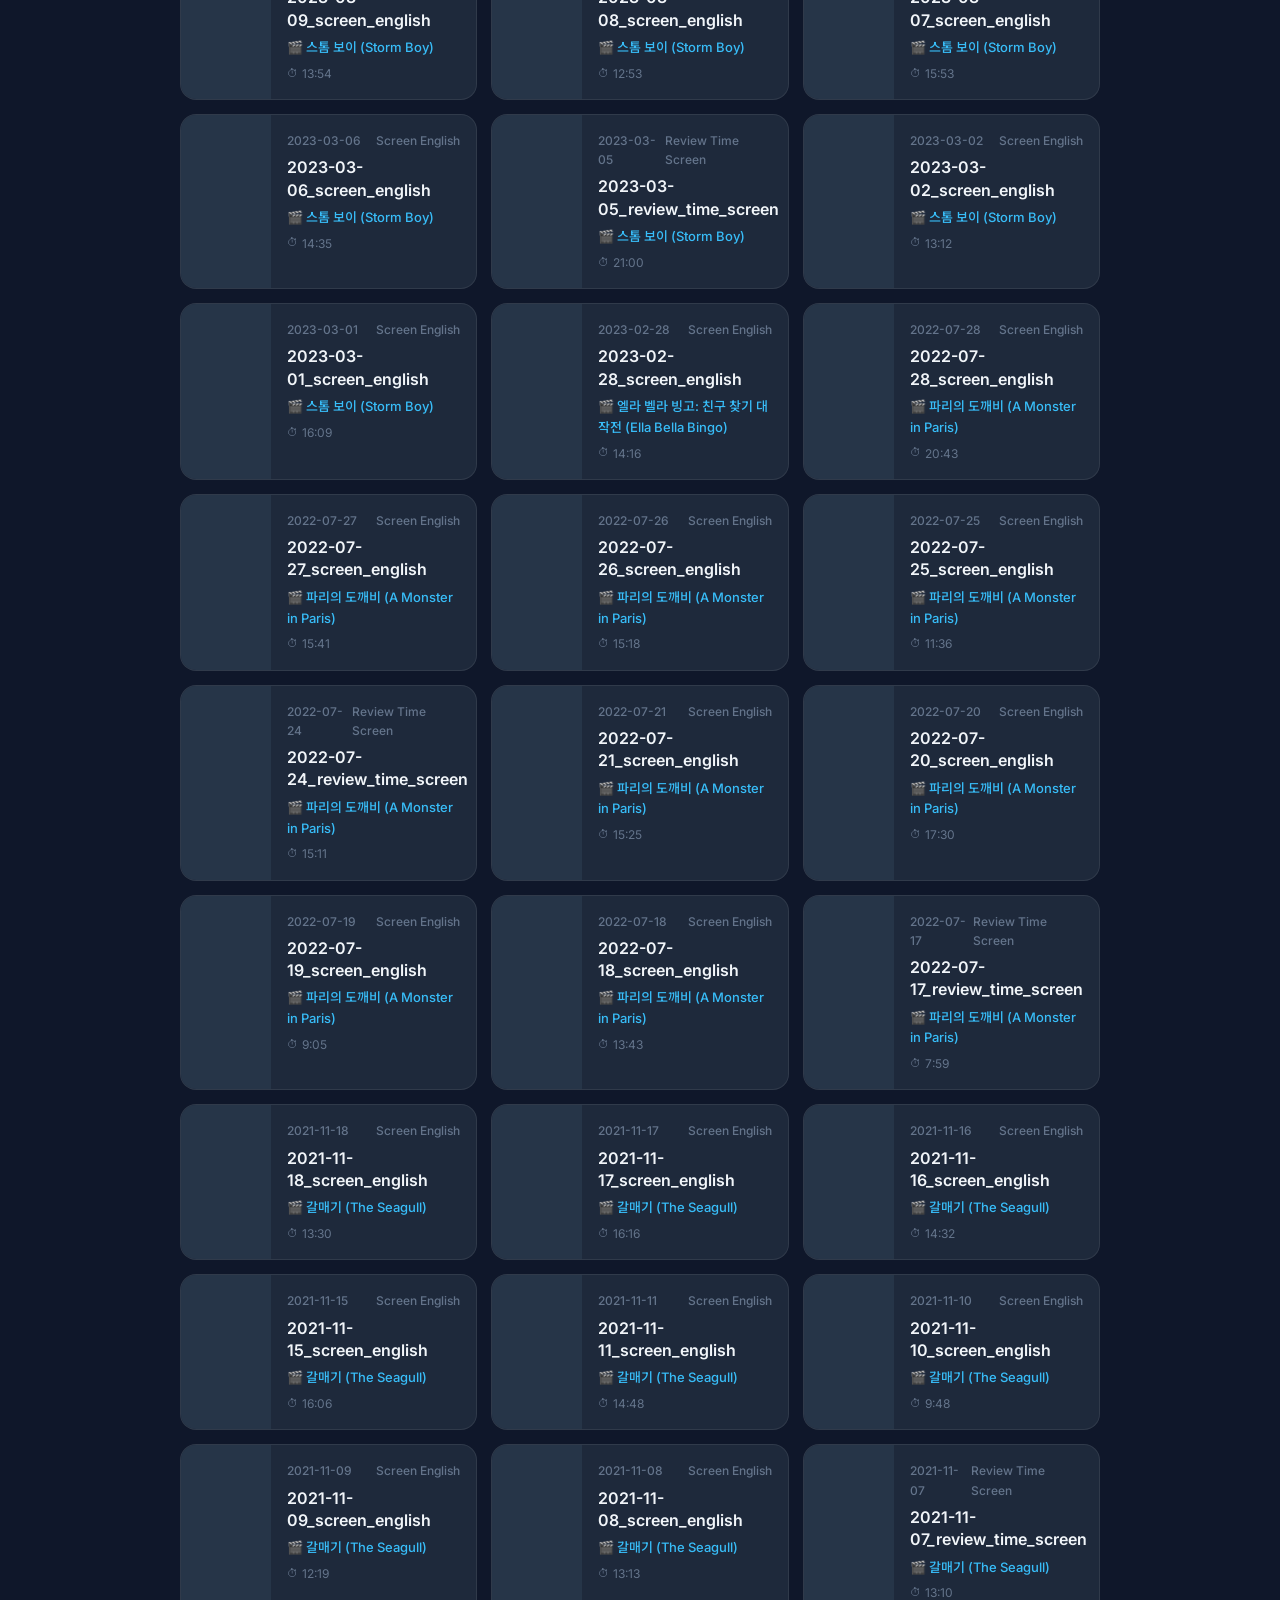
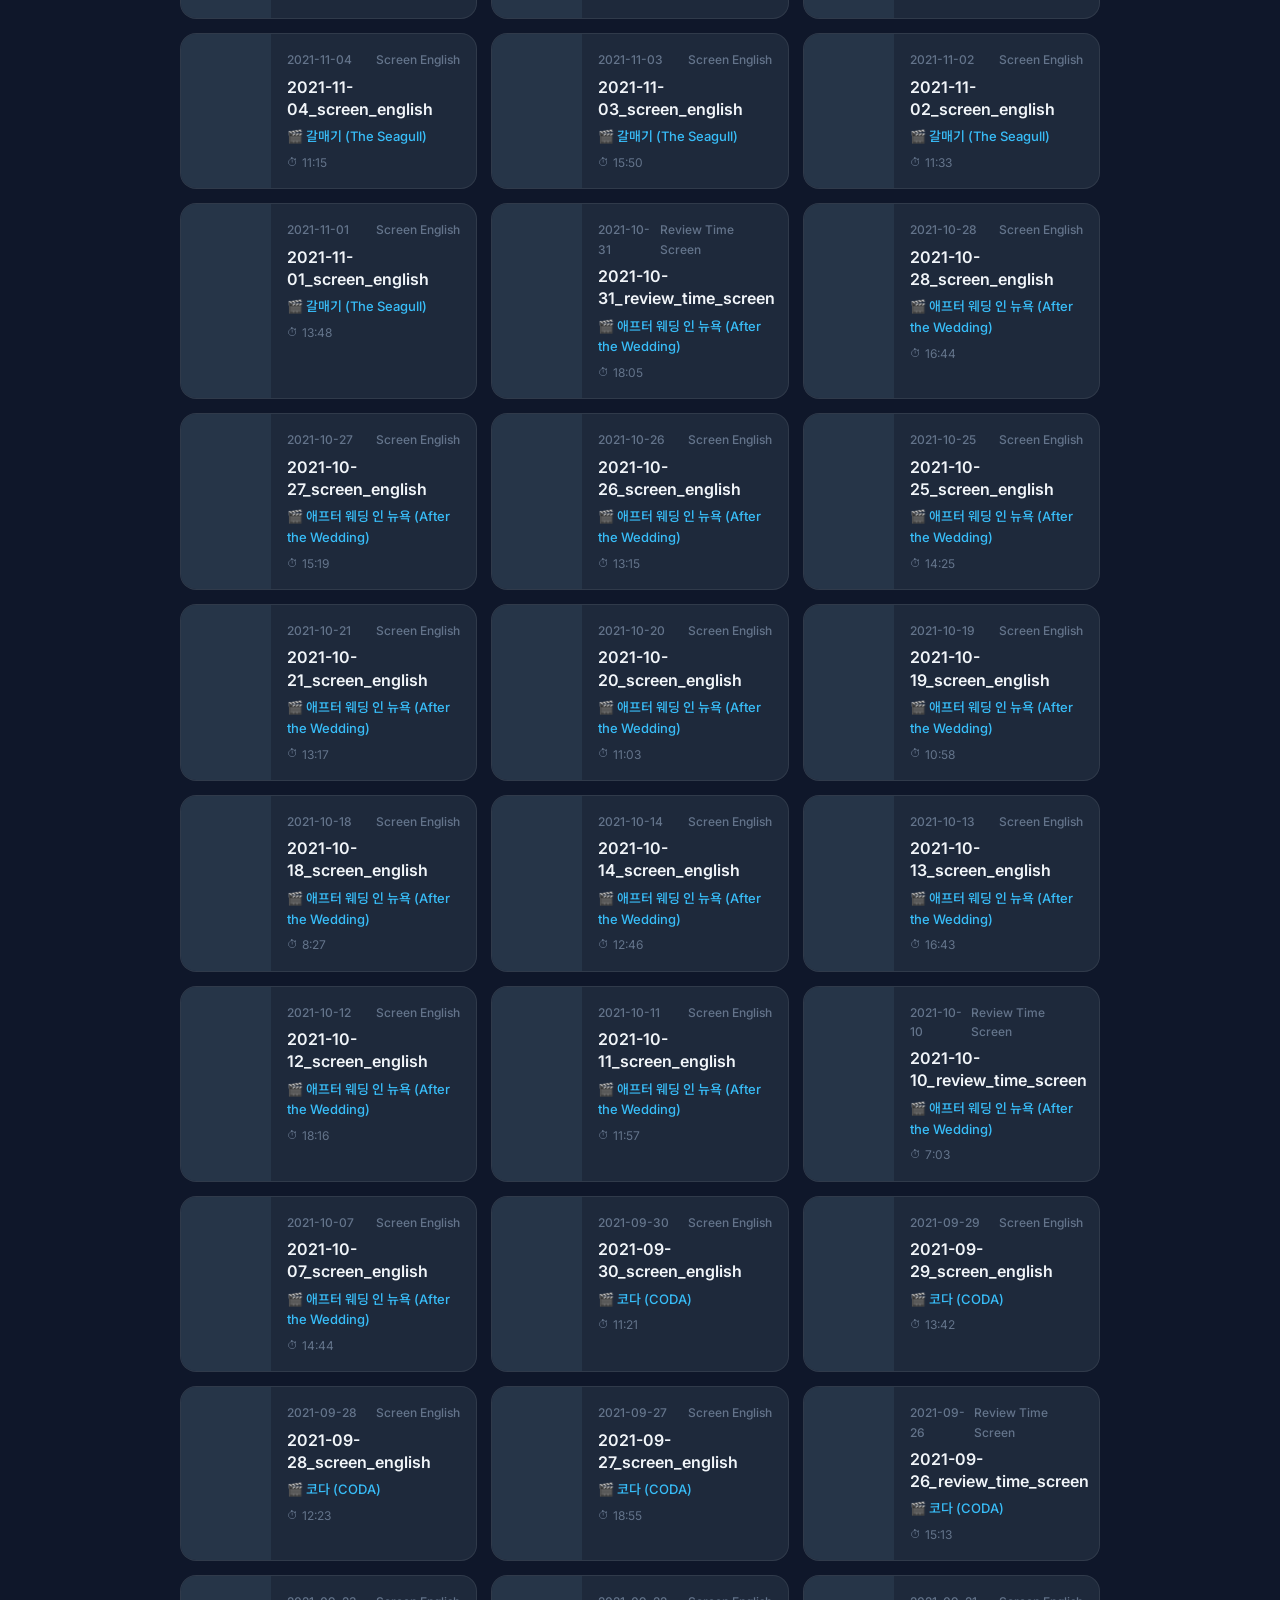
==== commit 1985b2b9: "fix: card thumbnail img tag for mobile compatibility - Replace background-image with <img> tag - mor" ====
--- a/index.html
+++ b/index.html
@@ -105,7 +105,9 @@
         a.className = "card";
         a.href = `play.html?id=${encodeURIComponent(e.id)}&autoplay=1`;
         a.innerHTML = `
-          <div class="card-thumb" id="thumb-${e.id}"></div>
+          <div class="card-thumb">
+            <img class="card-thumb-img" src="" alt="" loading="lazy" />
+          </div>
           <div class="card-body">
             <div class="top">
               <span>${e.date}</span>
@@ -116,14 +118,18 @@
             <div class="duration">${formatDuration(e.duration_sec)}</div>
           </div>
         `;
-        // 비동기로 앨범아트 로딩
-        fetchArtwork(e.title, 200).then(url => {
-          const thumb = a.querySelector(".card-thumb");
-          if (url && thumb) {
-            thumb.style.backgroundImage = `url(${url})`;
-            thumb.classList.add("has-art");
-          }
-        });
+        const img = a.querySelector(".card-thumb-img");
+        // AI 생성 이미지 우선, 없으면 iTunes 앨범아트
+        const setImg = (url) => {
+          if (!url) return;
+          img.src = url;
+          img.style.opacity = "1";
+        };
+        if (e.artwork_generated_url) {
+          setImg(e.artwork_generated_url);
+        } else {
+          fetchArtwork(e.title, 200).then(setImg);
+        }
         return a;
       }
 
--- a/style.css
+++ b/style.css
@@ -163,16 +163,23 @@
   overflow: hidden;
 }
 .card-thumb {
-  width: 100px;
-  min-height: 100px;
+  width: 90px;
+  min-height: 90px;
   flex-shrink: 0;
   background: var(--surface-2);
-  background-size: cover;
-  background-position: center;
+  overflow: hidden;
+  display: flex;
+  align-items: center;
+  justify-content: center;
+}
+.card-thumb-img {
+  width: 90px;
+  height: 90px;
+  object-fit: cover;
+  display: block;
+  opacity: 0;
   transition: opacity 0.3s ease;
-}
-.card-thumb.has-art {
-  opacity: 1;
+  flex-shrink: 0;
 }
 .card-body {
   padding: 16px;
@@ -269,6 +276,13 @@
   transition: opacity 0.4s ease;
 }
 .artwork[src] { opacity: 1; }
+.artwork-slider {
+  position: relative;
+  width: 100%;
+  touch-action: pan-y;
+  user-select: none;
+  -webkit-user-select: none;
+}
 .artwork-wrap::after {
   content: "";
   position: absolute;
@@ -277,6 +291,43 @@
   right: 0;
   height: 60px;
   background: linear-gradient(transparent, var(--surface));
+  pointer-events: none;
+  z-index: 2;
+}
+.artwork-dots {
+  position: absolute;
+  bottom: 68px;
+  left: 0;
+  right: 0;
+  display: flex;
+  justify-content: center;
+  gap: 8px;
+  z-index: 3;
+}
+.dot {
+  width: 8px;
+  height: 8px;
+  border-radius: 50%;
+  background: rgba(255,255,255,0.35);
+  transition: background 0.2s, transform 0.2s;
+  cursor: pointer;
+}
+.dot.active {
+  background: #fff;
+  transform: scale(1.3);
+}
+.artwork-label {
+  position: absolute;
+  top: 12px;
+  right: 12px;
+  background: rgba(0,0,0,0.5);
+  backdrop-filter: blur(8px);
+  color: rgba(255,255,255,0.8);
+  font-size: 11px;
+  font-weight: 500;
+  padding: 4px 10px;
+  border-radius: 20px;
+  z-index: 3;
   pointer-events: none;
 }
 
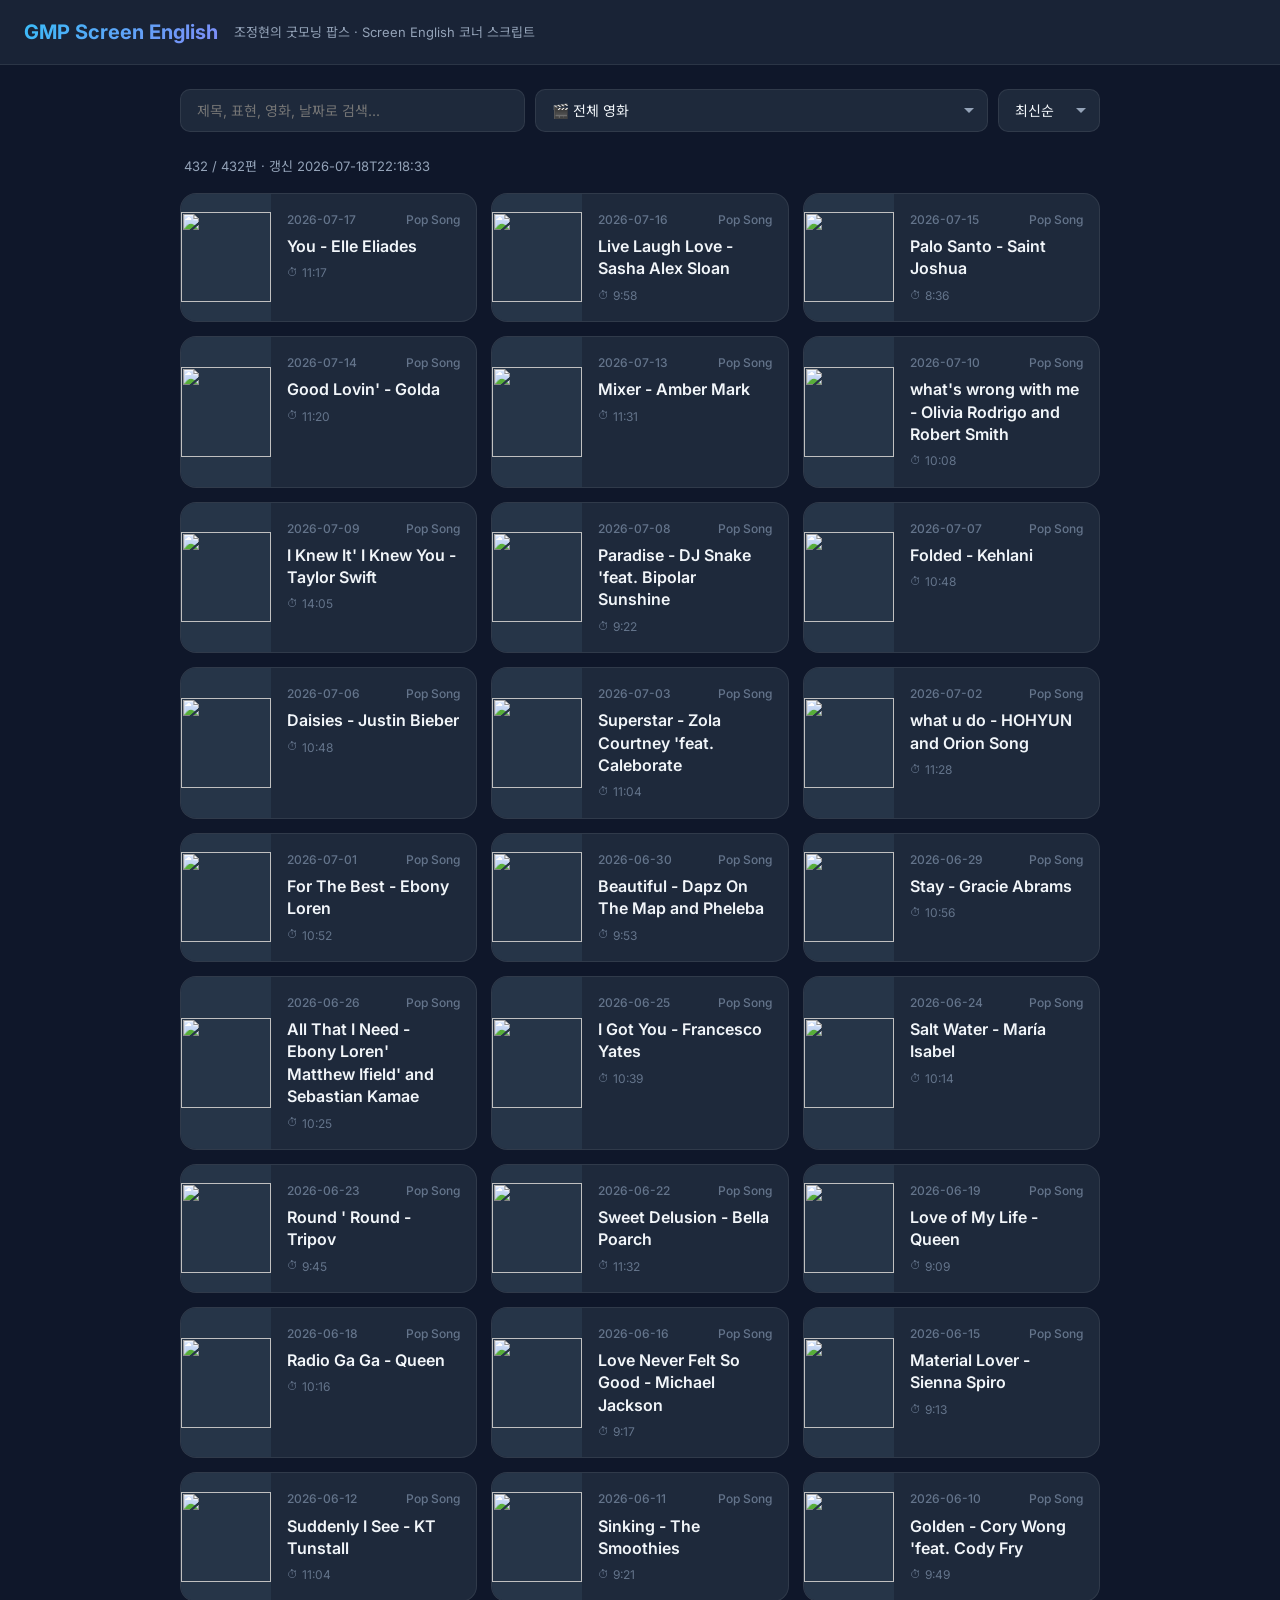
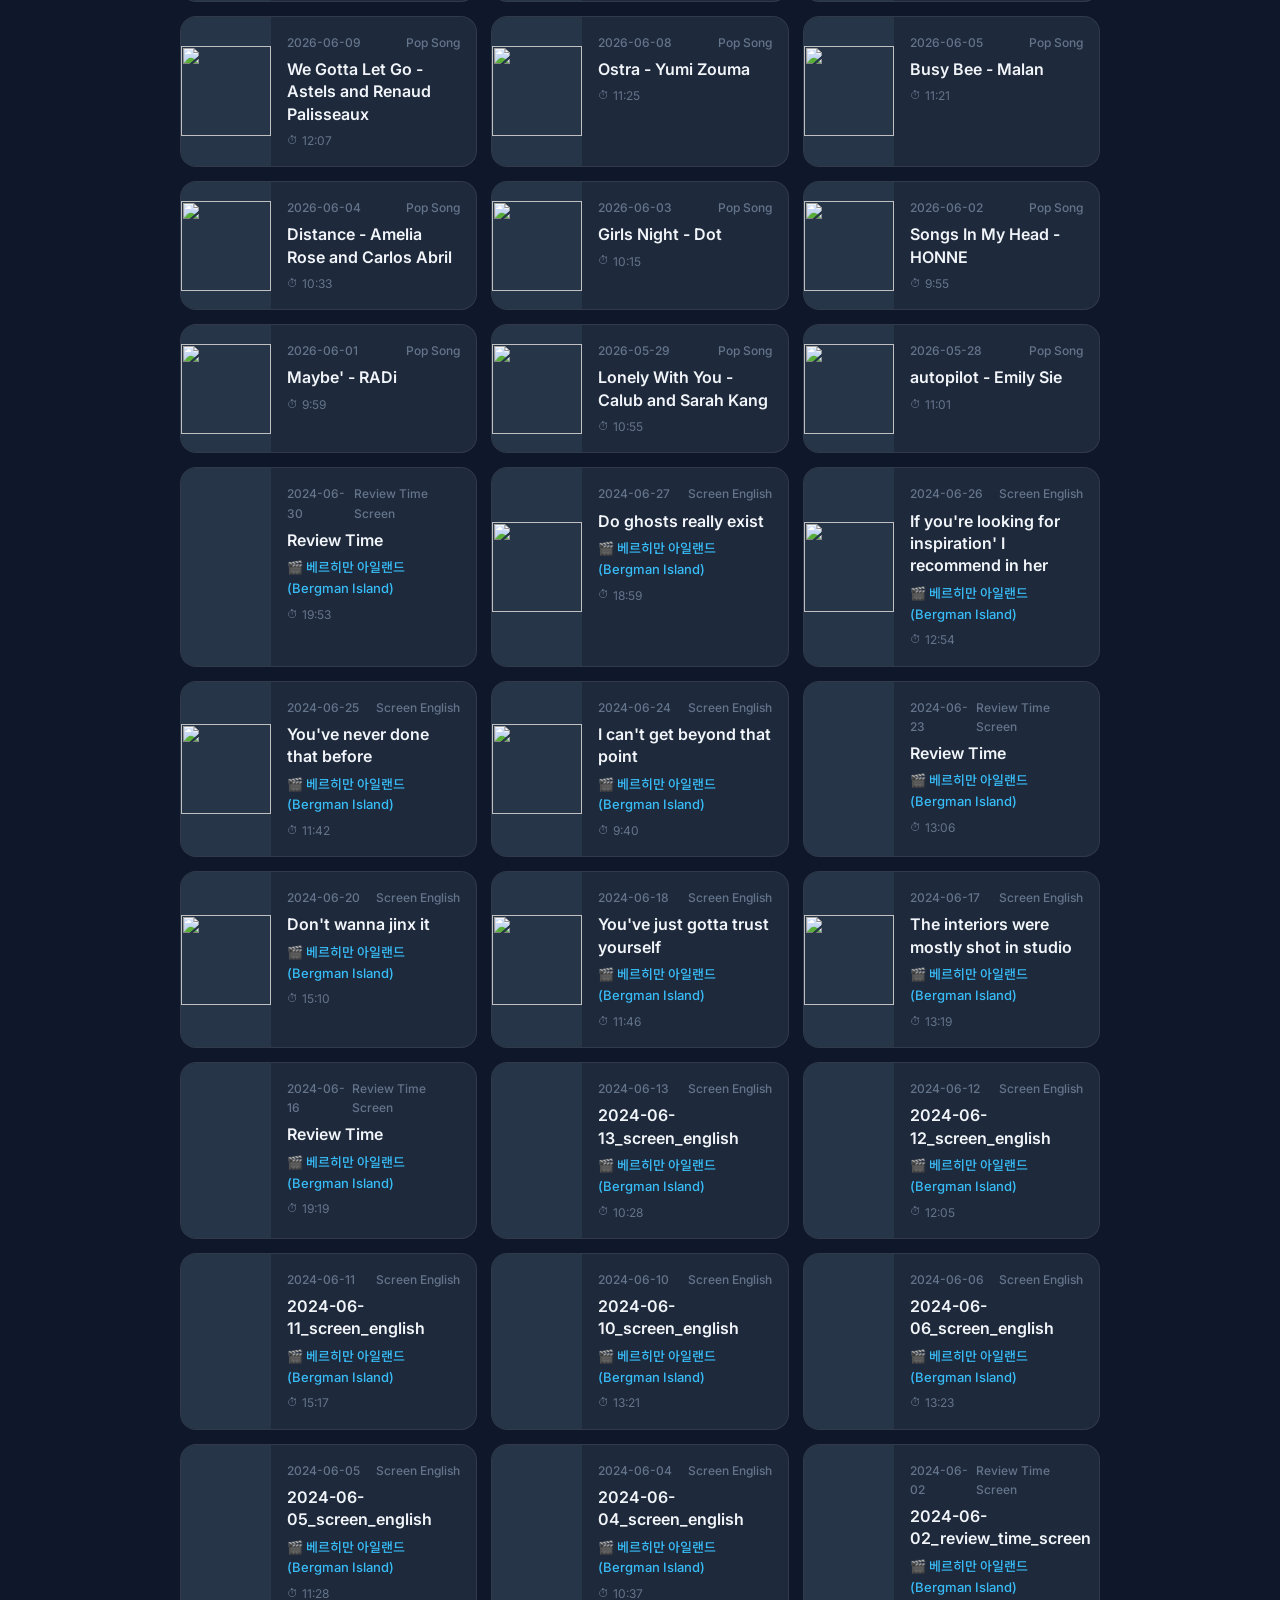
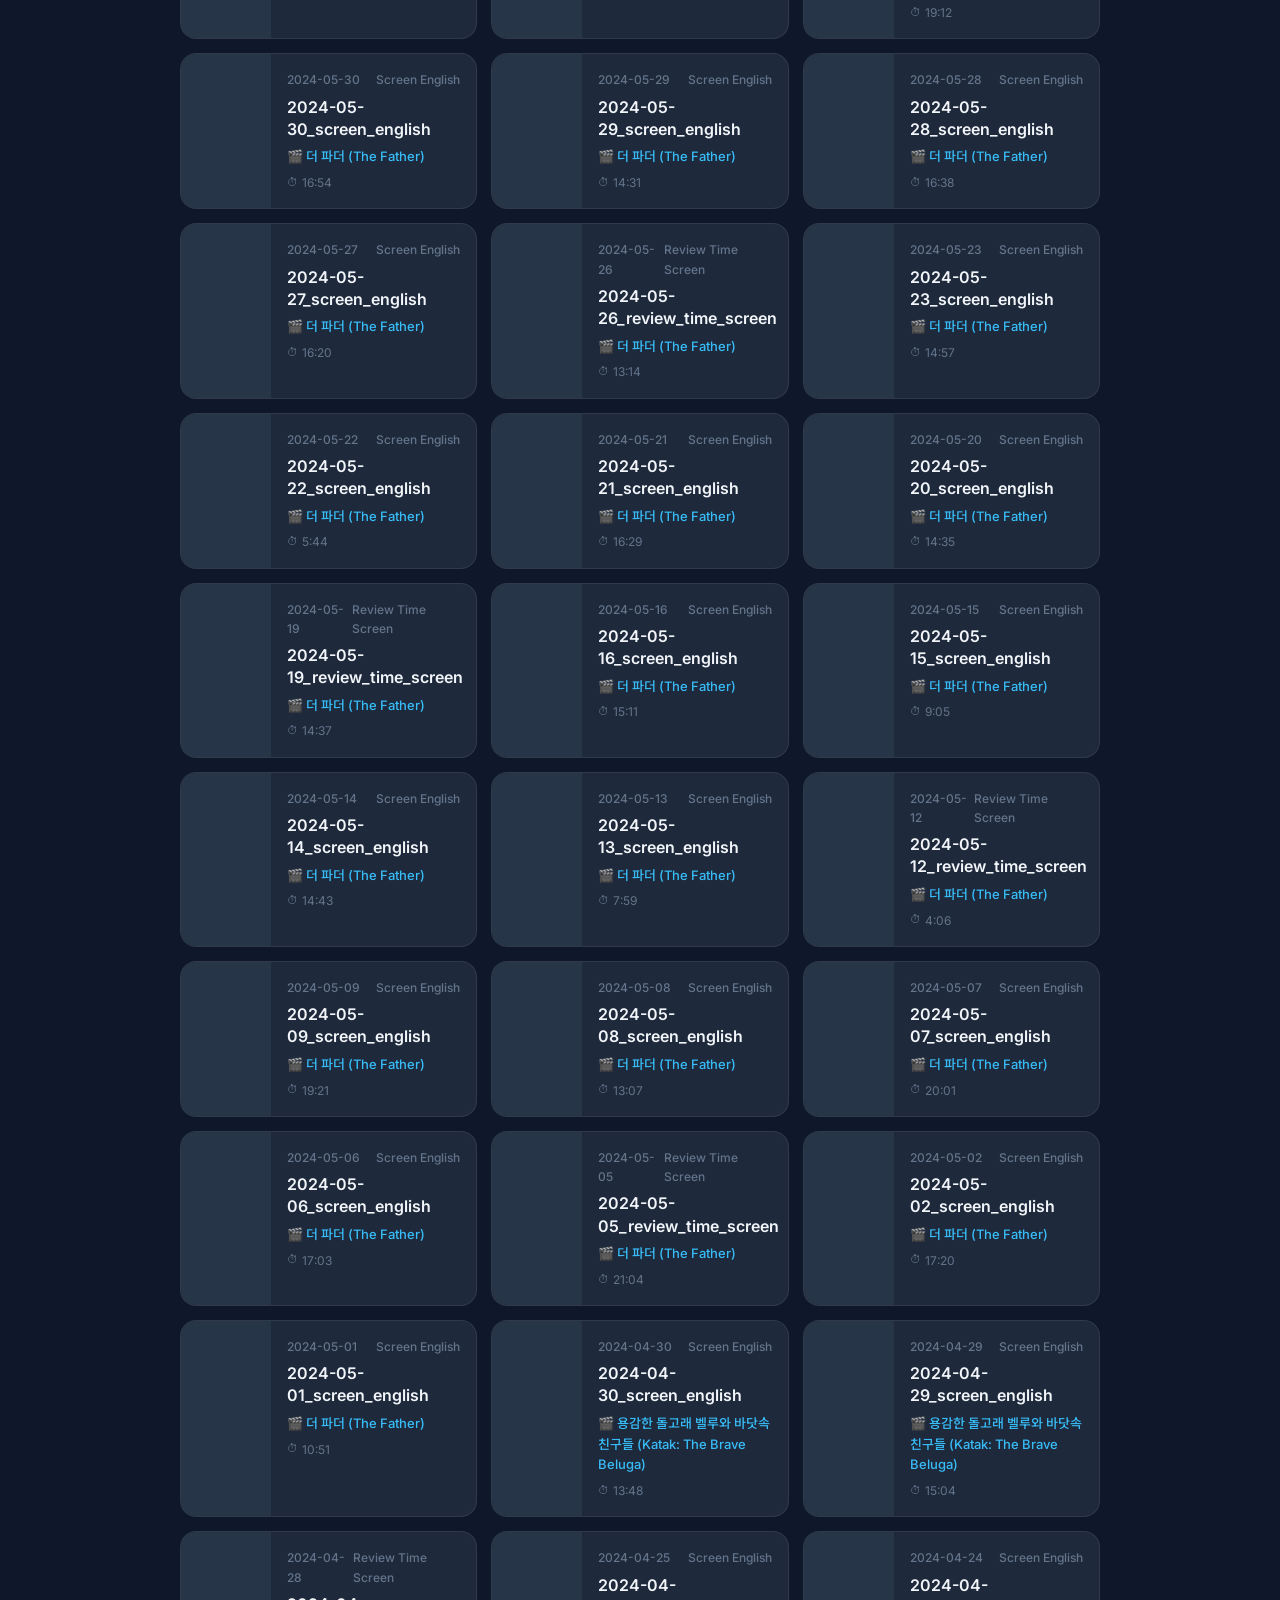
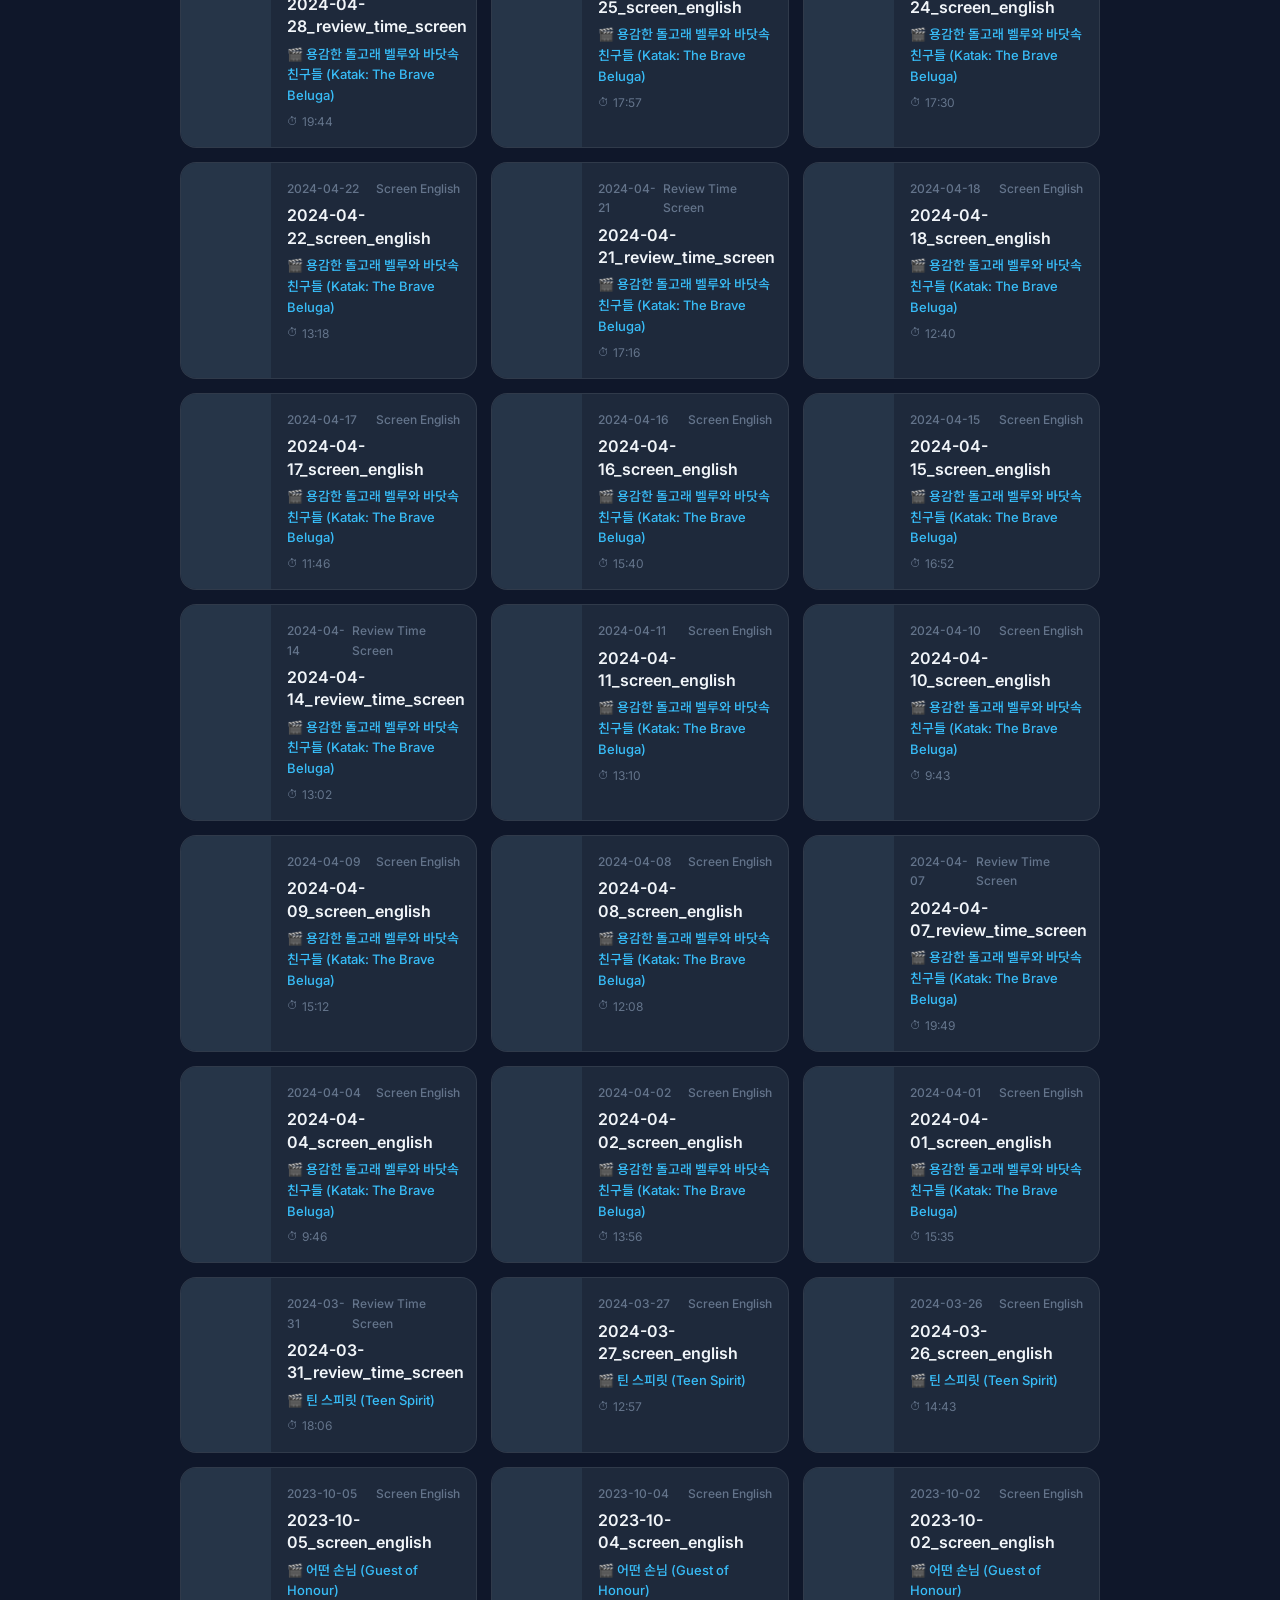
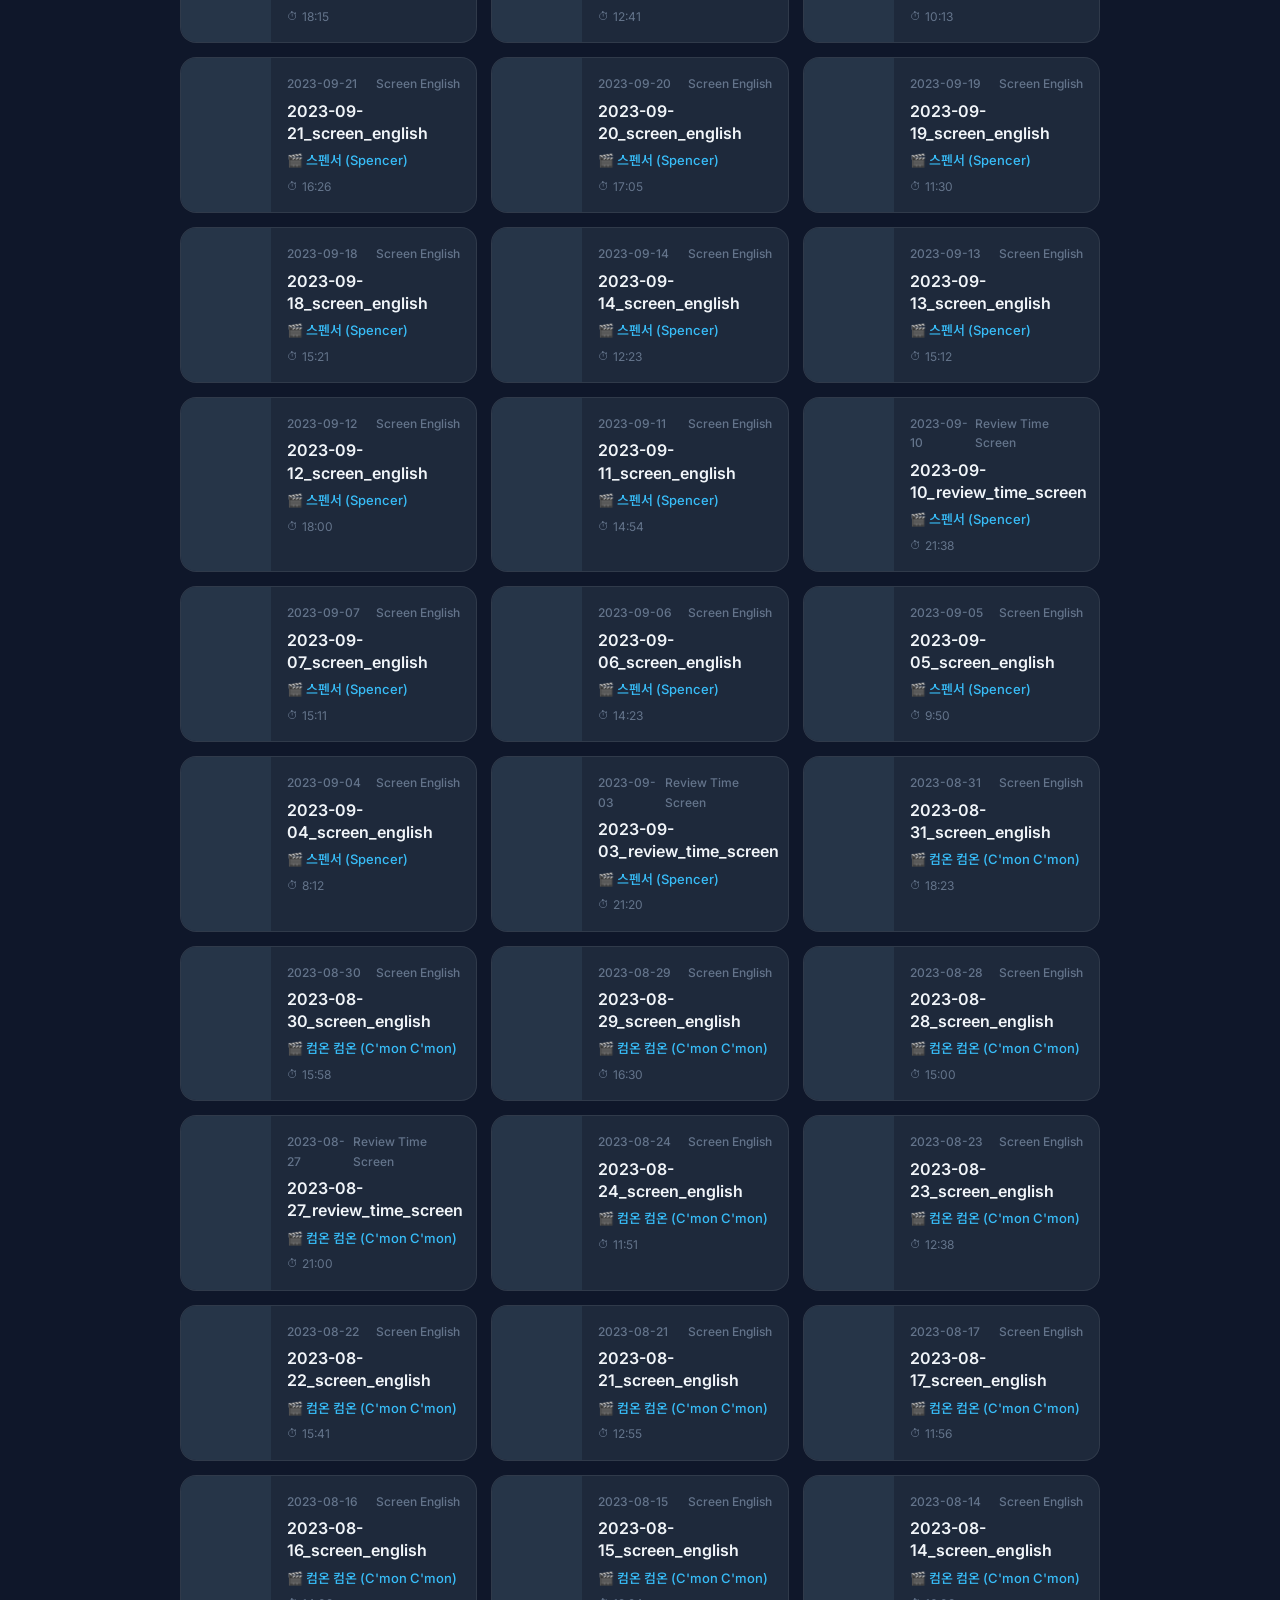
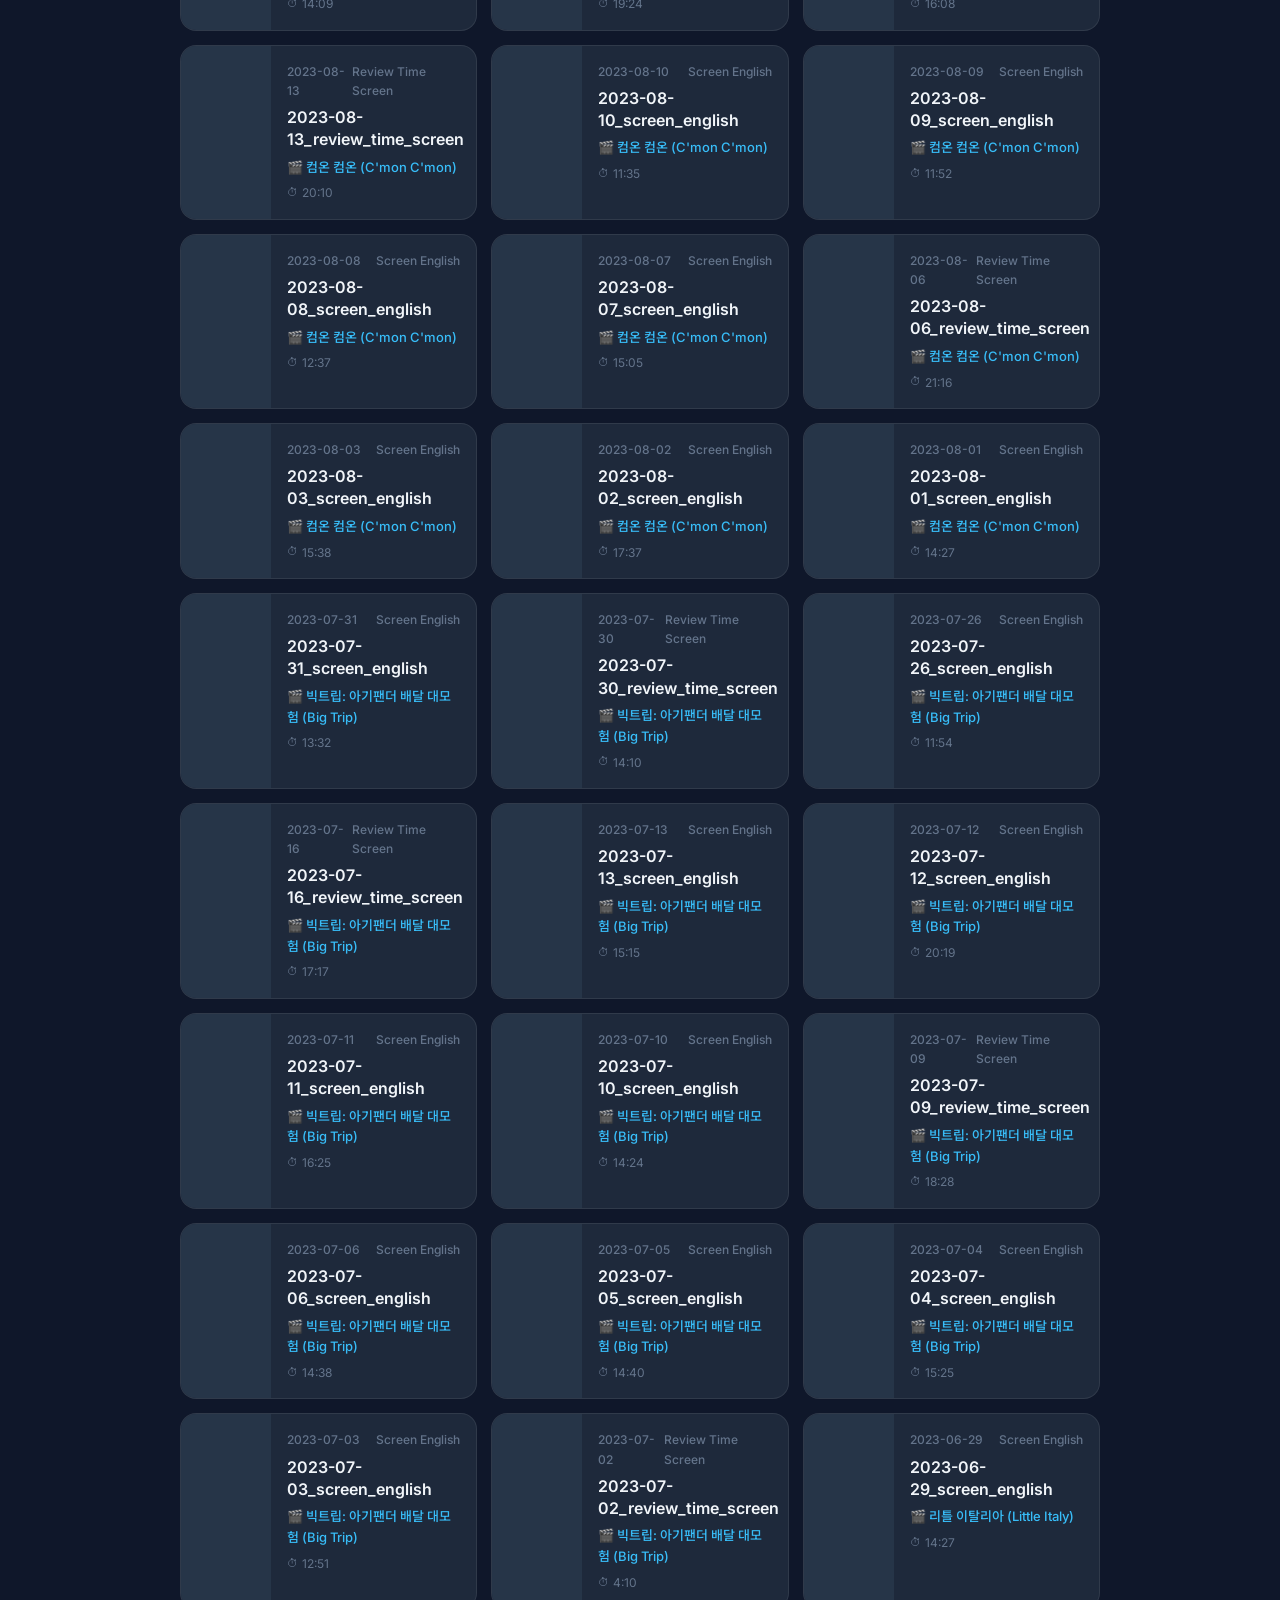
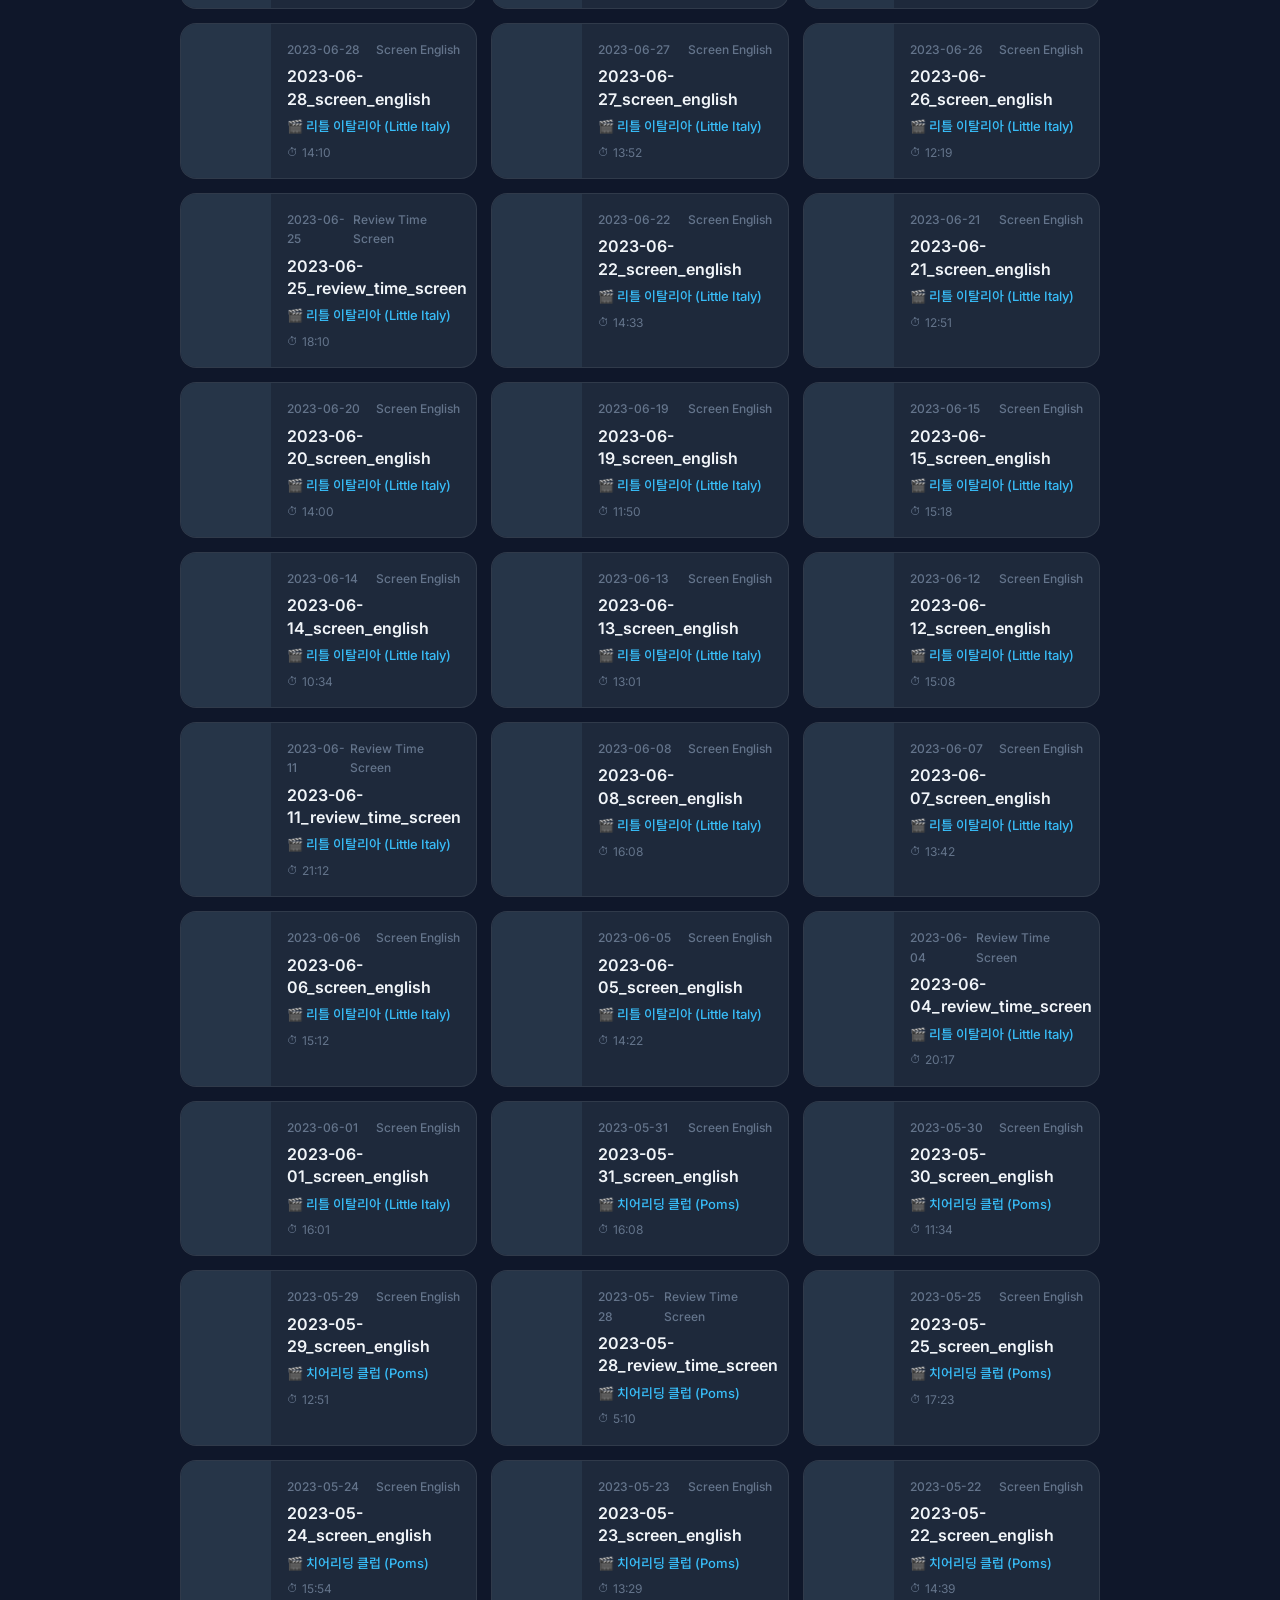
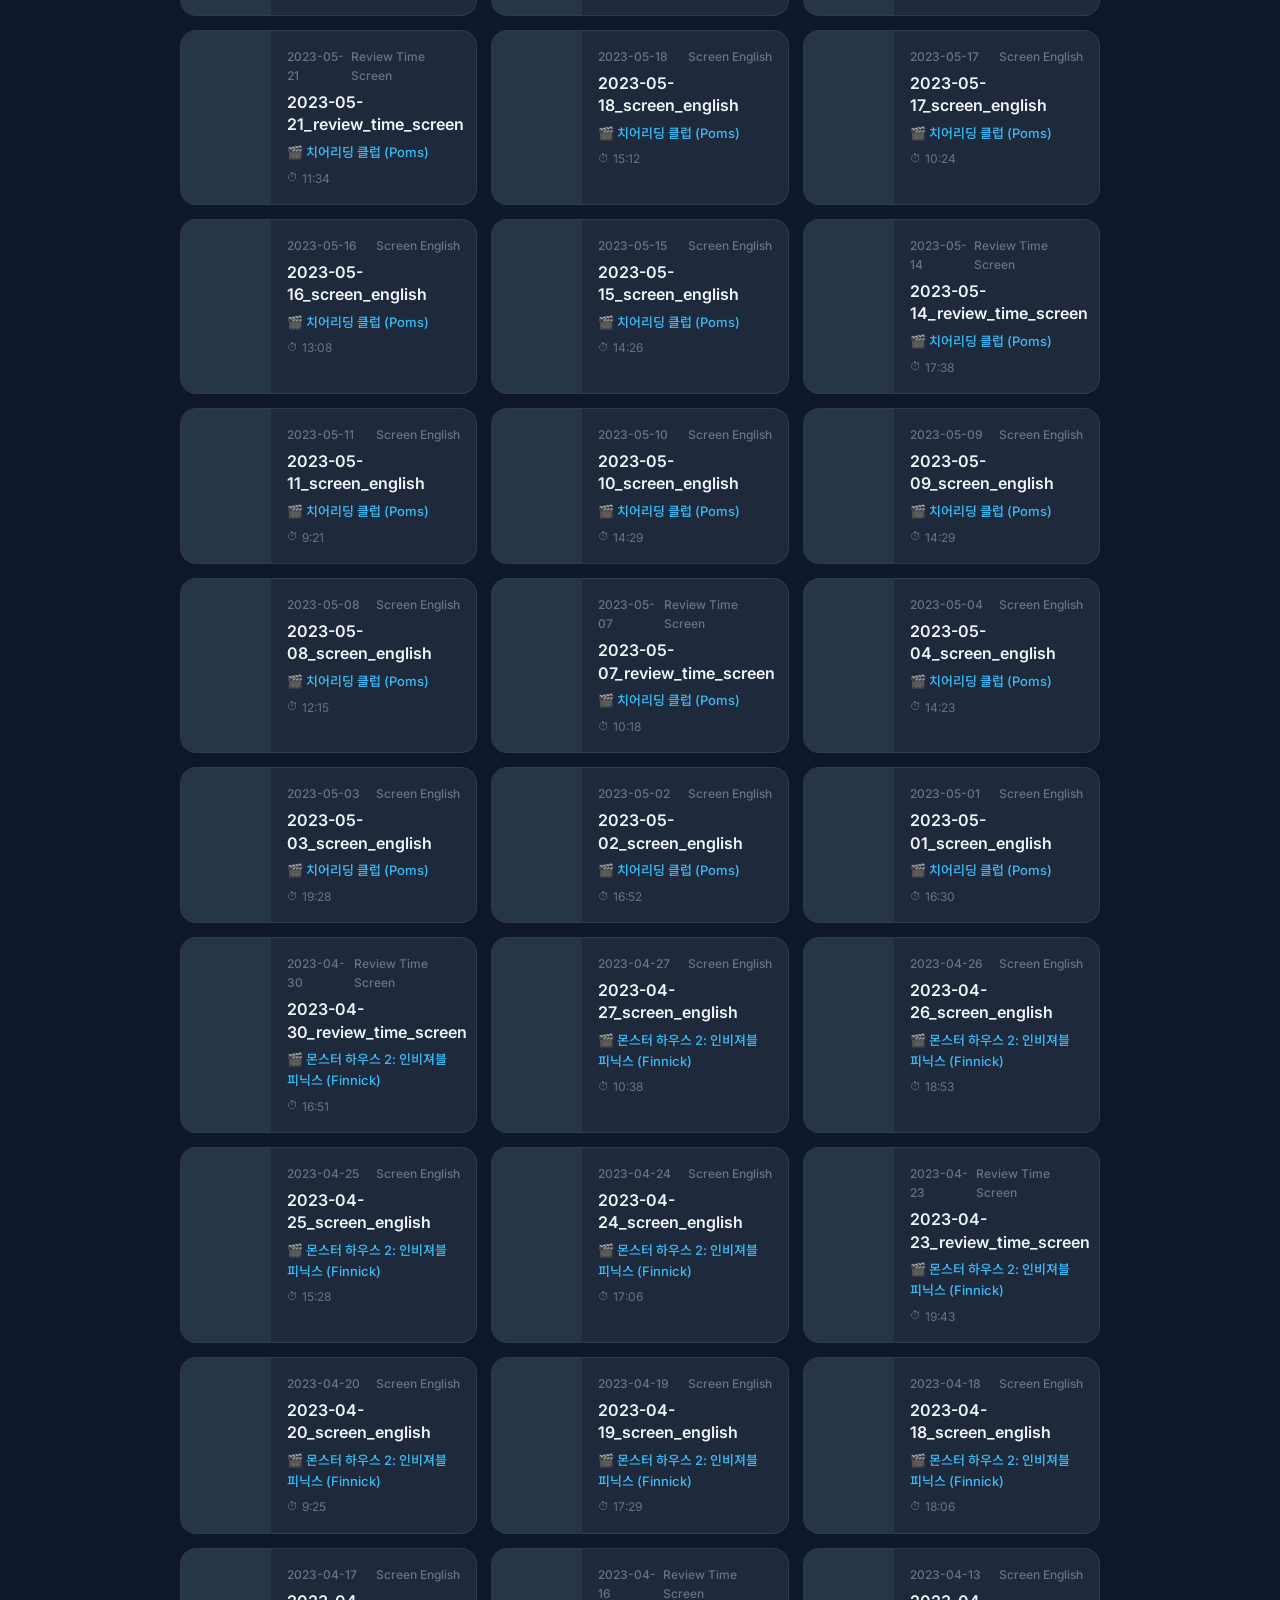
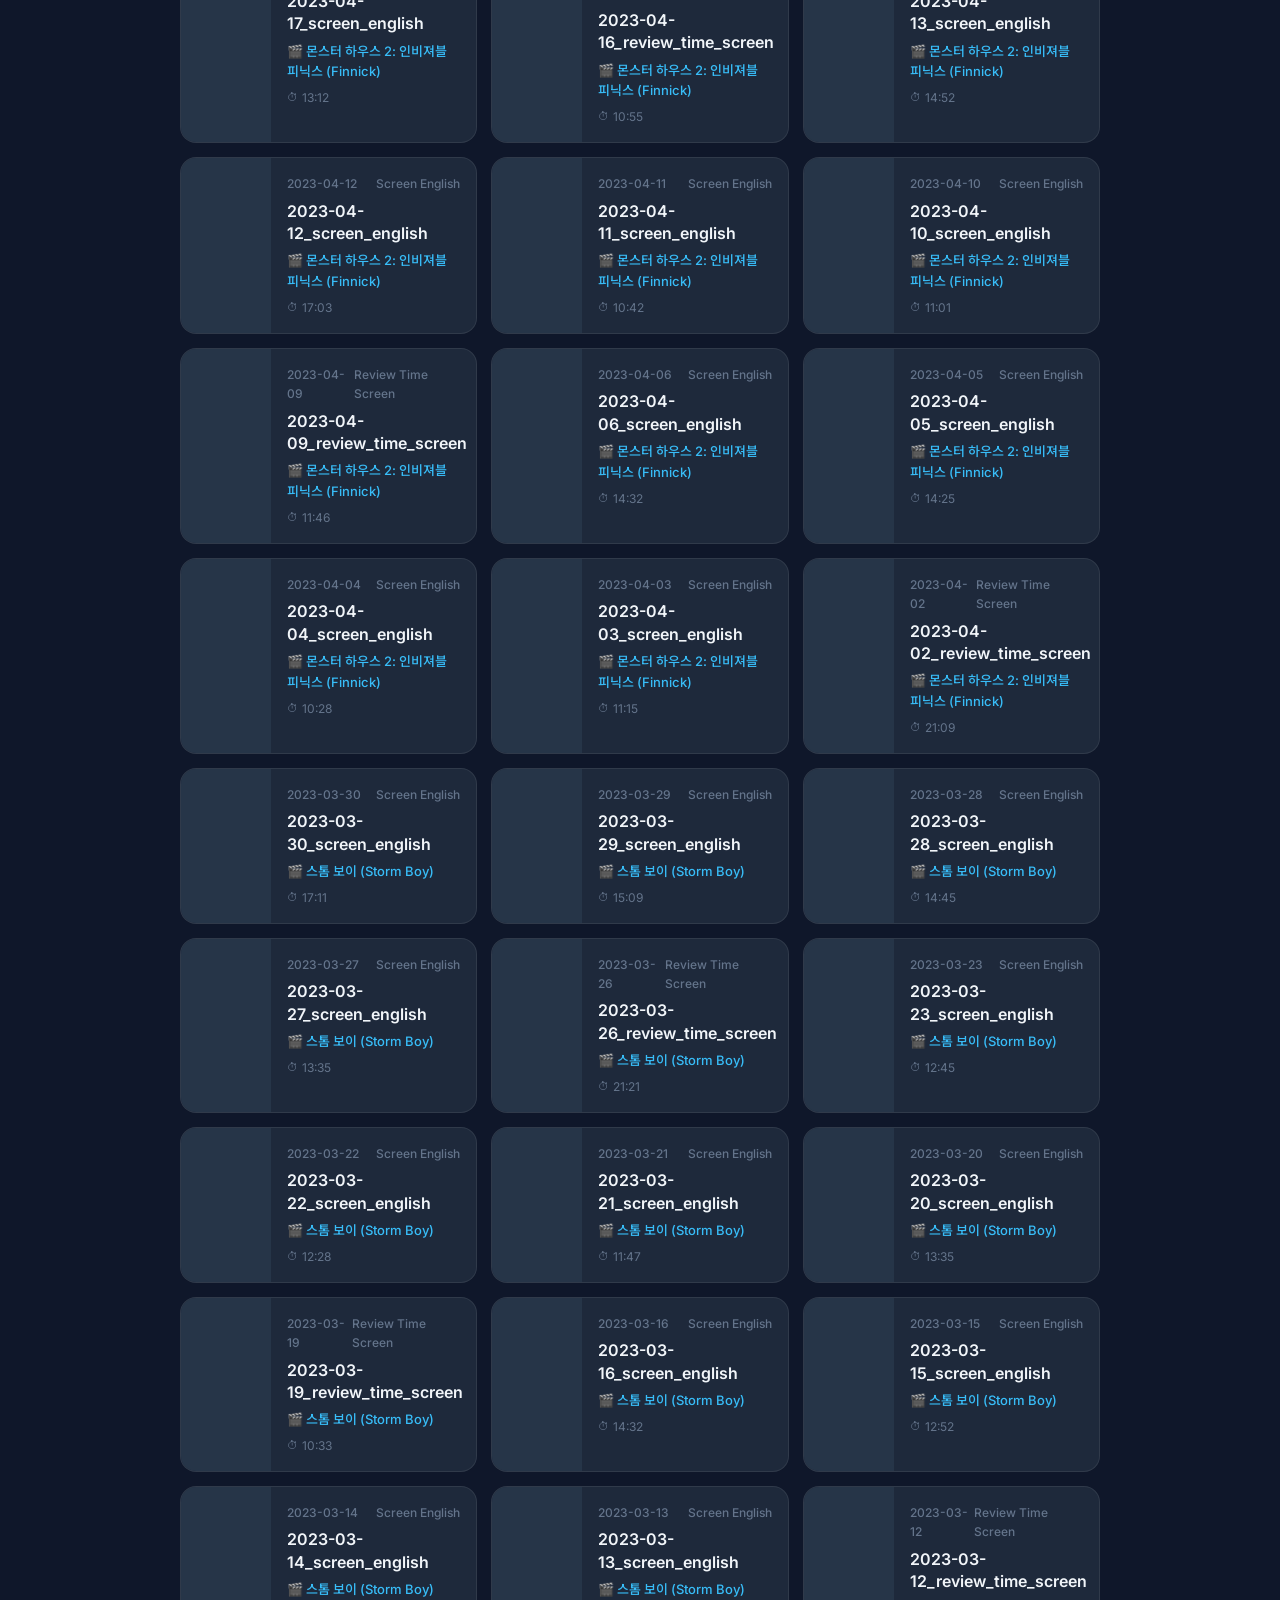
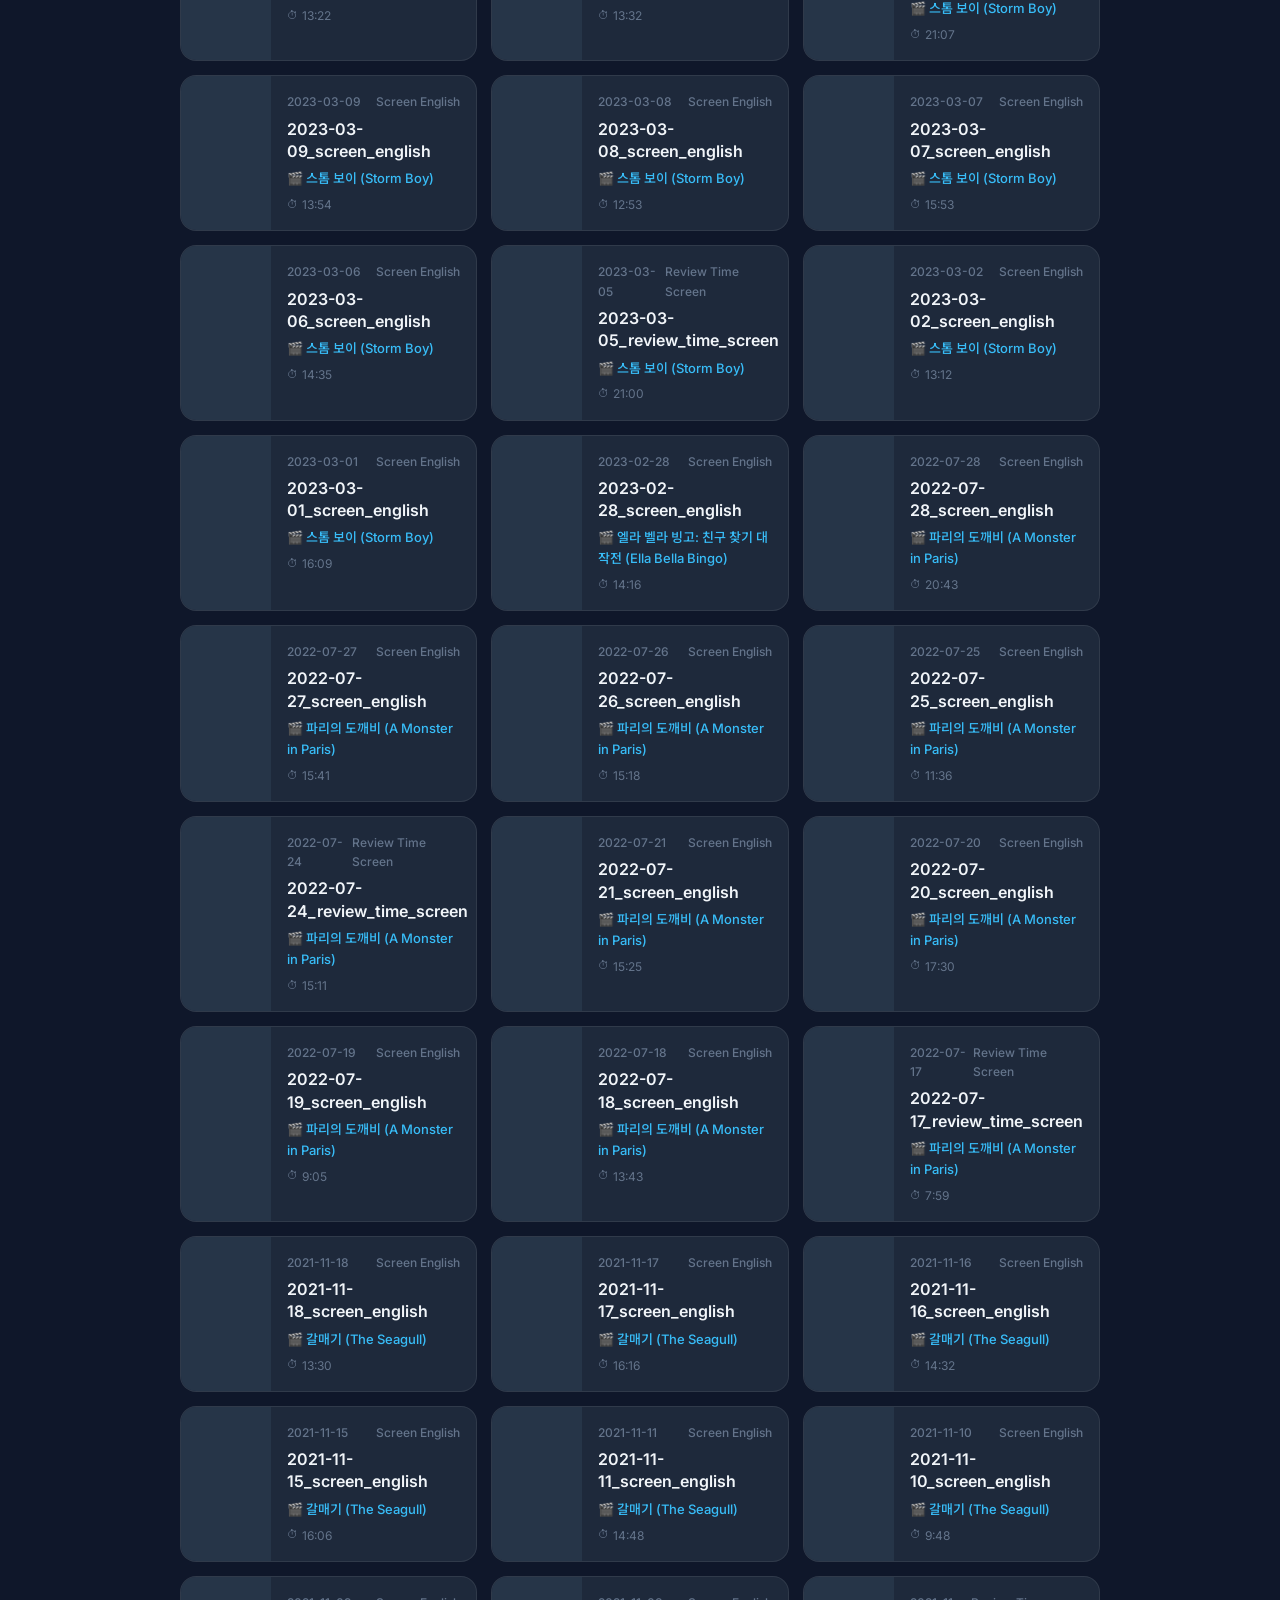
==== commit b0075070: "모바일에서 프로젝트 허브로 돌아가는 링크 추가" ====
--- a/index.html
+++ b/index.html
@@ -8,6 +8,22 @@
   <link rel="stylesheet" href="style.css" />
 </head>
 <body>
+  <a href="https://leeyunhome.github.io/" class="lyh-hub-back" aria-label="프로젝트 허브로 돌아가기">← 허브</a>
+  <style>
+    .lyh-hub-back{display:none}
+    @media (max-width:700px){
+      .lyh-hub-back{
+        display:inline-flex;align-items:center;gap:4px;
+        position:fixed;top:10px;left:10px;z-index:9999;
+        background:rgba(15,17,23,.85);color:#e2e6f0;
+        font:600 12px/1 -apple-system,'Segoe UI',sans-serif;
+        padding:6px 12px;border-radius:20px;
+        border:1px solid rgba(255,255,255,.15);
+        text-decoration:none;-webkit-backdrop-filter:blur(4px);backdrop-filter:blur(4px);
+      }
+    }
+  </style>
+
   <header class="site">
     <h1>GMP Screen English</h1>
     <span class="sub">조정현의 굿모닝 팝스 · Screen English 코너 스크립트</span>
